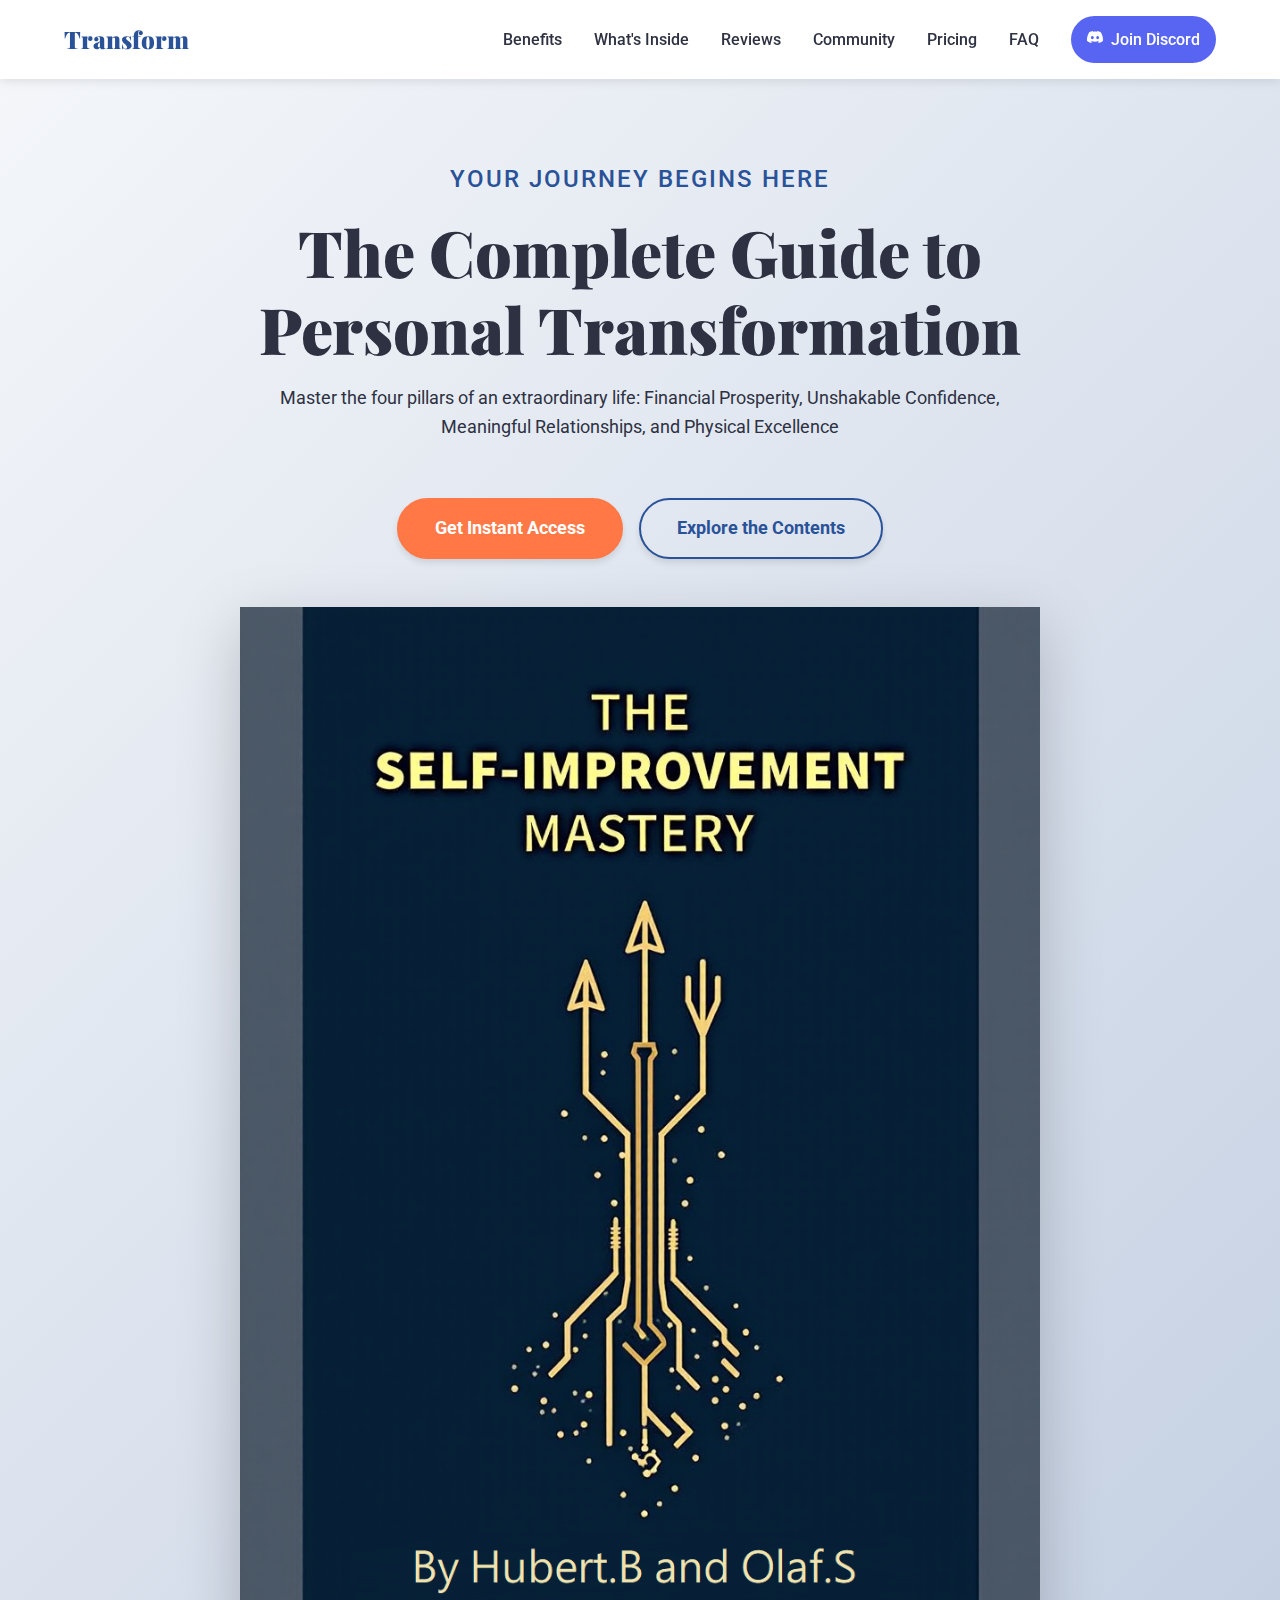
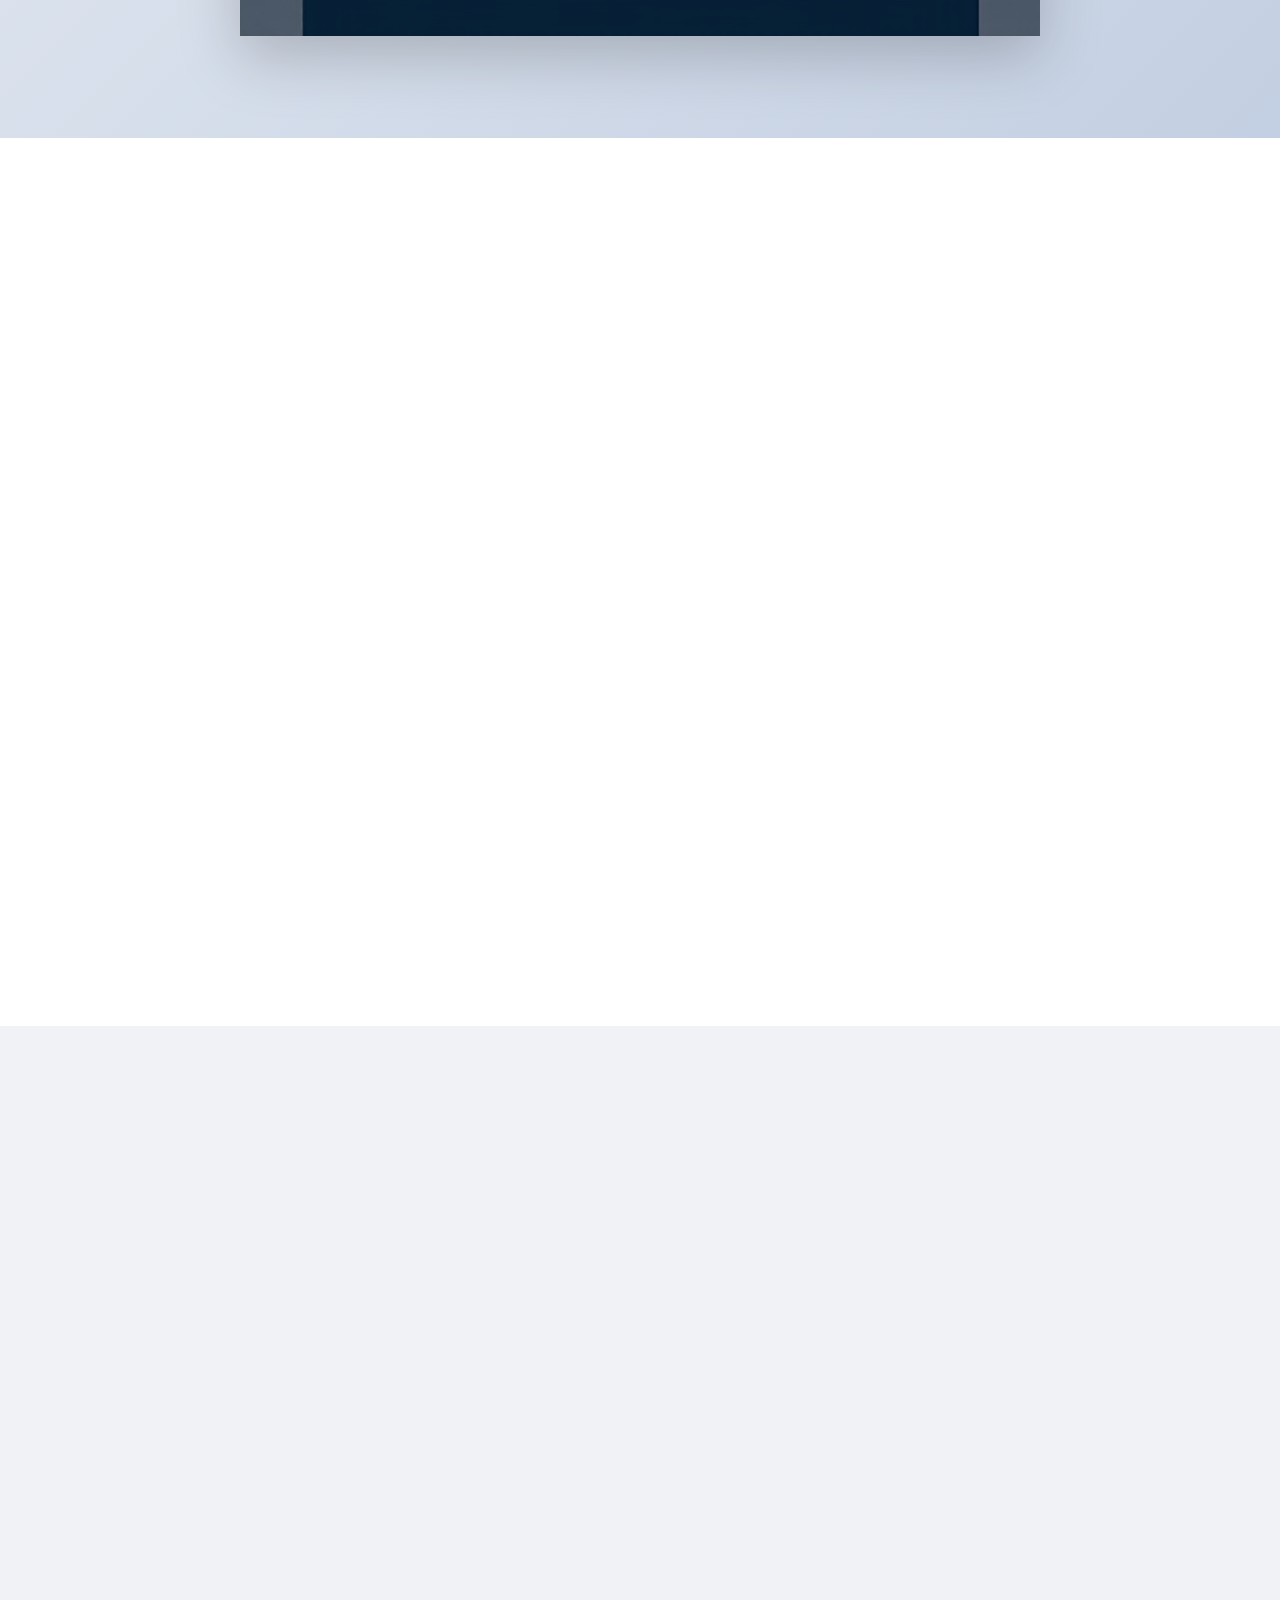
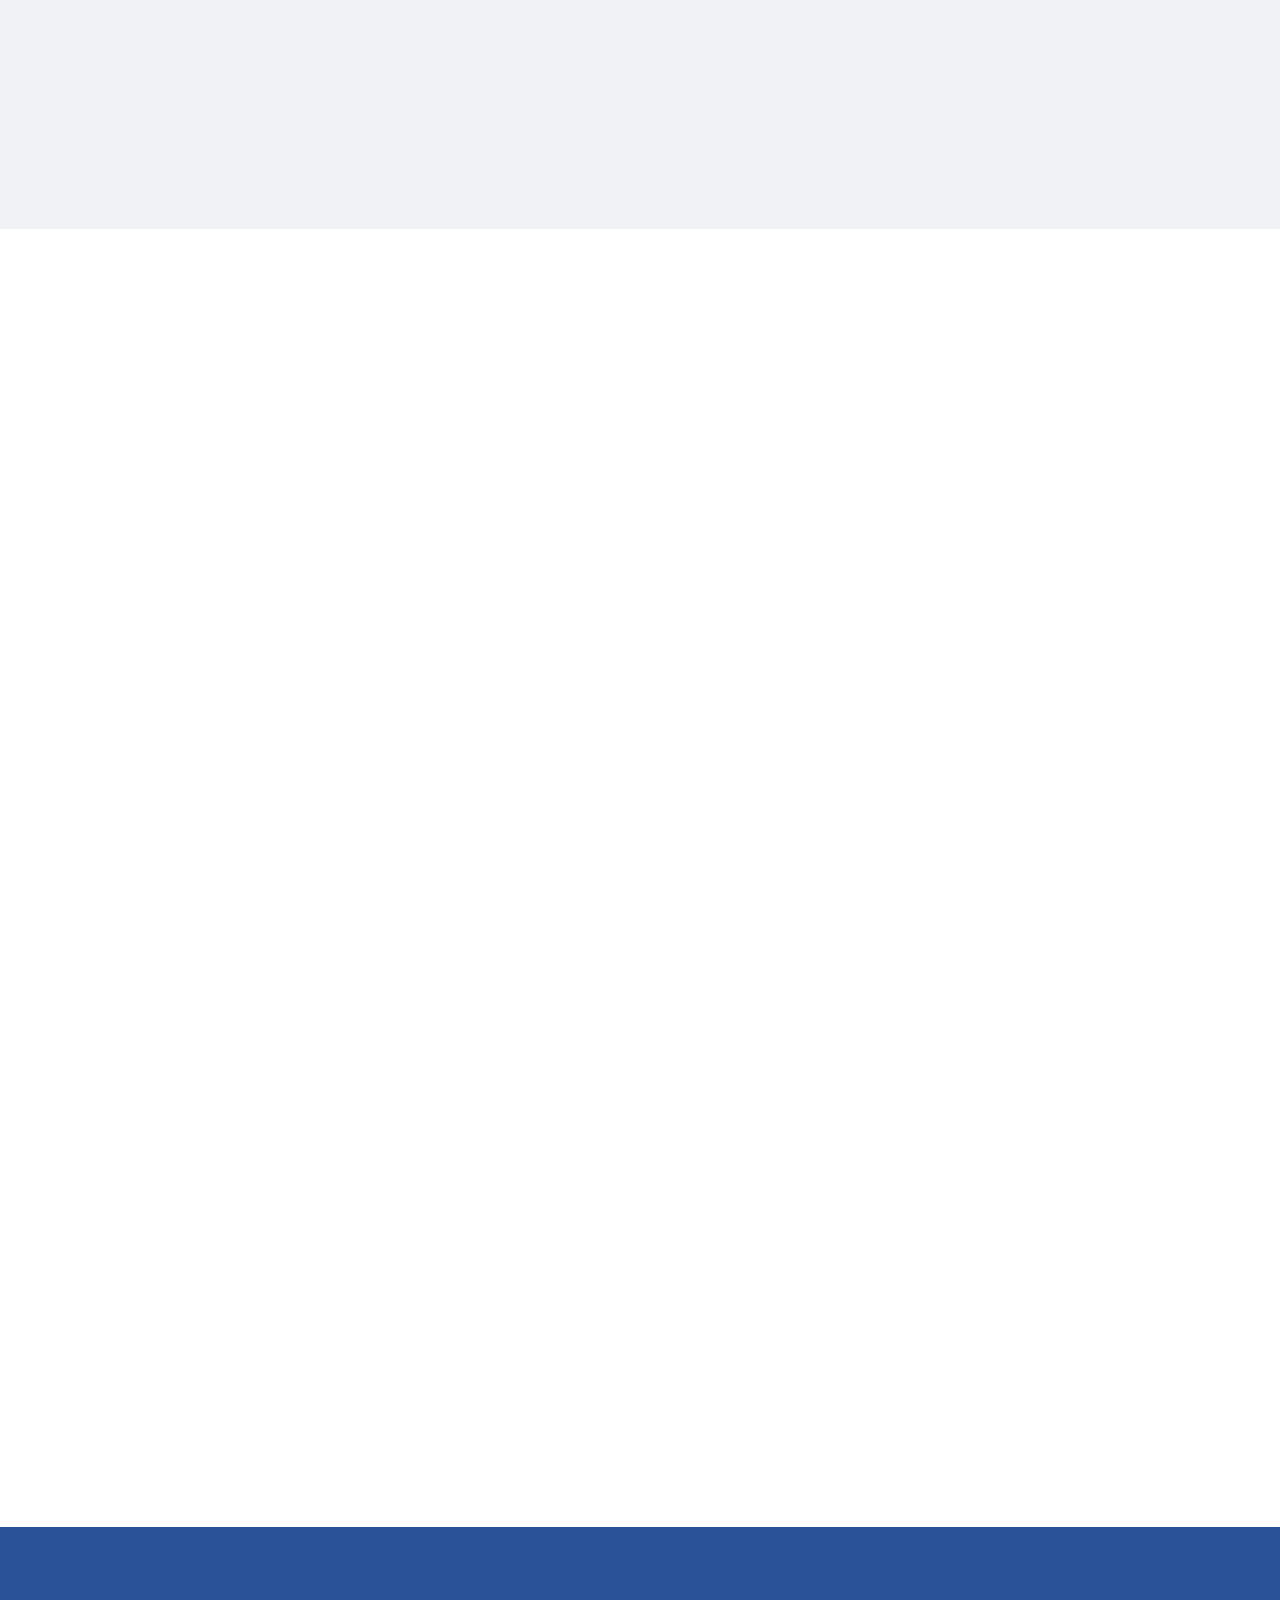
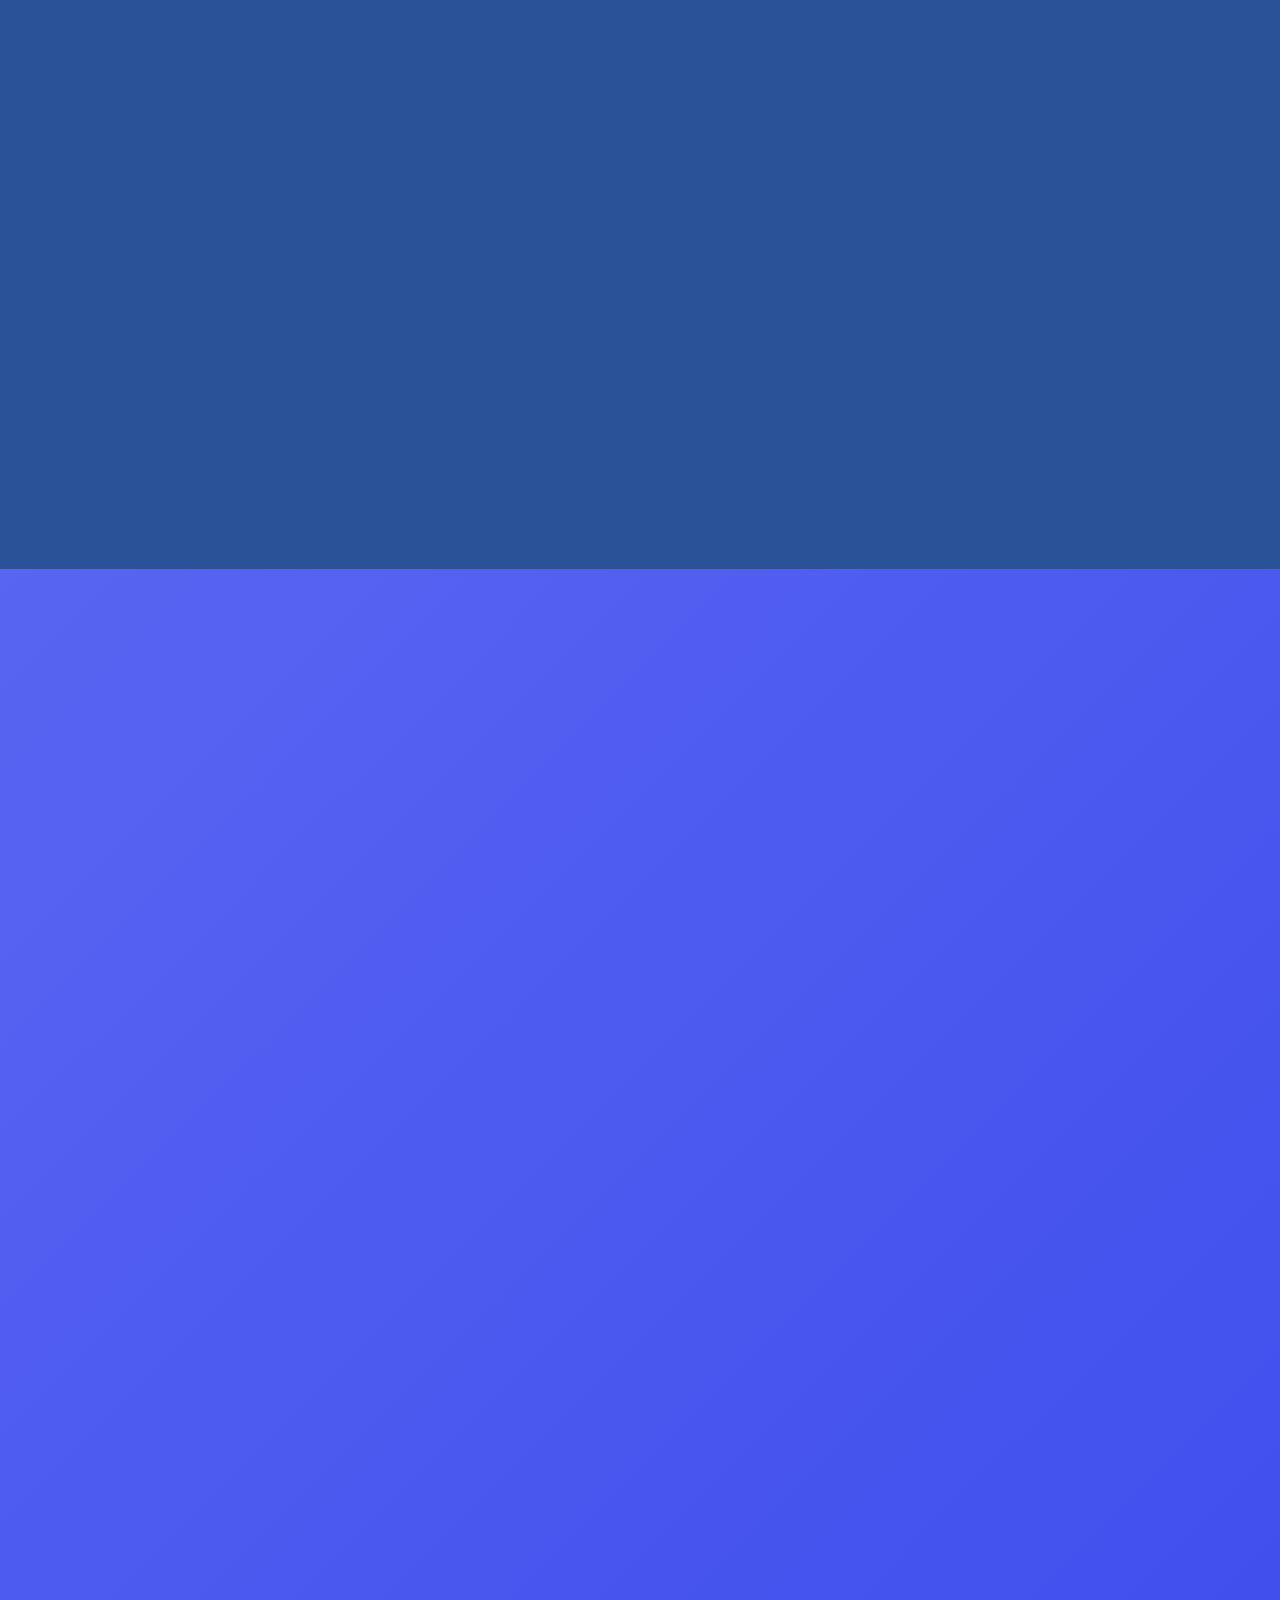
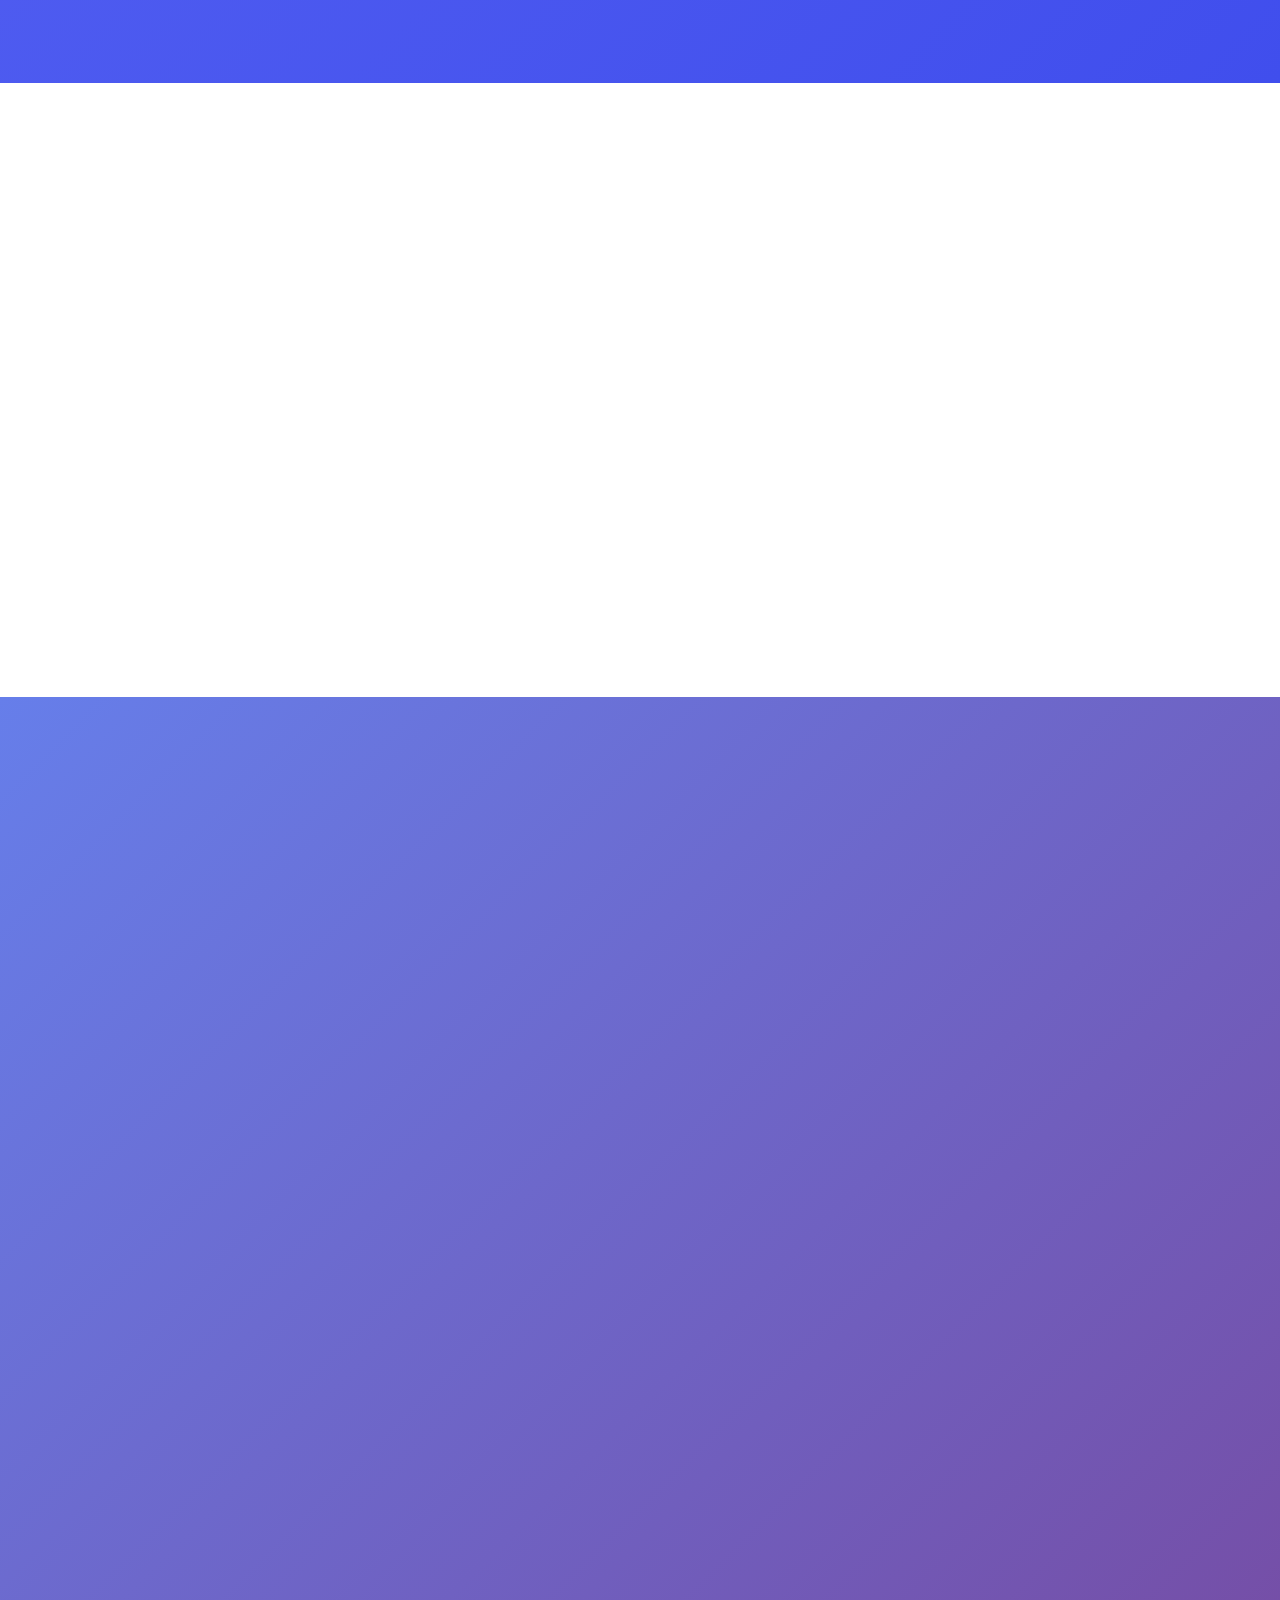
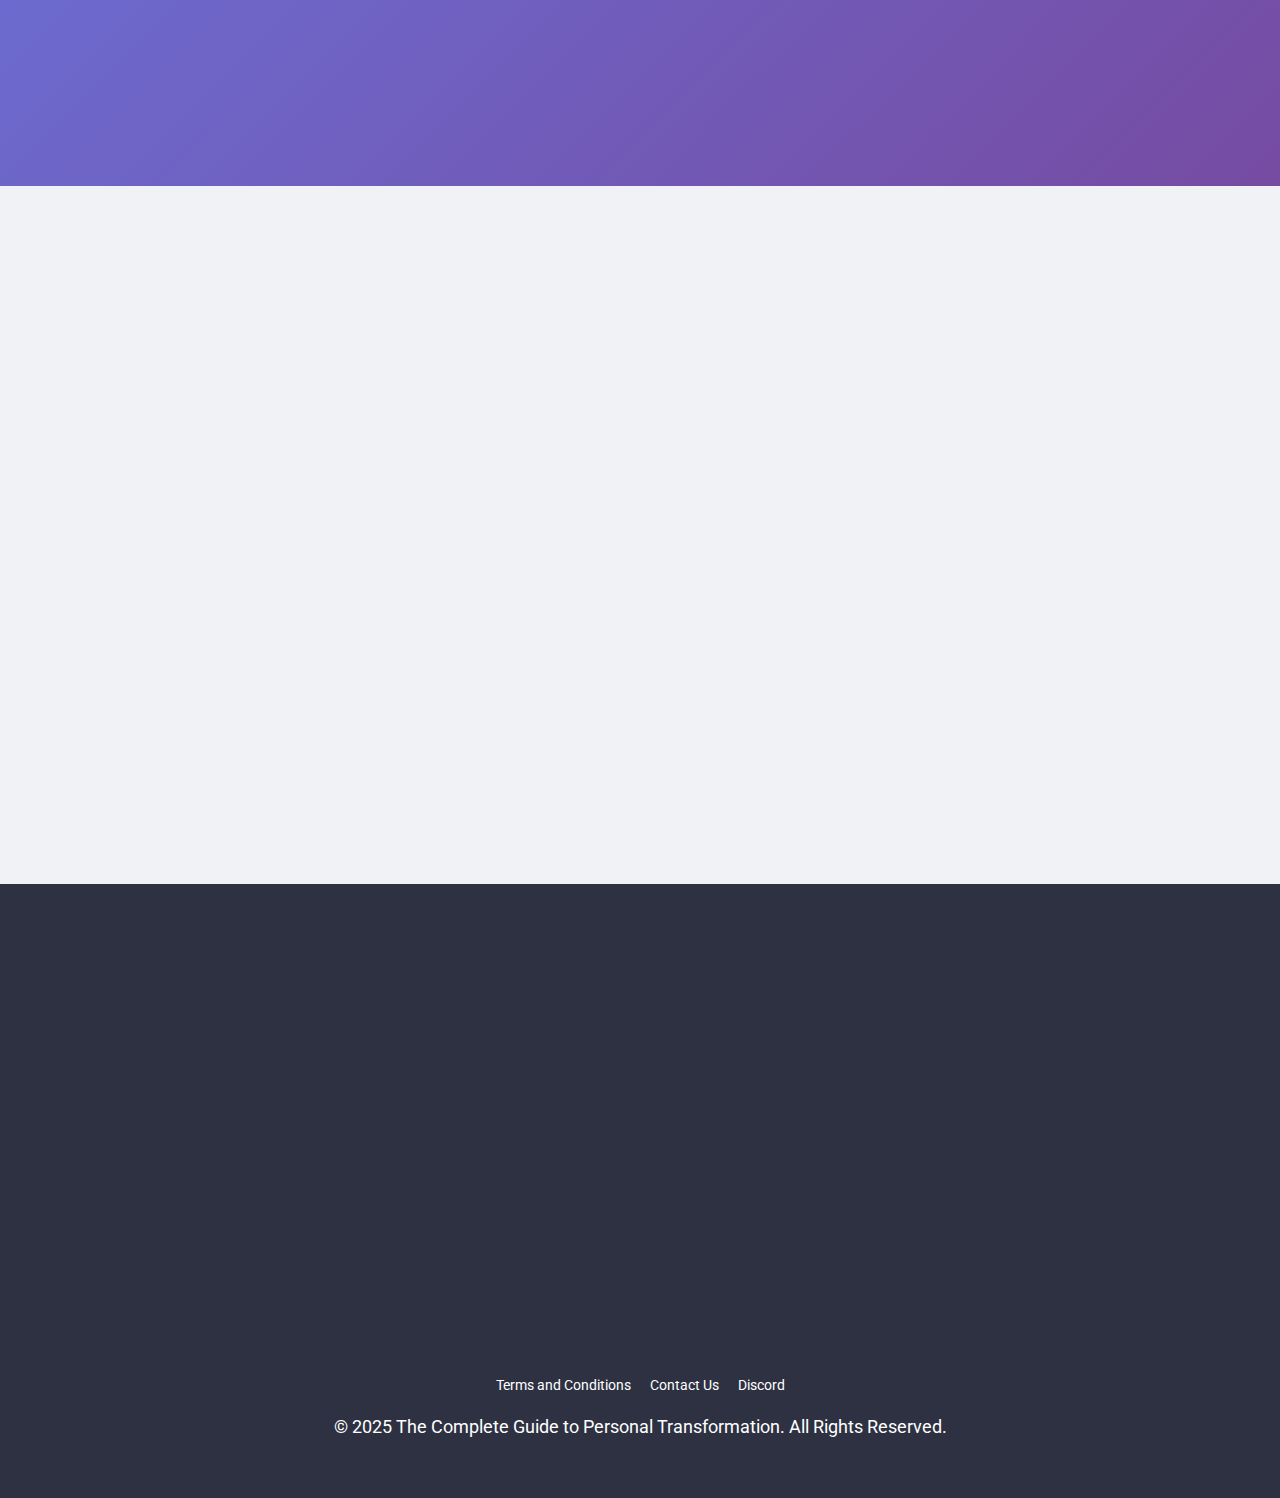
==== index.html @ 860c49ba "Update index.html" ====
<!DOCTYPE html>
<html lang="en">
<head>
    <meta charset="UTF-8">
    <meta name="viewport" content="width=device-width, initial-scale=1.0">
    <title>The Complete Guide to Personal Transformation | Transform Your Life</title>
    <link rel="preconnect" href="https://fonts.googleapis.com">
    <link rel="preconnect" href="https://fonts.gstatic.com" crossorigin>
    <link href="https://fonts.googleapis.com/css2?family=Playfair+Display:wght@400;700;900&family=Roboto:wght@300;400;500;700&display=swap" rel="stylesheet">
    <link rel="stylesheet" href="styles.css">
</head>
<body>
    <header id="header">
        <div class="container header-container">
            <a href="#" class="logo">Transform</a>
            <nav>
                <button class="mobile-menu-btn" id="mobileMenuBtn">☰</button>
                <div class="nav-links" id="navLinks">
                    <a href="#benefits">Benefits</a>
                    <a href="#content">What's Inside</a>
                    <a href="#testimonials">Reviews</a>
                    <a href="#community">Community</a>
                    <a href="#pricing">Pricing</a>
                    <a href="#faq">FAQ</a>
                    <a href="https://discord.gg/UMexEde5" target="_blank" class="discord-nav-btn">
                        <span class="discord-icon">
                            <svg width="16" height="16" viewBox="0 0 71 55" fill="none" xmlns="http://www.w3.org/2000/svg">
                                <path d="M60.1045 4.8978C55.5792 2.8214 50.7265 1.2916 45.6527 0.41542C45.5603 0.39851 45.468 0.440769 45.4204 0.525289C44.7963 1.6353 44.105 3.0834 43.6209 4.2216C38.1637 3.4046 32.7345 3.4046 27.3892 4.2216C26.905 3.0581 26.1886 1.6353 25.5617 0.525289C25.5141 0.443589 25.4218 0.40133 25.3294 0.41542C20.2584 1.2888 15.4057 2.8186 10.8776 4.8978C10.8384 4.9147 10.8048 4.9429 10.7825 4.9795C1.57795 18.7309 -0.943561 32.1443 0.293408 45.3914C0.299005 45.4562 0.335386 45.5182 0.385761 45.5576C6.45866 50.0174 12.3413 52.7249 18.1147 54.5195C18.2071 54.5477 18.305 54.5139 18.3638 54.4378C19.7295 52.5728 20.9469 50.6063 21.9907 48.5383C22.0523 48.4172 21.9935 48.2735 21.8676 48.2256C19.9366 47.4931 18.0979 46.6 16.3292 45.5858C16.1893 45.5041 16.1781 45.304 16.3068 45.2082C16.679 44.9293 17.0513 44.6391 17.4067 44.3461C17.471 44.2926 17.5606 44.2813 17.6362 44.3151C29.2558 49.6202 41.8354 49.6202 53.3179 44.3151C53.3935 44.2785 53.4831 44.2898 53.5502 44.3433C53.9057 44.6363 54.2779 44.9293 54.6529 45.2082C54.7816 45.304 54.7732 45.5041 54.6333 45.5858C52.8646 46.6197 51.0259 47.4931 49.0921 48.2228C48.9662 48.2707 48.9102 48.4172 48.9718 48.5383C50.038 50.6034 51.2554 52.5699 52.5959 54.435C52.6519 54.5139 52.7526 54.5477 52.845 54.5195C58.6464 52.7249 64.529 50.0174 70.6019 45.5576C70.6551 45.5182 70.6887 45.459 70.6943 45.3942C72.1747 30.0791 68.2147 16.7757 60.1968 4.9823C60.1772 4.9429 60.1437 4.9147 60.1045 4.8978ZM23.7259 37.3253C20.2276 37.3253 17.3451 34.1136 17.3451 30.1693C17.3451 26.225 20.1717 23.0133 23.7259 23.0133C27.308 23.0133 30.1626 26.2532 30.1066 30.1693C30.1066 34.1136 27.28 37.3253 23.7259 37.3253ZM47.3178 37.3253C43.8196 37.3253 40.9371 34.1136 40.9371 30.1693C40.9371 26.225 43.7636 23.0133 47.3178 23.0133C50.9 23.0133 53.7545 26.2532 53.6986 30.1693C53.6986 34.1136 50.9 37.3253 47.3178 37.3253Z" fill="currentColor"/>
                            </svg>
                        </span>
                        Join Discord
                    </a>
                </div>
            </nav>
        </div>
    </header>

    <section class="hero" id="hero">
        <div class="container hero-content">
            <p class="hero-subtitle fade-in">Your Journey Begins Here</p>
            <h1 class="fade-in">The Complete Guide to Personal Transformation</h1>
            <p class="fade-in">Master the four pillars of an extraordinary life: Financial Prosperity, Unshakable Confidence, Meaningful Relationships, and Physical Excellence</p>
            <div class="hero-cta fade-in">
                <a href="#pricing" class="btn btn-primary float">Get Instant Access</a>
                <a href="#content" class="btn btn-secondary">Explore the Contents</a>
            </div>
            <img src="image.png" alt="The Complete Guide to Personal Transformation eBook Cover" class="book-mockup fade-in">
        </div>
    </section>

    <section class="benefits" id="benefits">
        <div class="container">
            <h2 class="section-title fade-in">Transform Every Aspect of Your Life</h2>
            <p class="text-center fade-in">This comprehensive guide addresses the four core pillars of a fulfilled life, providing actionable strategies and proven techniques that work together to create lasting change.</p>
            
            <div class="benefits-grid">
                <div class="benefit-card fade-in">
                    <div class="benefit-icon">💰</div>
                    <h3 class="benefit-title">Financial Prosperity</h3>
                    <p>Develop a wealth mindset, create multiple income streams, and master intelligent investing strategies that build lasting financial freedom.</p>
                </div>
                
                <div class="benefit-card fade-in">
                    <div class="benefit-icon">🧠</div>
                    <h3 class="benefit-title">Unshakable Confidence</h3>
                    <p>Overcome limiting beliefs, transform your self-talk, and build authentic self-esteem that remains solid regardless of external circumstances.</p>
                </div>
                
                <div class="benefit-card fade-in">
                    <div class="benefit-icon">❤️</div>
                    <h3 class="benefit-title">Social Excellence</h3>
                    <p>Master genuine connection, develop magnetic presence, and build meaningful relationships that support your growth and happiness.</p>
                </div>
                
                <div class="benefit-card fade-in">
                    <div class="benefit-icon">💪</div>
                    <h3 class="benefit-title">Physical Vitality</h3>
                    <p>Create sustainable health habits, optimize your nutrition, and implement effective training principles for lasting energy and strength.</p>
                </div>
            </div>
        </div>
    </section>

    <section class="content-preview" id="content">
        <div class="container">
            <h2 class="section-title fade-in">What's Inside the Guide</h2>
            <p class="text-center fade-in">Over 200 pages of actionable content organized into four parts, each addressing a critical component of personal transformation with practical strategies and real-world examples.</p>
            
            <div class="chapters-container">
                <div class="chapter-accordion fade-in">
                    <div class="chapter-header">
                        <h3>Part I: Building Sustainable Wealth</h3>
                        <span class="chapter-indicator">▼</span>
                    </div>
                    <div class="chapter-content">
                        <p>Discover the foundations of financial success, including wealth mindset development, multiple income streams creation, intelligent investing principles, and the psychology of wealth.</p>
                        <ul>
                            <li>Chapter 1: Foundations of Financial Success</li>
                            <li>Chapter 2: Income Expansion Strategies</li>
                            <li>Chapter 3: Intelligent Investing Principles</li>
                            <li>Chapter 4: The Psychology of Wealth</li>
                        </ul>
                    </div>
                </div>
                
                <div class="chapter-accordion fade-in">
                    <div class="chapter-header">
                        <h3>Part II: Building Unshakable Self-Esteem</h3>
                        <span class="chapter-indicator">▼</span>
                    </div>
                    <div class="chapter-content">
                        <p>Learn how to develop genuine self-worth, transform negative self-talk, build confidence through action, and create healthy relationships that support your growth.</p>
                        <ul>
                            <li>Chapter 5: Understanding True Self-Worth</li>
                            <li>Chapter 6: The Self-Talk Revolution</li>
                            <li>Chapter 7: Confidence Through Action</li>
                            <li>Chapter 8: Relationships and Self-Esteem</li>
                        </ul>
                    </div>
                </div>
                
                <div class="chapter-accordion fade-in">
                    <div class="chapter-header">
                        <h3>Part III: Building Social Confidence and Attraction</h3>
                        <span class="chapter-indicator">▼</span>
                    </div>
                    <div class="chapter-content">
                        <p>Master authentic attraction, effective communication, dating dynamics, and relationship building skills that create meaningful connections in all areas of life.</p>
                        <ul>
                            <li>Chapter 9: Developing Authentic Attraction</li>
                            <li>Chapter 10: Communication and Connection</li>
                            <li>Chapter 11: Attraction and Dating Dynamics</li>
                            <li>Chapter 12: Building Healthy Relationships</li>
                        </ul>
                    </div>
                </div>
                
                <div class="chapter-accordion fade-in">
                    <div class="chapter-header">
                        <h3>Part IV: Building a Strong, Healthy Physique</h3>
                        <span class="chapter-indicator">▼</span>
                    </div>
                    <div class="chapter-content">
                        <p>Develop sustainable fitness habits, optimize your nutrition, implement effective training principles, and create lasting physical excellence regardless of your starting point.</p>
                        <ul>
                            <li>Chapter 13: Foundations of Physical Excellence</li>
                            <li>Chapter 14: Nutrition for Optimal Performance</li>
                            <li>Chapter 15: Effective Training Principles</li>
                            <li>Chapter 16: Creating Lasting Physical Habits</li>
                        </ul>
                    </div>
                </div>
            </div>
        </div>
    </section>
    <!-- E-book Preview Section -->
<section class="ebook-preview" id="preview">
    <div class="container">
        <h2 class="section-title fade-in">Preview a Sample Page</h2>
        <p class="text-center fade-in">Get a taste of what's inside the guide with this exclusive preview from Chapter 1: Foundations of Financial Success</p>
        
        <div class="preview-container fade-in">
            <div class="preview-page">
                <div class="page-header">
                    <h3>Chapter 1: Foundations of Financial Success</h3>
                    <span class="page-number">Page 2</span>
                </div>
                
                <div class="page-content">
                    <h4>Understanding True Wealth</h4>
                    
                    <p>Wealth is far more than numbers in an account. True wealth represents freedom—the freedom to make choices based on values rather than necessity, to spend your time according to your priorities, and to create impact aligned with your purpose.</p>
                    
                    <p>Most people operate from scarcity-based financial mindsets without realizing it. These limiting beliefs often stem from childhood experiences with money and create invisible barriers to prosperity. Common limiting beliefs include:</p>
                    
                    <ul>
                        <li>"Money is the root of all evil"</li>
                        <li>"Rich people are greedy/unethical"</li>
                        <li>"I'm not good with money"</li>
                    </ul>
                    
                    <p class="highlight-box">
                        <strong>Key Insight:</strong> These beliefs create self-fulfilling prophecies through our actions. The first step toward financial transformation is conscious awareness of your money beliefs.
                    </p>
                    
                    <p>Take a moment to reflect on these questions:</p>
                    
                    <ol>
                        <li>What did your parents teach you about money, both directly and indirectly?</li>
                        <li>What's your earliest memory involving money? How did it make you feel?</li>
                        <li>Complete this sentence: "Money is..."</li>
                    </ol>
                    
                    <div class="page-fade"></div>
                </div>
                
                <div class="preview-cta">
                    <p>Want to read more? Get instant access to the complete guide now!</p>
                    <a href="#pricing" class="btn btn-primary">Get Instant Access</a>
                </div>
            </div>
        </div>
    </div>
</section>
   <div id="payment-modal" class="payment-modal">
    <div class="payment-modal-content">
        <span class="close-modal" title="Close payment form">&times;</span>
        <h2>Complete Your Purchase</h2>
        
        <div class="order-summary">
            <h3>Order Details</h3>
            <div class="order-items">
                <div class="order-item">
                    <span class="order-item-name">The Complete Guide to Personal Transformation</span>
                    <span class="order-item-price">$10.00</span>
                </div>
            </div>
            <div class="order-total">
                <span class="order-total-label">Total:</span>
                <span class="order-total-price">$10.00</span>
            </div>
        </div>
        
        <div class="secure-payment">
            <div class="secure-icon">🔒</div>
            <div class="secure-text">
                <p>Secure Checkout</p>
                <p class="secure-subtext">Your purchase is protected with secure checkout technology</p>
            </div>
        </div>
        
        <a href="https://www.paypal.com/donate/?hosted_button_id=7GVHVLH5K4MZG" class="paypal-button">Pay with PayPal</a>
        
        <div class="payment-guarantee">
            <p>By completing this purchase, you understand that:</p>
            <ul style="text-align: left; padding-left: 20px; margin-top: 10px;">
                <li>You'll receive immediate access to the digital guide</li>
                <li>All sales are final as this is a digital product</li>
                <li>You agree to our <a href="Terms_and_Conditions.html">Terms and Conditions</a></li>
            </ul>
        </div>
    </div>
</div>
    <section class="testimonials" id="testimonials">
        <div class="container">
            <h2 class="section-title fade-in">What Readers Are Saying</h2>
            
            <div class="testimonials-slider fade-in">
                <div class="testimonial-slide active">
                    <p class="testimonial-quote">"This guide has completely transformed my approach to personal development. Instead of working on isolated areas, I now understand how each aspect of my life reinforces the others. Within six months, I've seen more progress than in the previous five years."</p>
                    <p class="testimonial-author">Wiktor.B</p>
                    <p class="testimonial-role">Marketing Director</p>
                </div>
                
                <div class="testimonial-slide">
                    <p class="testimonial-quote">"The financial strategies alone are worth ten times the price. I've implemented the multiple income stream approach and have already created two new revenue sources that are gaining momentum every month."</p>
                    <p class="testimonial-author">Oliwier.P</p>
                    <p class="testimonial-role">Entrepreneur</p>
                </div>
                
                <div class="testimonial-slide">
                    <p class="testimonial-quote">"As someone who has struggled with self-confidence my entire life, the sections on building genuine self-worth have been life-changing. For the first time, I feel comfortable in my own skin and confident in my abilities."</p>
                    <p class="testimonial-author">Jerzy.K</p>
                    <p class="testimonial-role">Software Engineer</p>
                </div>
                
                <div class="testimonial-slider-nav">
                    <div class="slider-dot active" data-slide="0"></div>
                    <div class="slider-dot" data-slide="1"></div>
                    <div class="slider-dot" data-slide="2"></div>
                </div>
            </div>
        </div>
    </section>

    <!-- Community Section with Discord -->
    <section class="community" id="community">
    <div class="container">
        <h2 class="section-title fade-in">Join Our Transformation Community</h2>
        
        <div class="community-container">
            <p class="fade-in">Connect with like-minded individuals on their transformation journey. Get support, share victories, and overcome challenges together in our exclusive Discord community.</p>
            
            <div class="discord-card fade-in">
                <svg class="discord-logo" width="124" height="96" viewBox="0 0 71 55" fill="none" xmlns="http://www.w3.org/2000/svg">
                    <path d="M60.1045 4.8978C55.5792 2.8214 50.7265 1.2916 45.6527 0.41542C45.5603 0.39851 45.468 0.440769 45.4204 0.525289C44.7963 1.6353 44.105 3.0834 43.6209 4.2216C38.1637 3.4046 32.7345 3.4046 27.3892 4.2216C26.905 3.0581 26.1886 1.6353 25.5617 0.525289C25.5141 0.443589 25.4218 0.40133 25.3294 0.41542C20.2584 1.2888 15.4057 2.8186 10.8776 4.8978C10.8384 4.9147 10.8048 4.9429 10.7825 4.9795C1.57795 18.7309 -0.943561 32.1443 0.293408 45.3914C0.299005 45.4562 0.335386 45.5182 0.385761 45.5576C6.45866 50.0174 12.3413 52.7249 18.1147 54.5195C18.2071 54.5477 18.305 54.5139 18.3638 54.4378C19.7295 52.5728 20.9469 50.6063 21.9907 48.5383C22.0523 48.4172 21.9935 48.2735 21.8676 48.2256C19.9366 47.4931 18.0979 46.6 16.3292 45.5858C16.1893 45.5041 16.1781 45.304 16.3068 45.2082C16.679 44.9293 17.0513 44.6391 17.4067 44.3461C17.471 44.2926 17.5606 44.2813 17.6362 44.3151C29.2558 49.6202 41.8354 49.6202 53.3179 44.3151C53.3935 44.2785 53.4831 44.2898 53.5502 44.3433C53.9057 44.6363 54.2779 44.9293 54.6529 45.2082C54.7816 45.304 54.7732 45.5041 54.6333 45.5858C52.8646 46.6197 51.0259 47.4931 49.0921 48.2228C48.9662 48.2707 48.9102 48.4172 48.9718 48.5383C50.038 50.6034 51.2554 52.5699 52.5959 54.435C52.6519 54.5139 52.7526 54.5477 52.845 54.5195C58.6464 52.7249 64.529 50.0174 70.6019 45.5576C70.6551 45.5182 70.6887 45.459 70.6943 45.3942C72.1747 30.0791 68.2147 16.7757 60.1968 4.9823C60.1772 4.9429 60.1437 4.9147 60.1045 4.8978ZM23.7259 37.3253C20.2276 37.3253 17.3451 34.1136 17.3451 30.1693C17.3451 26.225 20.1717 23.0133 23.7259 23.0133C27.308 23.0133 30.1626 26.2532 30.1066 30.1693C30.1066 34.1136 27.28 37.3253 23.7259 37.3253ZM47.3178 37.3253C43.8196 37.3253 40.9371 34.1136 40.9371 30.1693C40.9371 26.225 43.7636 23.0133 47.3178 23.0133C50.9 23.0133 53.7545 26.2532 53.6986 30.1693C53.6986 34.1136 50.9 37.3253 47.3178 37.3253Z" fill="white"/>
                </svg>
                
                <h3>The Transformation Hub</h3>
                <p>Our private Discord server exclusively for guide owners.</p>
                
                <div class="discord-features">
        
                    
                    <div class="discord-feature">
                        <div class="discord-feature-icon">👥</div>
                        <div>
                            <h4>Peer Support</h4>
                            <p>Connect with others on the same journey for motivation and encouragement.</p>
                        </div>
                    </div>
                    
                 
                    
                    <div class="discord-feature">
                        <div class="discord-feature-icon">🔐</div>
                        <div>
                            <h4>Exclusive Content</h4>
                            <p>Get access to bonus resources, live Q&As, and community events.</p>
                        </div>
                    </div>
                </div>
                
                <div class="discord-cta">
                    <a href="https://discord.gg/UMexEde5" target="_blank" class="btn-discord">
                        <svg width="24" height="24" viewBox="0 0 71 55" fill="none" xmlns="http://www.w3.org/2000/svg" style="margin-right: 10px;">
                            <path d="M60.1045 4.8978C55.5792 2.8214 50.7265 1.2916 45.6527 0.41542C45.5603 0.39851 45.468 0.440769 45.4204 0.525289C44.7963 1.6353 44.105 3.0834 43.6209 4.2216C38.1637 3.4046 32.7345 3.4046 27.3892 4.2216C26.905 3.0581 26.1886 1.6353 25.5617 0.525289C25.5141 0.443589 25.4218 0.40133 25.3294 0.41542C20.2584 1.2888 15.4057 2.8186 10.8776 4.8978C10.8384 4.9147 10.8048 4.9429 10.7825 4.9795C1.57795 18.7309 -0.943561 32.1443 0.293408 45.3914C0.299005 45.4562 0.335386 45.5182 0.385761 45.5576C6.45866 50.0174 12.3413 52.7249 18.1147 54.5195C18.2071 54.5477 18.305 54.5139 18.3638 54.4378C19.7295 52.5728 20.9469 50.6063 21.9907 48.5383C22.0523 48.4172 21.9935 48.2735 21.8676 48.2256C19.9366 47.4931 18.0979 46.6 16.3292 45.5858C16.1893 45.5041 16.1781 45.304 16.3068 45.2082C16.679 44.9293 17.0513 44.6391 17.4067 44.3461C17.471 44.2926 17.5606 44.2813 17.6362 44.3151C29.2558 49.6202 41.8354 49.6202 53.3179 44.3151C53.3935 44.2785 53.4831 44.2898 53.5502 44.3433C53.9057 44.6363 54.2779 44.9293 54.6529 45.2082C54.7816 45.304 54.7732 45.5041 54.6333 45.5858C52.8646 46.6197 51.0259 47.4931 49.0921 48.2228C48.9662 48.2707 48.9102 48.4172 48.9718 48.5383C50.038 50.6034 51.2554 52.5699 52.5959 54.435C52.6519 54.5139 52.7526 54.5477 52.845 54.5195C58.6464 52.7249 64.529 50.0174 70.6019 45.5576C70.6551 45.5182 70.6887 45.459 70.6943 45.3942C72.1747 30.0791 68.2147 16.7757 60.1968 4.9823C60.1772 4.9429 60.1437 4.9147 60.1045 4.8978ZM23.7259 37.3253C20.2276 37.3253 17.3451 34.1136 17.3451 30.1693C17.3451 26.225 20.1717 23.0133 23.7259 23.0133C27.308 23.0133 30.1626 26.2532 30.1066 30.1693C30.1066 34.1136 27.28 37.3253 23.7259 37.3253ZM47.3178 37.3253C43.8196 37.3253 40.9371 34.1136 40.9371 30.1693C40.9371 26.225 43.7636 23.0133 47.3178 23.0133C50.9 23.0133 53.7545 26.2532 53.6986 30.1693C53.6986 34.1136 50.9 37.3253 47.3178 37.3253Z" fill="#5865F2"/>
                        </svg>
                        Join Our Discord Server
                    </a>
                </div>
            </div>
            
            <p class="fade-in">Already purchased the guide? Check your email for your exclusive Discord invitation link, or contact our support team for assistance.</p>
        </div>
    </div>
</section>

    <section class="author" id="author">
        <div class="container">
            <h2 class="section-title fade-in">About the Authors</h2>
            
            <div class="author-container">
                <div class="author-image fade-in">
                    <img src="" alt="Author Portrait">
                </div>
                
                <div class="author-bio fade-in">
                    <h3>Hubert.B & Olaf.S</h3>
                    <p>As experienced personal development coaches who have dedicated their careers to helping people reach their full potential, we have created an ebook focusing on a combination of practical success psychology, habit building and goal achievement strategies that have proven successful in their work with hundreds of clients around the world. This ebook focuses on changing your mindset, building success habits, and practical methods for achieving financial goals. It will inspire you with stories of people who have succeeded and provide tools to improve your quality of life.
                        
                    </p>
                </div>
            </div>
        </div>
    </section>

    <section class="pricing" id="pricing">
    <div class="container">
        <h2 class="section-title fade-in">Invest in Your Transformation Today</h2>
        
        <div class="pricing-container fade-in">
            <p>For less than the cost of a single coaching session, you'll receive a comprehensive system for transforming every area of your life.</p>
            
            <div class="price-tag">
                $10 <span class="regular-price">$25</span>
            </div>
            
            <div class="countdown-container">
                <div class="countdown-box">
                    <div class="countdown-number" id="countdown-days">00</div>
                    <div class="countdown-label">Days</div>
                </div>
                <div class="countdown-box">
                    <div class="countdown-number" id="countdown-hours">00</div>
                    <div class="countdown-label">Hours</div>
                </div>
                <div class="countdown-box">
                    <div class="countdown-number" id="countdown-minutes">00</div>
                    <div class="countdown-label">Minutes</div>
                </div>
                <div class="countdown-box">
                    <div class="countdown-number" id="countdown-seconds">00</div>
                    <div class="countdown-label">Seconds</div>
                </div>
            </div>
            
            <p>Until the special launch price expires</p>
            
            <a href="#" class="btn btn-primary float">Get Instant Access Now</a>
            
            <div class="guarantee">
                <p>What you'll receive with your purchase:</p>
                <ul style="text-align: left; list-style-type: none; margin: 1rem 0;">
                    <li style="margin-bottom: 0.5rem; display: flex; align-items: center;">
                        <span style="margin-right: 0.5rem;">✅</span> The Complete Transformation Guide (PDF)
                    </li>
                    <li style="margin-bottom: 0.5rem; display: flex; align-items: center;">
                        <span style="margin-right: 0.5rem;">✅</span> Exclusive Discord Community Access
                    </li>
                </ul>
            </div>
        </div>
    </div>
</section>

    <section class="faq" id="faq">
    <div class="container">
        <h2 class="section-title fade-in">Frequently Asked Questions</h2>
        
        <div class="faq-container">
            <div class="faq-item fade-in">
                <div class="faq-question">
                    <h3>Is this guide suitable for beginners?</h3>
                    <span class="faq-indicator">▼</span>
                </div>
                <div class="faq-answer">
                    <p>Absolutely! The guide is designed to be accessible for anyone at any stage of their personal development journey. Each concept is explained clearly with step-by-step implementation strategies, making it perfect for beginners while still providing valuable insights for those with more experience.</p>
                </div>
            </div>
            
            <div class="faq-item fade-in">
                <div class="faq-question">
                    <h3>What format does the guide come in?</h3>
                    <span class="faq-indicator">▼</span>
                </div>
                <div class="faq-answer">
                    <p>The guide is delivered as a digital PDF file that you can read on any device including computers, tablets, and smartphones. You'll receive instant access after your purchase, so you can begin your transformation journey immediately. The PDF is both searchable and printable if you prefer a physical copy.</p>
                </div>
            </div>
            
            <div class="faq-item fade-in">
                <div class="faq-question">
                    <h3>How is this different from other self-development books?</h3>
                    <span class="faq-indicator">▼</span>
                </div>
                <div class="faq-answer">
                    <p>Unlike most personal development resources that focus on only one area (like finances OR relationships OR health), this guide takes an integrated approach that addresses all four core pillars of a fulfilled life. It provides not just inspiration but specific, actionable strategies with real-world examples. Each section includes practical exercises and clear action steps you can implement immediately.</p>
                </div>
            </div>
            
            <div class="faq-item fade-in">
                <div class="faq-question">
                    <h3>How long will it take to see results?</h3>
                    <span class="faq-indicator">▼</span>
                </div>
                <div class="faq-answer">
                    <p>Many readers report experiencing initial benefits within the first few weeks of implementing the strategies. However, true transformation is a journey rather than an overnight process. The guide is designed to create sustainable, lasting change through consistent small improvements that compound over time. Most readers see significant transformations across multiple life areas within 3-6 months of consistent application.</p>
                </div>
            </div>
            
          
        </div>
    </div>
</section>

    <section class="cta">
        <div class="container cta-container">
            <h2 class="fade-in">Ready to Transform Your Life?</h2>
            <p class="fade-in">Today is the perfect day to begin your journey toward a more prosperous, confident, connected, and vital life. Join thousands of others in our community who are already experiencing the benefits of this comprehensive guide.</p>
            <div class="cta-buttons fade-in">
                <a href="#" class="btn btn-primary float">Get Instant Access Now</a>
                <a href="https://discord.gg/UMexEde5" target="_blank" class="btn btn-secondary">Preview Our Discord</a>
            </div>
        </div>
    </section>

    <footer>
        <div class="container">
            <div class="footer-links">
                <a href="Terms_and_Conditions.html">Terms and Conditions</a>
                <a href="mailto:transformnowus@gmail.com">Contact Us</a>
                <a href="https://discord.gg/UMexEde5" target="_blank">Discord</a>
            </div>
            <p>&copy; 2025 The Complete Guide to Personal Transformation. All Rights Reserved.</p>
        </div>
    </footer>
    <script src="scripts.js"></script>
 
</body>
</html>
---- styles.css ----
:root {
            --primary: #2a5298;
            --primary-dark: #1a3f7e;
            --secondary: #ff7846;
            --secondary-dark: #e05e2f;
            --accent: #ffd166;
            --dark: #2d3142;
            --light: #f0f2f5;
            --white: #ffffff;
            --discord: #5865F2;
            --discord-dark: #4752c4;
            --section-padding: clamp(3rem, 8vw, 8rem);
        }
        
        * {
            margin: 0;
            padding: 0;
            box-sizing: border-box;
        }
        
        body {
            font-family: 'Roboto', sans-serif;
            line-height: 1.6;
            color: var(--dark);
            background-color: var(--light);
            overflow-x: hidden;
        }
        
        h1, h2, h3, h4, h5 {
            font-family: 'Playfair Display', serif;
            line-height: 1.2;
            margin-bottom: 1rem;
            color: var(--dark);
        }
        
        h1 {
            font-size: clamp(2.5rem, 5vw, 4rem);
            font-weight: 900;
        }
        
        h2 {
            font-size: clamp(2rem, 4vw, 3rem);
            font-weight: 700;
        }
        
        h3 {
            font-size: clamp(1.5rem, 3vw, 2.5rem);
        }
        
        p {
            margin-bottom: 1.5rem;
            font-size: clamp(1rem, 1.5vw, 1.125rem);
        }
        
        .container {
            width: 90%;
            max-width: 1200px;
            margin: 0 auto;
        }
        
        .btn {
            display: inline-block;
            padding: 0.8em 2em;
            text-decoration: none;
            font-weight: 700;
            border-radius: 50px;
            text-align: center;
            transition: all 0.3s ease;
            font-size: clamp(1rem, 1.5vw, 1.125rem);
            cursor: pointer;
            box-shadow: 0 4px 6px rgba(0,0,0,0.1);
        }
        
        .btn-primary {
            background-color: var(--secondary);
            color: var(--white);
            border: 2px solid var(--secondary);
        }
        
        .btn-primary:hover {
            background-color: var(--secondary-dark);
            border-color: var(--secondary-dark);
            transform: translateY(-3px);
            box-shadow: 0 6px 12px rgba(0,0,0,0.15);
        }
        
        .btn-secondary {
            background-color: transparent;
            color: var(--primary);
            border: 2px solid var(--primary);
        }
        
        .btn-secondary:hover {
            background-color: var(--primary);
            color: var(--white);
            transform: translateY(-3px);
            box-shadow: 0 6px 12px rgba(0,0,0,0.15);
        }
        
        .text-center {
            text-align: center;
        }
        
        /* Header */
        header {
            background-color: var(--white);
            padding: 1rem 0;
            position: fixed;
            width: 100%;
            top: 0;
            z-index: 1000;
            box-shadow: 0 2px 10px rgba(0,0,0,0.1);
            transition: all 0.3s ease;
        }
        
        header.scrolled {
            padding: 0.5rem 0;
        }
        
        .header-container {
            display: flex;
            justify-content: space-between;
            align-items: center;
        }
        
        .logo {
            font-family: 'Playfair Display', serif;
            font-weight: 900;
            font-size: 1.5rem;
            color: var(--primary);
            text-decoration: none;
        }
        
        .nav-links {
            display: flex;
            gap: 2rem;
            align-items: center;
        }
        
        .nav-links a {
            text-decoration: none;
            color: var(--dark);
            font-weight: 500;
            transition: color 0.3s ease;
        }
        
        .nav-links a:hover {
            color: var(--primary);
        }
        
        .discord-nav-btn {
            display: flex;
            align-items: center;
            background-color: var(--discord);
            color: white !important;
            padding: 0.5rem 1rem;
            border-radius: 50px;
            font-weight: 500;
            transition: all 0.3s ease;
        }
        
        .discord-nav-btn:hover {
            background-color: var(--discord-dark);
            transform: translateY(-2px);
        }
        
        .discord-icon {
            margin-right: 0.5rem;
            font-size: 1.2rem;
        }
        
        .mobile-menu-btn {
            display: none;
            background: transparent;
            border: none;
            cursor: pointer;
            font-size: 1.5rem;
            color: var(--dark);
        }
        
        /* Hero Section */
        .hero {
            padding-top: 10rem;
            padding-bottom: var(--section-padding);
            background: linear-gradient(135deg, #f5f7fa 0%, #c3cfe2 100%);
            position: relative;
            overflow: hidden;
        }
        
        .hero::before {
            content: '';
            position: absolute;
            width: 100%;
            height: 100%;
            top: 0;
            left: 0;
            background-image: url('/api/placeholder/1200/800');
            background-size: cover;
            background-position: center;
            opacity: 0.2;
            z-index: 0;
        }
        
        .hero-content {
            position: relative;
            z-index: 1;
            display: flex;
            flex-direction: column;
            align-items: center;
            text-align: center;
            max-width: 800px;
            margin: 0 auto;
        }
        
        .hero-subtitle {
            font-size: clamp(1.2rem, 2vw, 1.5rem);
            color: var(--primary);
            font-weight: 500;
            margin-bottom: 1rem;
            text-transform: uppercase;
            letter-spacing: 2px;
        }
        
        .hero-cta {
            margin-top: 2rem;
            display: flex;
            gap: 1rem;
            flex-wrap: wrap;
            justify-content: center;
        }
        
        .book-mockup {
            margin-top: 3rem;
            max-width: 100%;
            height: auto;
            filter: drop-shadow(0 20px 30px rgba(0,0,0,0.2));
            transform: perspective(1000px) rotateY(10deg);
            transition: transform 0.5s ease;
        }
        
        .book-mockup:hover {
            transform: perspective(1000px) rotateY(0deg);
        }
        
        /* Benefits Section */
        .benefits {
            padding: var(--section-padding) 0;
            background-color: var(--white);
        }
        
        .section-title {
            position: relative;
            margin-bottom: 3rem;
            padding-bottom: 1rem;
            text-align: center;
        }
        
        .section-title::after {
            content: '';
            position: absolute;
            bottom: 0;
            left: 50%;
            transform: translateX(-50%);
            width: 80px;
            height: 3px;
            background-color: var(--secondary);
        }
        
        .benefits-grid {
            display: grid;
            grid-template-columns: repeat(auto-fit, minmax(250px, 1fr));
            gap: 2rem;
            margin-top: 3rem;
        }
        
        .benefit-card {
            background-color: var(--light);
            padding: 2rem;
            border-radius: 10px;
            box-shadow: 0 5px 15px rgba(0,0,0,0.05);
            transition: transform 0.3s ease, box-shadow 0.3s ease;
            text-align: center;
        }
        
        .benefit-card:hover {
            transform: translateY(-10px);
            box-shadow: 0 15px 30px rgba(0,0,0,0.1);
        }
        
        .benefit-icon {
            font-size: 3rem;
            color: var(--primary);
            margin-bottom: 1rem;
        }
        
        .benefit-title {
            font-size: 1.5rem;
            margin-bottom: 1rem;
            color: var(--dark);
        }
        
        /* Content Preview Section */
        .content-preview {
            padding: var(--section-padding) 0;
            background-color: var(--light);
        }
        
        .chapters-container {
            margin-top: 3rem;
        }
        
        .chapter-accordion {
            margin-bottom: 1rem;
            border-radius: 8px;
            overflow: hidden;
            box-shadow: 0 4px 6px rgba(0,0,0,0.05);
        }
        
        .chapter-header {
            padding: 1.2rem;
            background-color: var(--white);
            cursor: pointer;
            display: flex;
            justify-content: space-between;
            align-items: center;
            transition: background-color 0.3s ease;
        }
        
        .chapter-header:hover {
            background-color: rgba(42, 82, 152, 0.05);
        }
        
        .chapter-header h3 {
            margin: 0;
            font-size: 1.2rem;
        }
        
        .chapter-indicator {
            color: var(--primary);
            font-size: 1.5rem;
            transition: transform 0.3s ease;
        }
        
        .chapter-accordion.active .chapter-indicator {
            transform: rotate(180deg);
        }
        
        .chapter-content {
            background-color: var(--white);
            padding: 0;
            max-height: 0;
            overflow: hidden;
            transition: max-height 0.5s ease, padding 0.3s ease;
        }
        
        .chapter-accordion.active .chapter-content {
            padding: 1.2rem;
            max-height: 500px;
        }
        
        /* Testimonials Section */
        .testimonials {
            padding: var(--section-padding) 0;
            background-color: var(--primary);
            color: var(--white);
        }
        
        .testimonials .section-title {
            color: var(--white);
        }
        
        .testimonials .section-title::after {
            background-color: var(--accent);
        }
        
        .testimonials-slider {
            margin-top: 3rem;
            position: relative;
            padding: 0 2rem;
        }
        
        .testimonial-slide {
            background-color: rgba(255, 255, 255, 0.1);
            padding: 2rem;
            border-radius: 10px;
            text-align: center;
            margin: 0 1rem;
            opacity: 0;
            position: absolute;
            top: 0;
            left: 0;
            width: 100%;
            transition: opacity 0.5s ease;
        }
        
        .testimonial-slide.active {
            opacity: 1;
            position: relative;
        }
        
        .testimonial-quote {
            font-style: italic;
            font-size: 1.2rem;
            margin-bottom: 1.5rem;
        }
        
        .testimonial-author {
            font-weight: 700;
        }
        
        .testimonial-role {
            font-size: 0.9rem;
            opacity: 0.8;
        }
        
        .slider-nav {
            display: flex;
            justify-content: center;
            margin-top: 2rem;
            gap: 0.5rem;
        }
        
        .slider-dot {
            width: 12px;
            height: 12px;
            border-radius: 50%;
            background-color: rgba(255, 255, 255, 0.3);
            cursor: pointer;
            transition: background-color 0.3s ease;
        }
        
        .slider-dot.active {
            background-color: var(--accent);
        }
        
        /* Community Section */
        .community {
            padding: var(--section-padding) 0;
            background: linear-gradient(135deg, #5865F2 0%, #404EED 100%);
            color: var(--white);
            text-align: center;
        }
        
        .community .section-title {
            color: var(--white);
        }
        
        .community .section-title::after {
            background-color: var(--accent);
        }
        
        .community-container {
            max-width: 800px;
            margin: 0 auto;
        }
        
        .discord-card {
            background-color: rgba(255, 255, 255, 0.1);
            border-radius: 16px;
            padding: 2rem;
            margin: 2rem 0;
            display: flex;
            flex-direction: column;
            align-items: center;
            backdrop-filter: blur(5px);
            box-shadow: 0 8px 32px rgba(0, 0, 0, 0.1);
            border: 1px solid rgba(255, 255, 255, 0.2);
        }
        
        .discord-logo {
            width: 80px;
            height: 80px;
            margin-bottom: 1.5rem;
        }
        
        .discord-features {
            display: grid;
            grid-template-columns: repeat(auto-fit, minmax(200px, 1fr));
            gap: 1.5rem;
            margin: 2rem 0;
            text-align: left;
        }
        
        .discord-feature {
            display: flex;
            align-items: flex-start;
        }
        
        .discord-feature-icon {
            margin-right: 1rem;
            font-size: 1.5rem;
            color: var(--accent);
        }
        
        .discord-cta {
            margin-top: 2rem;
        }
        
        .btn-discord {
            background-color: white;
            color: var(--discord);
            font-weight: 700;
            display: inline-flex;
            align-items: center;
            padding: 1rem 2rem;
            border-radius: 50px;
            text-decoration: none;
            transition: all 0.3s ease;
            box-shadow: 0 4px 15px rgba(0, 0, 0, 0.2);
        }
        
        .btn-discord:hover {
            transform: translateY(-5px);
            box-shadow: 0 8px 25px rgba(0, 0, 0, 0.3);
        }
        
        /* Author Section */
        .author {
            padding: var(--section-padding) 0;
            background-color: var(--white);
        }
        
        .author-container {
            display: flex;
            flex-wrap: wrap;
            align-items: center;
            gap: 3rem;
        }
        
        .author-image {
            flex: 1;
            min-width: 280px;
            text-align: center;
        }
        
        .author-image img {
            width: 280px;
            height: 280px;
            border-radius: 50%;
            object-fit: cover;
            border: 5px solid var(--primary);
        }
        
        .author-bio {
            flex: 2;
            min-width: 280px;
        }
        
        /* Pricing Section */
        .pricing {
            padding: var(--section-padding) 0;
            background: linear-gradient(135deg, #667eea 0%, #764ba2 100%);
            color: var(--white);
            text-align: center;
        }
        
        .pricing .section-title {
            color: var(--white);
        }
        
        .pricing-container {
            max-width: 600px;
            margin: 0 auto;
        }
        
        .price-tag {
            font-size: clamp(3rem, 8vw, 5rem);
            font-weight: 700;
            margin: 2rem 0;
            position: relative;
            display: inline-block;
        }
        
        .regular-price {
            position: absolute;
            top: -20px;
            right: -100px;
            font-size: 1.5rem;
            text-decoration: line-through;
            opacity: 0.7;
        }
        
        .guarantee {
            margin: 2rem 0;
            padding: 1rem;
            background-color: rgba(255, 255, 255, 0.1);
            border-radius: 10px;
            display: inline-block;
        }
        
        /* FAQ Section */
        .faq {
            padding: var(--section-padding) 0;
            background-color: var(--light);
        }
        
        .faq-container {
            max-width: 800px;
            margin: 0 auto;
        }
        
        .faq-item {
            margin-bottom: 1rem;
            border-radius: 8px;
            overflow: hidden;
            box-shadow: 0 4px 6px rgba(0,0,0,0.05);
        }
        
        .faq-question {
            padding: 1.2rem;
            background-color: var(--white);
            cursor: pointer;
            display: flex;
            justify-content: space-between;
            align-items: center;
            transition: background-color 0.3s ease;
        }
        
        .faq-question:hover {
            background-color: rgba(42, 82, 152, 0.05);
        }
        
        .faq-question h3 {
            margin: 0;
            font-size: 1.2rem;
        }
        
        .faq-indicator {
            color: var(--primary);
            font-size: 1.5rem;
            transition: transform 0.3s ease;
        }
        
        .faq-item.active .faq-indicator {
            transform: rotate(180deg);
        }
        
        .faq-answer {
            background-color: var(--white);
            padding: 0;
            max-height: 0;
            overflow: hidden;
            transition: max-height 0.5s ease, padding 0.3s ease;
        }
        
        .faq-item.active .faq-answer {
            padding: 1.2rem;
            max-height: 300px;
        }
        
        /* Call to Action */
        .cta {
            padding: var(--section-padding) 0;
            background-color: var(--dark);
            color: var(--white);
            text-align: center;
        }
        
        .cta h2 {
            color: var(--white);
        }
        
        .cta-container {
            max-width: 700px;
            margin: 0 auto;
        }
        
        .cta-buttons {
            margin-top: 2rem;
            display: flex;
            justify-content: center;
            gap: 1rem;
            flex-wrap: wrap;
        }
        
        /* Footer */
        footer {
            padding: 2rem 0;
            background-color: var(--dark);
            color: var(--white);
            text-align: center;
            font-size: 0.9rem;
        }
        
        .footer-links {
            margin-bottom: 1rem;
        }
        
        .footer-links a {
            color: var(--white);
            margin: 0 0.5rem;
            text-decoration: none;
            transition: color 0.3s ease;
        }
        
        .footer-links a:hover {
            color: var(--accent);
        }
        
        /* Animations */
        .fade-in {
            opacity: 0;
            transform: translateY(20px);
            transition: opacity 0.5s ease, transform 0.5s ease;
        }
        
        .fade-in.visible {
            opacity: 1;
            transform: translateY(0);
        }
        
        /* Floating animation for CTA button */
        @keyframes float {
            0% {
                transform: translateY(0);
            }
            50% {
                transform: translateY(-10px);
            }
            100% {
                transform: translateY(0);
            }
        }
        
        .btn-primary.float {
            animation: float 3s ease infinite;
        }
        
        /* Pulse animation for price tag */
        @keyframes pulse {
            0% {
                transform: scale(1);
            }
            50% {
                transform: scale(1.05);
            }
            100% {
                transform: scale(1);
            }
        }
        
        .price-tag {
            animation: pulse 2s ease infinite;
        }
        
        /* Countdown timer styling */
        .countdown-container {
            margin: 2rem 0;
            display: flex;
            justify-content: center;
            gap: 1rem;
        }
        
        .countdown-box {
            background-color: rgba(255, 255, 255, 0.2);
            padding: 1rem;
            border-radius: 8px;
            min-width: 80px;
            text-align: center;
        }
        
        .countdown-number {
            font-size: 2rem;
            font-weight: 700;
            line-height: 1;
        }
        
        .countdown-label {
            font-size: 0.9rem;
            opacity: 0.8;
        }
        
        /* Responsive Styles */
        @media (max-width: 768px) {
            .hero-cta {
                flex-direction: column;
                align-items: center;
            }
            
            .btn {
                width: 100%;
                max-width: 300px;
            }
            
            .nav-links {
                display: none;
                position: fixed;
                top: 70px;
                left: 0;
                width: 100%;
                background-color: var(--white);
                flex-direction: column;
                padding: 1rem 0;
                text-align: center;
                box-shadow: 0 10px 10px rgba(0,0,0,0.1);
                z-index: 999;
            }
            
            .nav-links.active {
                display: flex;
            }
            
            .mobile-menu-btn {
                display: block;
            }
            
            .author-container {
                justify-content: center;
                text-align: center;
            }
            
            .countdown-container {
                flex-wrap: wrap;
            }
            
            .discord-features {
                grid-template-columns: 1fr;
            }
            
            .discord-card {
                padding: 1.5rem;
            }
        }
        .payment-modal {
        display: none; /* Hidden by default */
        position: fixed;
        z-index: 9999;
        left: 0;
        top: 0;
        width: 100%;
        height: 100%;
        overflow: auto;
        background-color: rgba(0, 0, 0, 0.5);
        animation: fadeIn 0.3s ease;
    }
    
    @keyframes fadeIn {
        from { opacity: 0; }
        to { opacity: 1; }
    }
    
    .payment-modal-content {
        background-color: var(--white);
        margin: 5% auto;
        max-width: 650px;
        width: 90%;
        border-radius: 12px;
        box-shadow: 0 10px 40px rgba(0, 0, 0, 0.2);
        position: relative;
        padding: 2rem;
        animation: slideIn 0.3s ease;
    }
    
    @keyframes slideIn {
        from { transform: translateY(-50px); opacity: 0; }
        to { transform: translateY(0); opacity: 1; }
    }
    
    .close-modal {
        position: absolute;
        top: 1rem;
        right: 1.5rem;
        color: #aaa;
        font-size: 2rem;
        font-weight: bold;
        cursor: pointer;
        transition: color 0.3s ease;
        width: 30px;
        height: 30px;
        line-height: 30px;
        text-align: center;
        border-radius: 50%;
        background-color: rgba(0,0,0,0.05);
    }
    
    .close-modal:hover {
        color: var(--dark);
        background-color: rgba(0,0,0,0.1);
    }
    
    .payment-modal-content h2 {
        margin-top: 0;
        text-align: center;
        margin-bottom: 1.5rem;
        color: var(--primary);
    }
    
    /* Payment Styles */
    .payment-container {
        width: 100%;
    }
    
    .payment-form {
        display: flex;
        flex-direction: column;
        gap: 1.5rem;
    }
    
    .form-group {
        display: flex;
        flex-direction: column;
        gap: 0.5rem;
    }
    
    .form-row {
        display: flex;
        gap: 1rem;
    }
    
    .form-group.half {
        width: 50%;
    }
    
    label {
        font-weight: 500;
        color: var(--dark);
    }
    
    .required {
        color: #e74c3c;
    }
    
    input[type="text"],
    input[type="email"] {
        padding: 0.75rem 1rem;
        border: 1px solid #ddd;
        border-radius: 8px;
        font-size: 1rem;
        transition: border-color 0.3s ease;
    }
    
    input[type="text"]:focus,
    input[type="email"]:focus {
        border-color: var(--primary);
        outline: none;
        box-shadow: 0 0 0 2px rgba(42, 82, 152, 0.2);
    }
    
    .form-help {
        font-size: 0.875rem;
        color: #666;
        margin-top: 0.25rem;
    }
    
    .payment-methods {
        display: flex;
        flex-direction: column;
        gap: 1rem;
    }
    
    .payment-tabs {
        display: flex;
        border-bottom: 1px solid #ddd;
        margin-bottom: 1rem;
        overflow-x: auto;
    }
    
    .payment-tab {
        padding: 0.75rem 1.25rem;
        background: none;
        border: none;
        border-bottom: 2px solid transparent;
        cursor: pointer;
        font-weight: 500;
        color: #666;
        transition: all 0.3s ease;
        white-space: nowrap;
    }
    
    .payment-tab.active {
        color: var(--primary);
        border-bottom-color: var(--primary);
    }
    
    .payment-tab:hover {
        color: var(--primary-dark);
    }
    
    .payment-tab-content {
        display: none;
        padding: 1rem 0;
    }
    
    .payment-tab-content.active {
        display: block;
    }
    
    .card-input-container {
        position: relative;
    }
    
    .card-icons {
        position: absolute;
        right: 1rem;
        top: 50%;
        transform: translateY(-50%);
        display: flex;
        gap: 0.5rem;
    }
    
    .payment-info {
        margin-bottom: 1rem;
        padding: 0.75rem;
        background-color: #f9f9f9;
        border-radius: 8px;
        text-align: center;
    }
    
    .paypal-button-container,
    .crypto-options {
        display: flex;
        justify-content: center;
        gap: 1rem;
        margin-top: 1rem;
        flex-wrap: wrap;
    }
    
    .paypal-button {
        display: flex;
        align-items: center;
        justify-content: center;
        padding: 0.75rem 1.5rem;
        background-color: #0070ba;
        color: white;
        border: none;
        border-radius: 50px;
        font-weight: 500;
        cursor: pointer;
        transition: background-color 0.3s ease;
    }
    
    .paypal-button:hover {
        background-color: #003087;
    }
    
    .paypal-icon {
        margin-right: 0.5rem;
    }
    
    .crypto-button {
        display: flex;
        align-items: center;
        padding: 0.5rem 1rem;
        background-color: #f0f2f5;
        border: 1px solid #ddd;
        border-radius: 8px;
        cursor: pointer;
        transition: all 0.3s ease;
    }
    
    .crypto-button:hover {
        background-color: #e0e4e9;
    }
    
    .crypto-icon {
        margin-right: 0.5rem;
        font-size: 1.2rem;
    }
    
    .bank-details {
        background-color: #f9f9f9;
        border-radius: 8px;
        padding: 1rem;
        margin-bottom: 1rem;
    }
    
    .bank-detail-row {
        display: flex;
        justify-content: space-between;
        padding: 0.5rem 0;
        border-bottom: 1px solid #eee;
    }
    
    .bank-detail-row:last-child {
        border-bottom: none;
    }
    
    .bank-detail-label {
        font-weight: 500;
    }
    
    .bank-note {
        font-size: 0.875rem;
        font-style: italic;
        color: #666;
    }
    
    .order-summary {
        background-color: #f9f9f9;
        border-radius: 8px;
        padding: 1rem;
    }
    
    .order-items {
        margin: 1rem 0;
    }
    
    .order-item {
        display: flex;
        justify-content: space-between;
        padding: 0.5rem 0;
    }
    
    .order-total {
        display: flex;
        justify-content: space-between;
        padding-top: 1rem;
        border-top: 1px solid #ddd;
        font-weight: 700;
        font-size: 1.1rem;
    }
    
    .secure-payment {
        display: flex;
        align-items: center;
        gap: 1rem;
        padding: 1rem;
        background-color: #f0f7ff;
        border-radius: 8px;
    }
    
    .secure-icon {
        font-size: 1.5rem;
    }
    
    .secure-text p {
        margin: 0;
        font-weight: 500;
    }
    
    .secure-subtext {
        font-size: 0.875rem;
        font-weight: normal !important;
        color: #666;
    }
    
    .complete-payment {
        margin-top: 1rem;
        padding: 1rem 2rem;
        font-size: 1.1rem;
    }
    
    .payment-guarantee {
        text-align: center;
        font-size: 0.875rem;
        color: #666;
    }
    
    .payment-guarantee a {
        color: var(--primary);
        text-decoration: none;
    }
/* E-book Preview Section Styles */
.ebook-preview {
    padding: var(--section-padding) 0;
    background-color: var(--white);
    position: relative;
}

.ebook-preview::before {
    content: '';
    position: absolute;
    top: 0;
    left: 0;
    width: 100%;
    height: 100%;
    background: url('/api/placeholder/1200/800') center/cover no-repeat;
    opacity: 0.05;
    z-index: 0;
}

.preview-container {
    position: relative;
    z-index: 1;
    max-width: 800px;
    margin: 3rem auto 0;
}

.preview-page {
    background-color: white;
    border-radius: 8px;
    box-shadow: 0 10px 30px rgba(0,0,0,0.15);
    overflow: hidden;
    transform: perspective(1000px) rotateY(2deg);
    transition: transform 0.5s ease;
    position: relative;
}

.preview-page:hover {
    transform: perspective(1000px) rotateY(0deg);
}

.preview-page::before {
    content: '';
    position: absolute;
    left: 0;
    top: 0;
    height: 100%;
    width: 20px;
    background: linear-gradient(to right, 
        rgba(0,0,0,0.1) 0%, 
        rgba(0,0,0,0.05) 5%, 
        rgba(0,0,0,0) 20%);
    border-radius: 8px 0 0 8px;
    z-index: 2;
}

.page-header {
    padding: 1.5rem 2rem;
    background-color: var(--primary);
    color: white;
    display: flex;
    justify-content: space-between;
    align-items: center;
}

.page-header h3 {
    margin: 0;
    color: white;
    font-size: 1.2rem;
}

.page-number {
    font-style: italic;
    opacity: 0.8;
}

.page-content {
    padding: 2rem;
    position: relative;
}

.page-content h4 {
    margin-top: 0;
    color: var(--primary);
    font-size: 1.5rem;
    margin-bottom: 1.5rem;
}

.page-content p {
    margin-bottom: 1rem;
    line-height: 1.7;
}

.highlight-box {
    background-color: rgba(255, 209, 102, 0.2);
    border-left: 4px solid var(--accent);
    padding: 1rem;
    margin: 1.5rem 0;
}

.mindset-comparison {
    display: flex;
    gap: 2rem;
    margin: 1.5rem 0;
}

.mindset-column {
    flex: 1;
}

.mindset-column h5 {
    font-size: 1.1rem;
    margin-bottom: 1rem;
    padding-bottom: 0.5rem;
    border-bottom: 2px solid rgba(0,0,0,0.1);
}

.mindset-column:first-child h5 {
    color: #e05e2f;
}

.mindset-column:last-child h5 {
    color: #2a8c76;
}

.mindset-column ul {
    padding-left: 1.5rem;
}

.mindset-column li {
    margin-bottom: 0.5rem;
}

.page-fade {
    position: absolute;
    bottom: 0;
    left: 0;
    width: 100%;
    height: 100px;
    background: linear-gradient(to bottom, 
        rgba(255,255,255,0) 0%, 
        rgba(255,255,255,1) 80%);
    pointer-events: none;
}

.preview-cta {
    text-align: center;
    padding: 1.5rem;
    background-color: var(--light);
    border-top: 1px solid rgba(0,0,0,0.08);
}

.preview-cta p {
    margin-bottom: 1rem;
    font-weight: 500;
}

/* Responsive adjustments */
@media (max-width: 768px) {
    .mindset-comparison {
        flex-direction: column;
        gap: 1rem;
    }
    
    .page-content {
        padding: 1.5rem;
    }
    
    .page-header {
        padding: 1rem 1.5rem;
    }
    
    .preview-page {
        transform: none;
    }
}
    @media (max-width: 768px) {
        .payment-modal-content {
            padding: 1.5rem;
            margin: 10% auto;
            width: 95%;
        }
        
        .form-row {
            flex-direction: column;
            gap: 1rem;
        }
        
        .form-group.half {
            width: 100%;
        }
    }
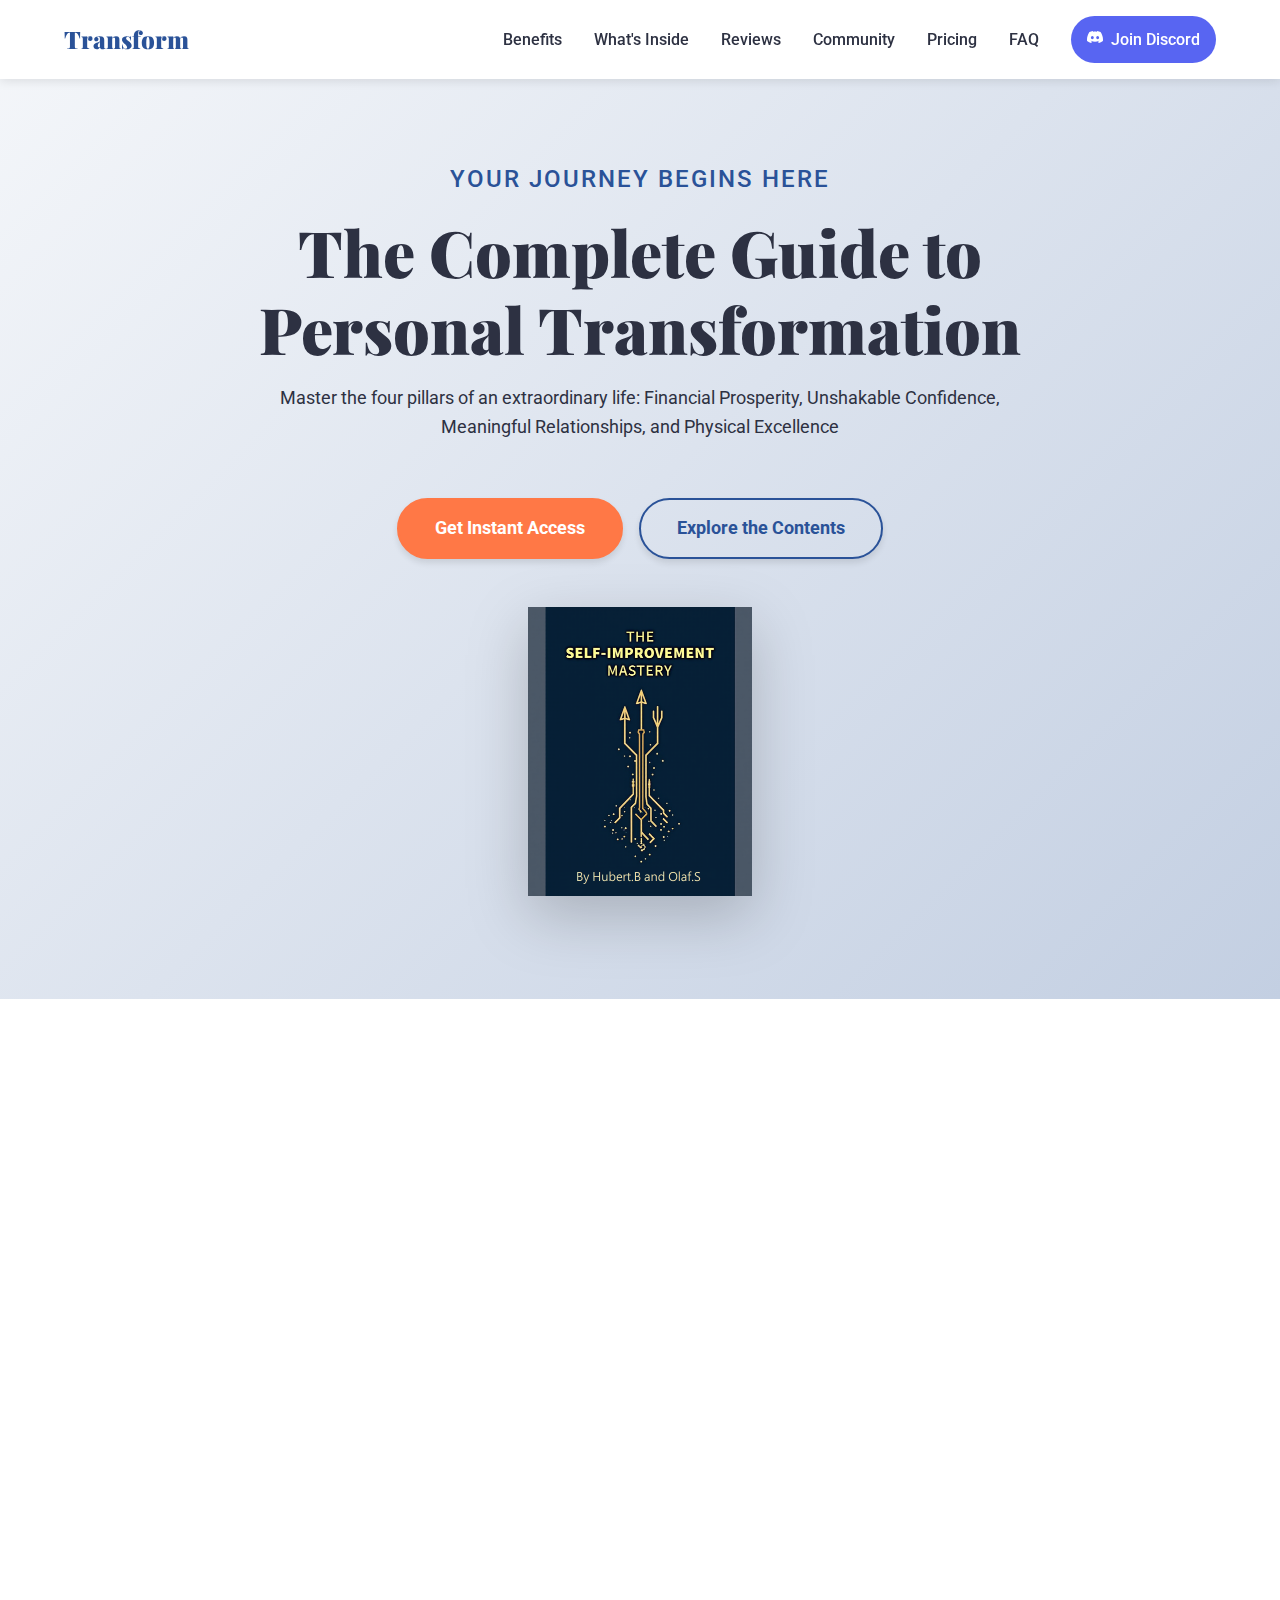
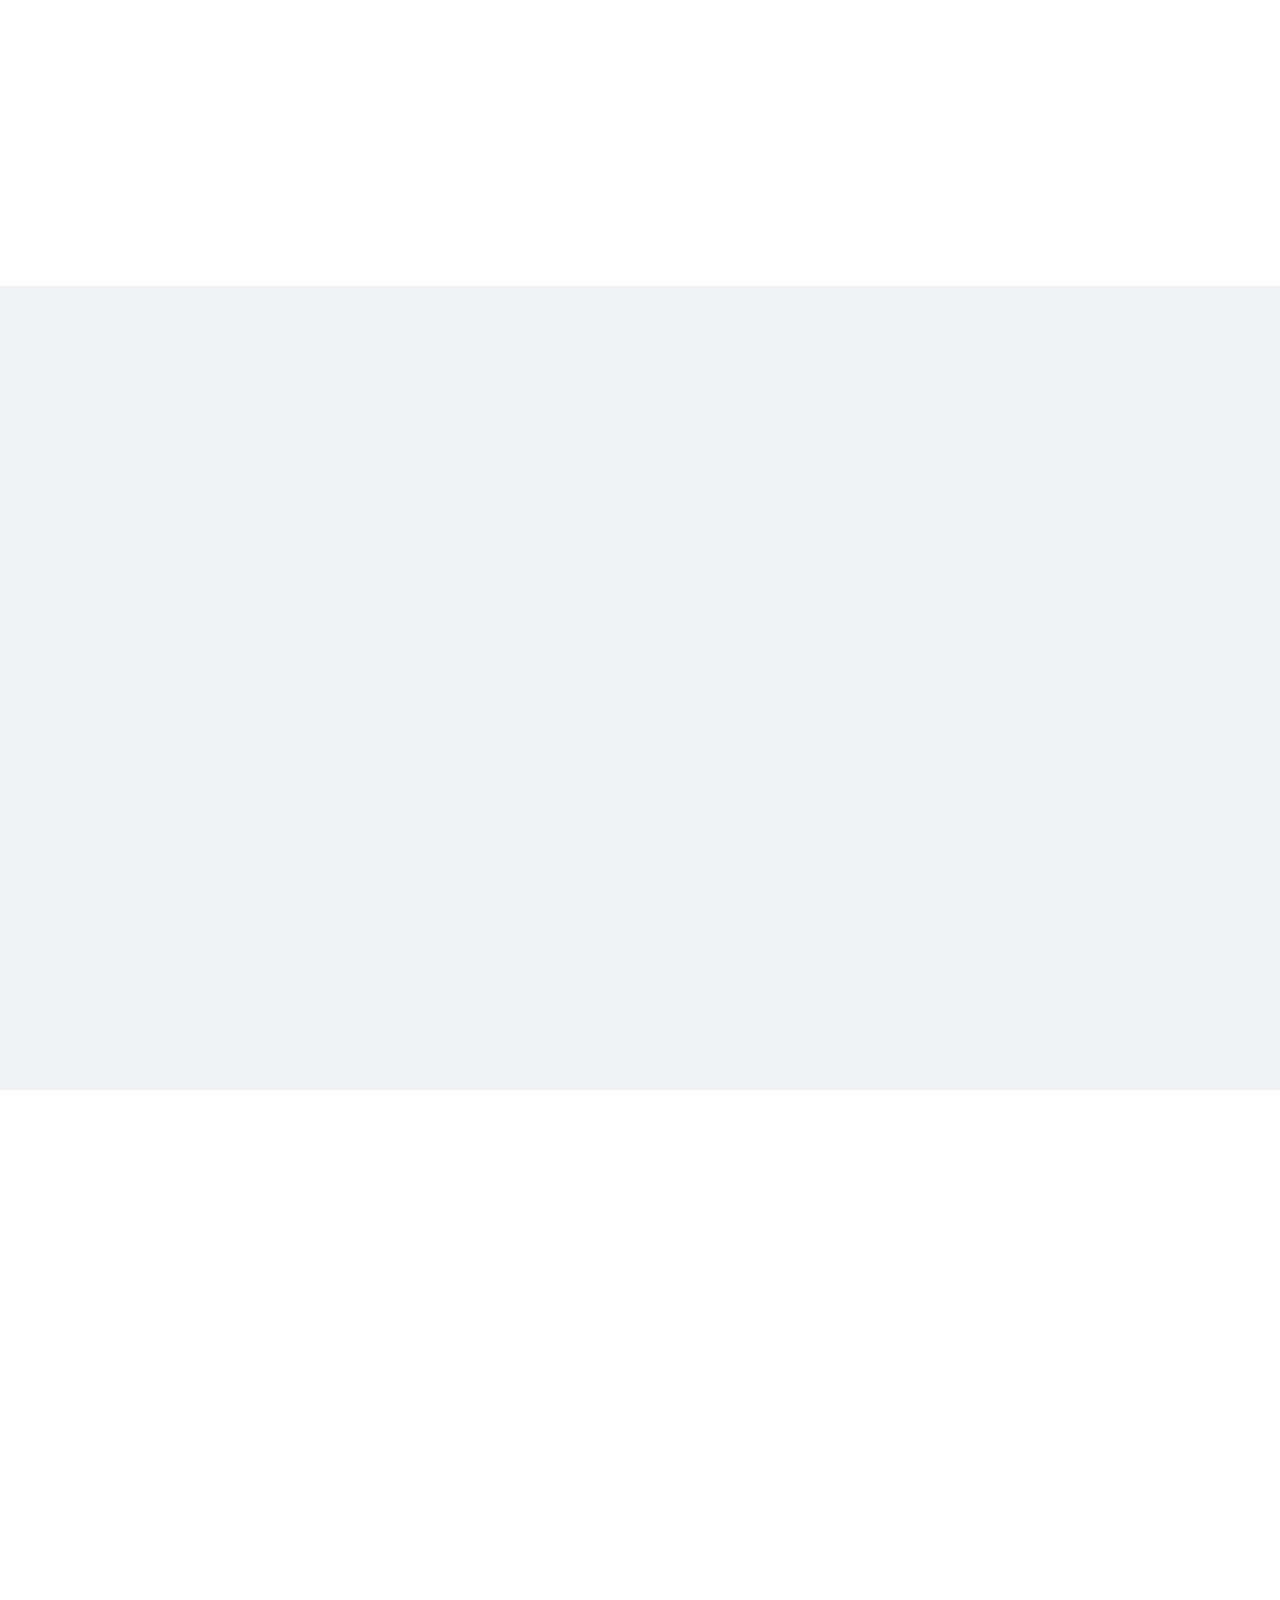
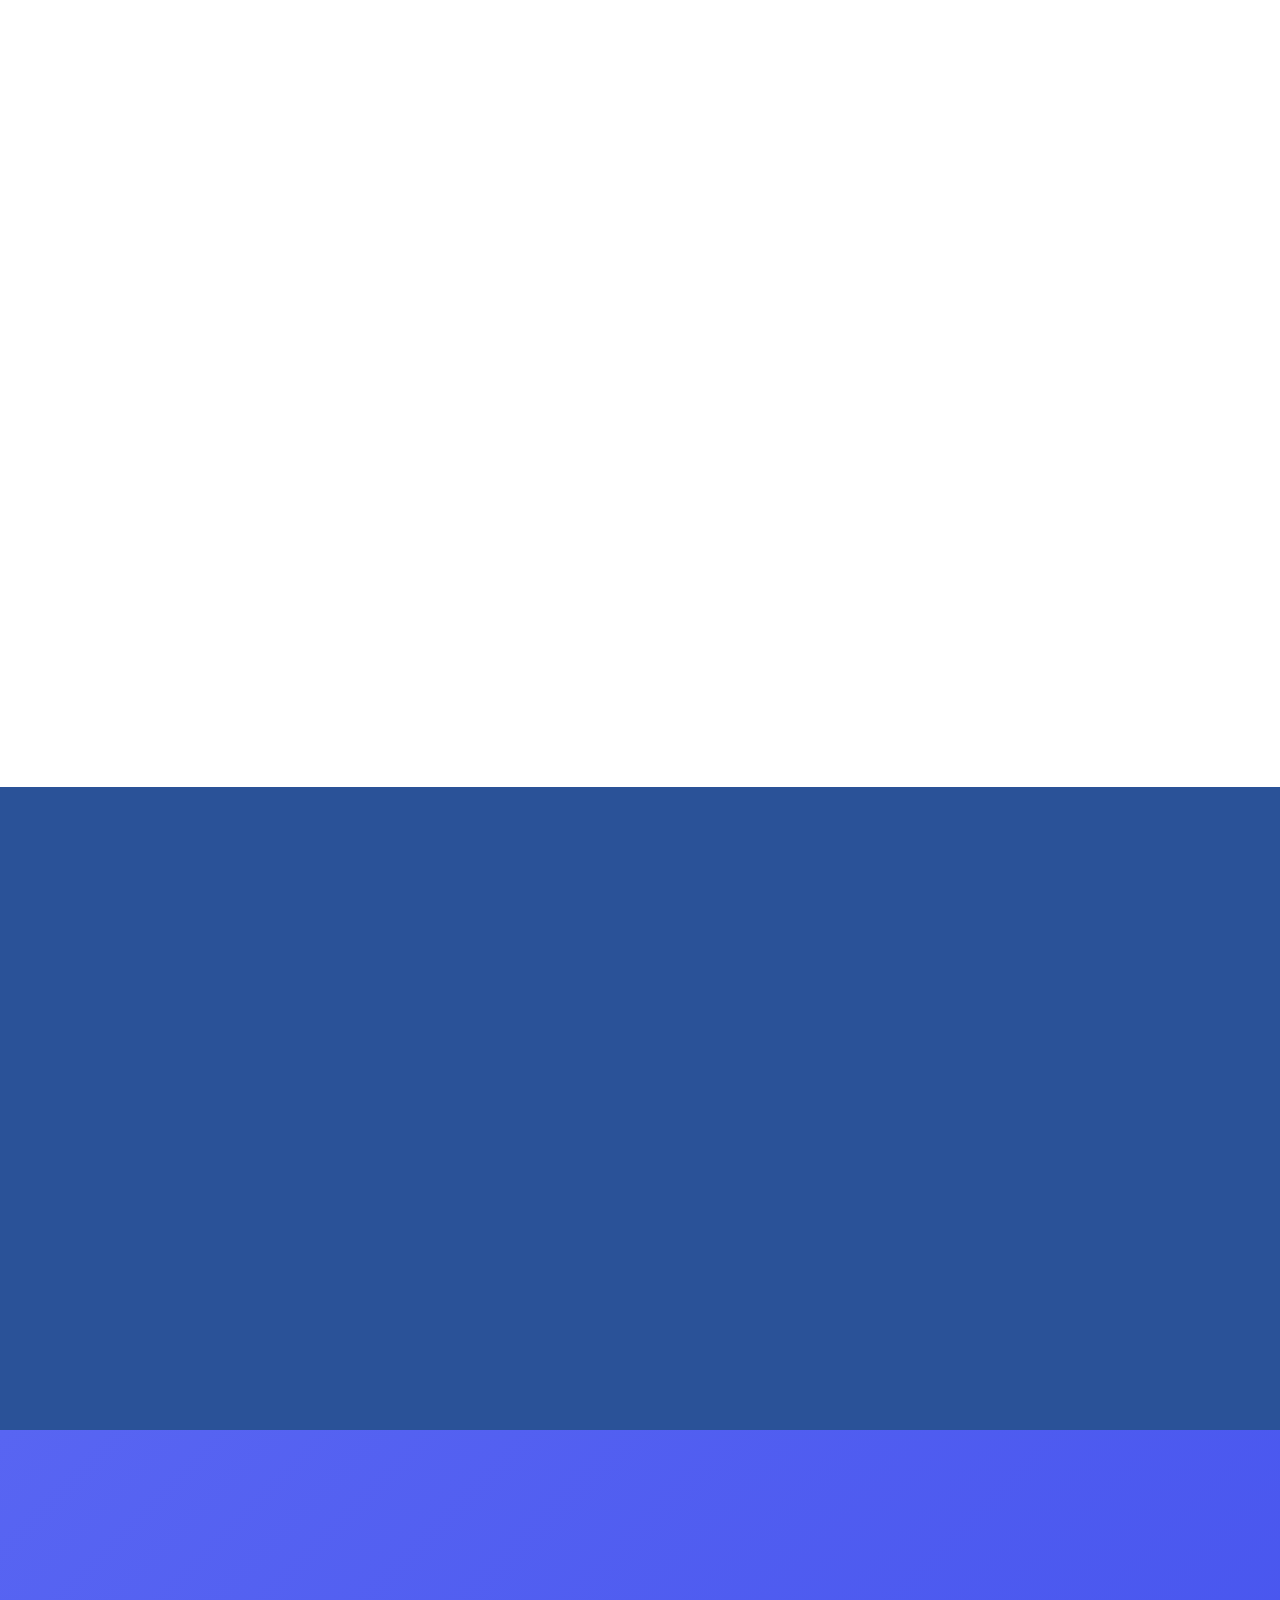
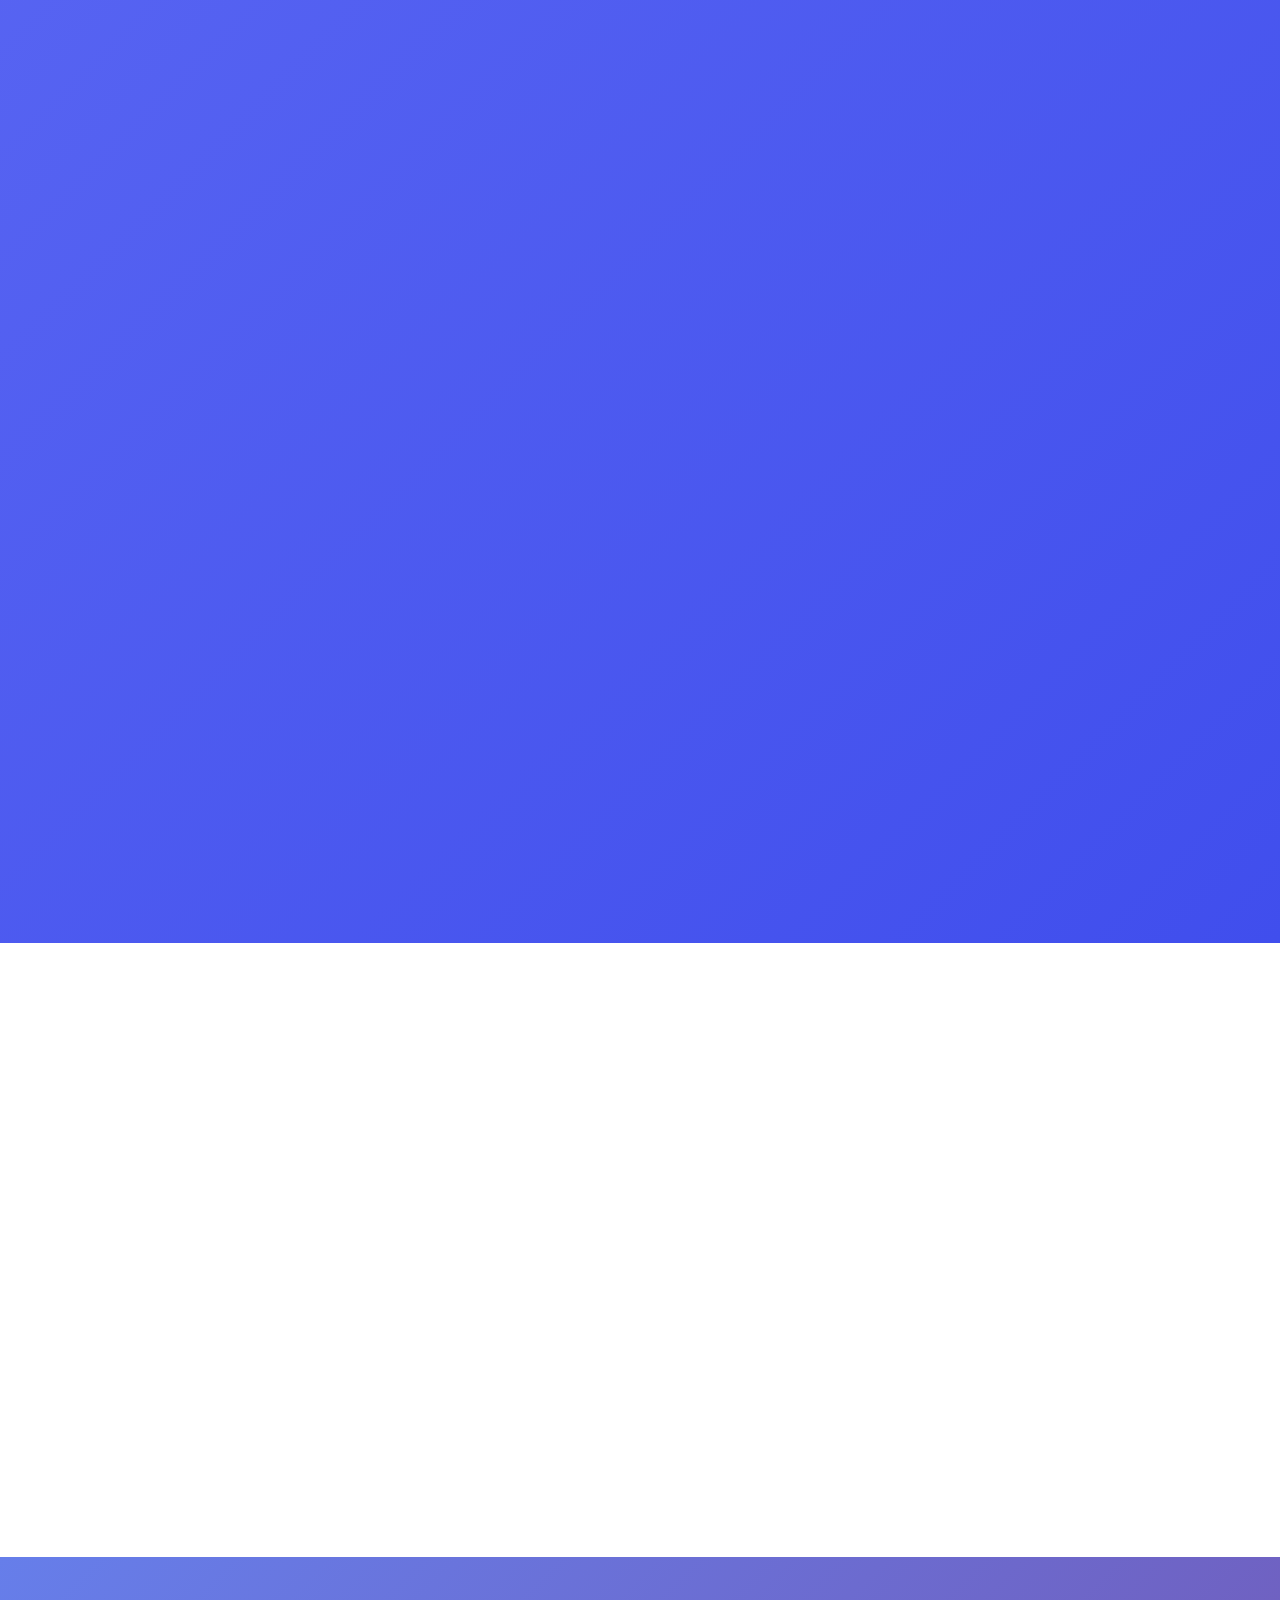
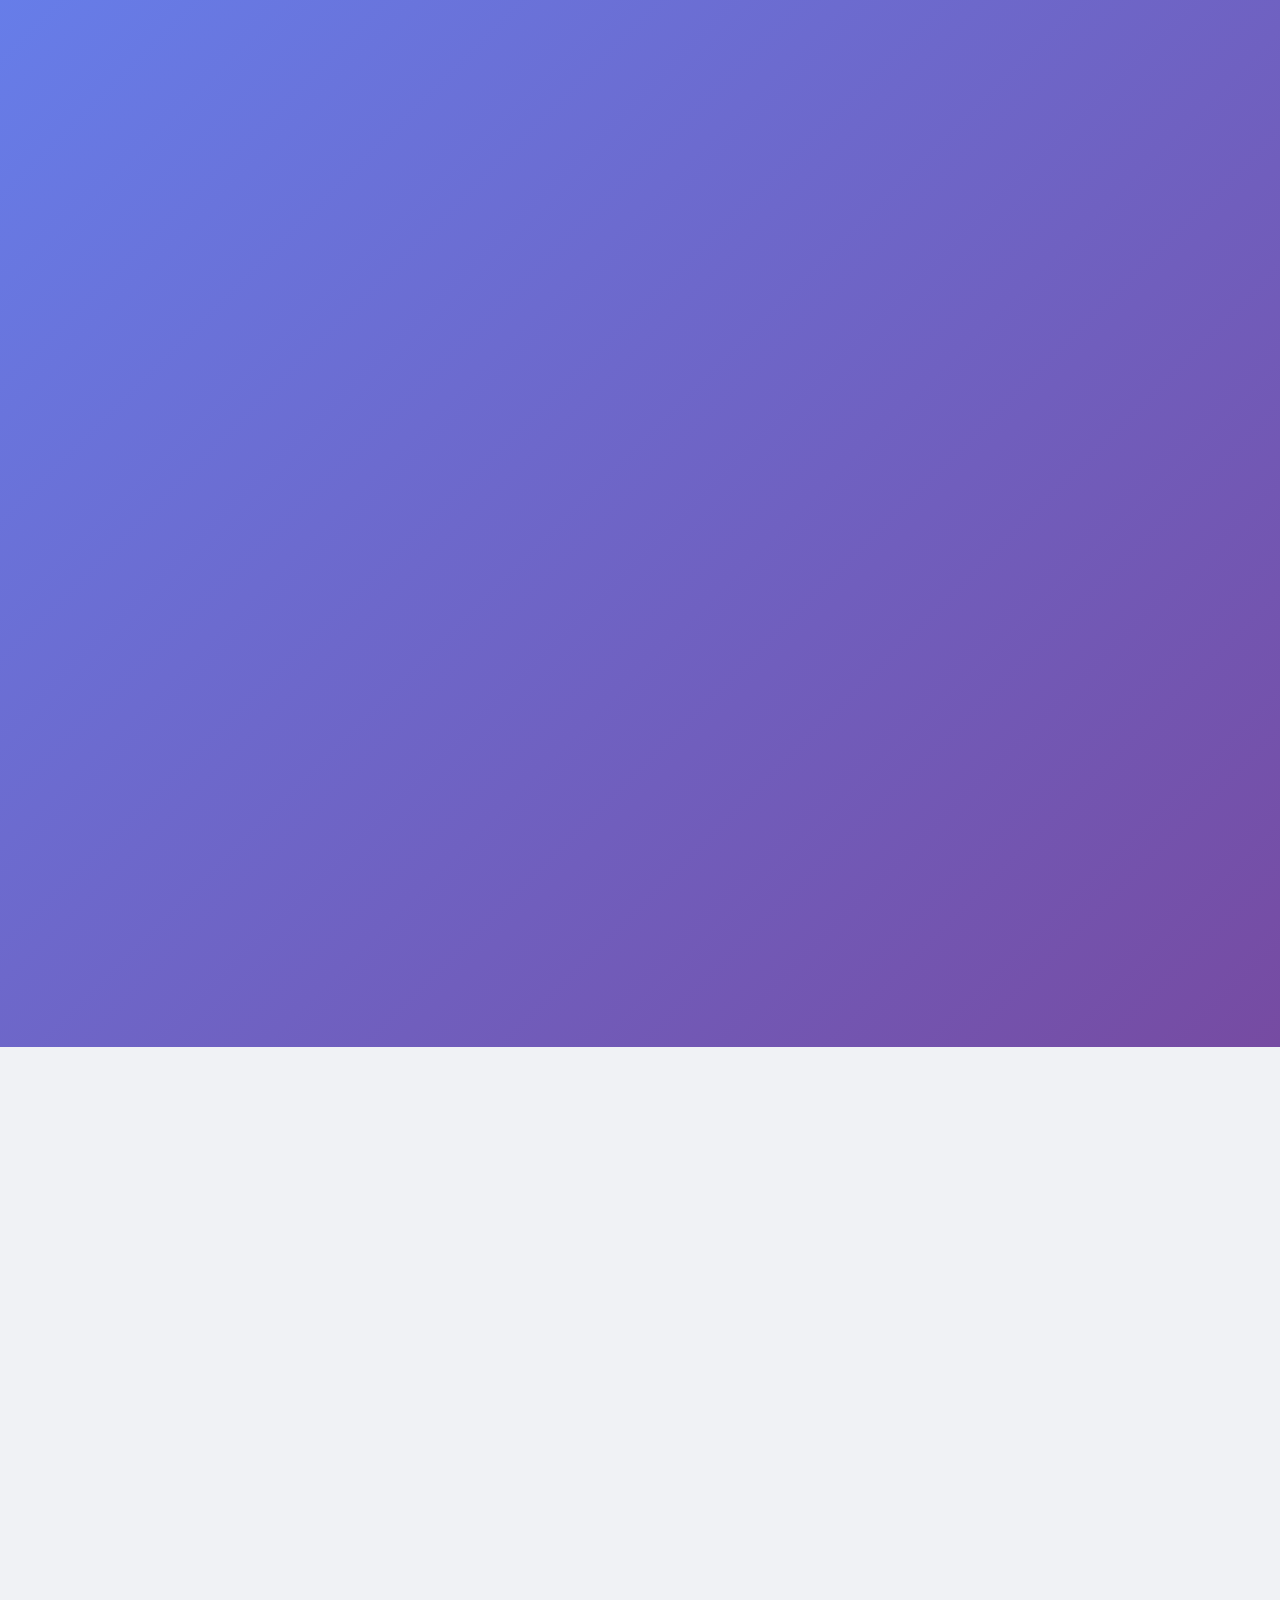
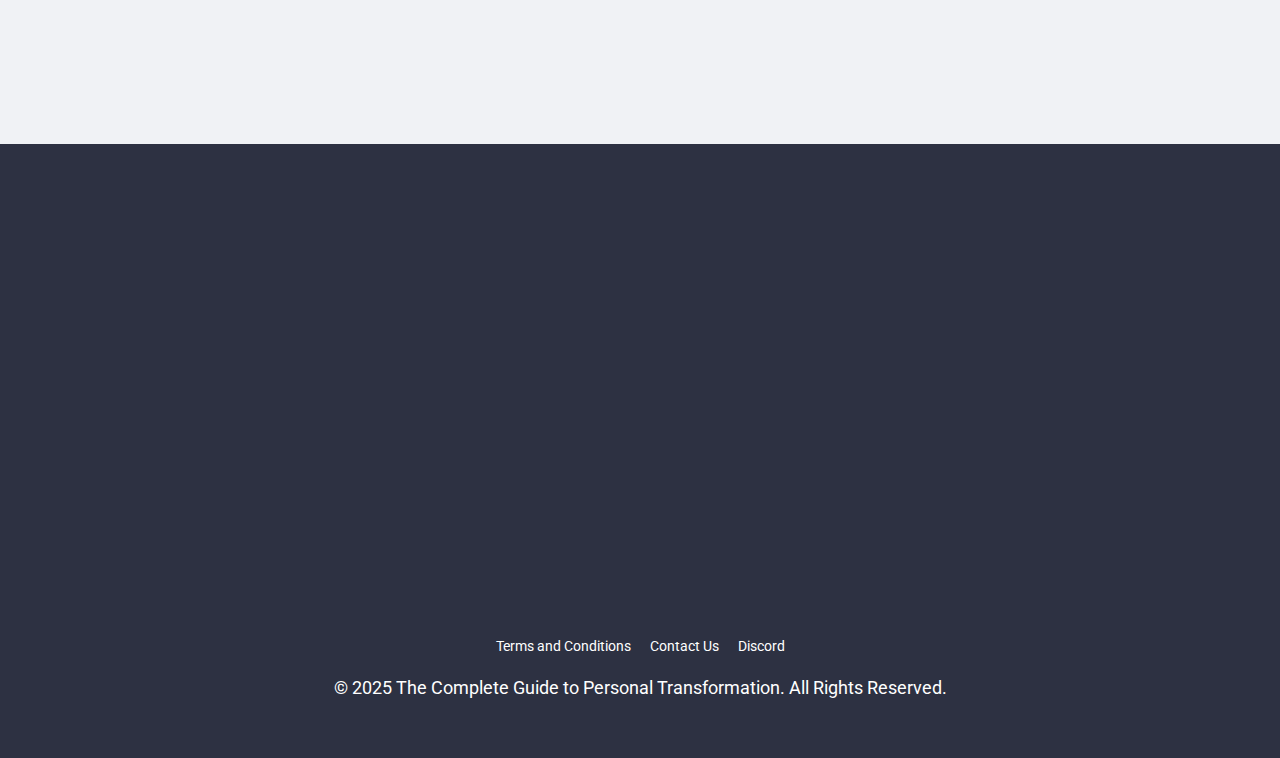
==== commit b7e96299: "Update index.html" ====
--- a/index.html
+++ b/index.html
@@ -44,7 +44,7 @@
                 <a href="#pricing" class="btn btn-primary float">Get Instant Access</a>
                 <a href="#content" class="btn btn-secondary">Explore the Contents</a>
             </div>
-            <img src="image.png" alt="The Complete Guide to Personal Transformation eBook Cover" class="book-mockup fade-in">
+            <img src="image.png" alt="The Complete Guide to Personal Transformation eBook Cover" class="book-mockup fade-in" style="width: 224px; height: 289px;">
         </div>
     </section>
 
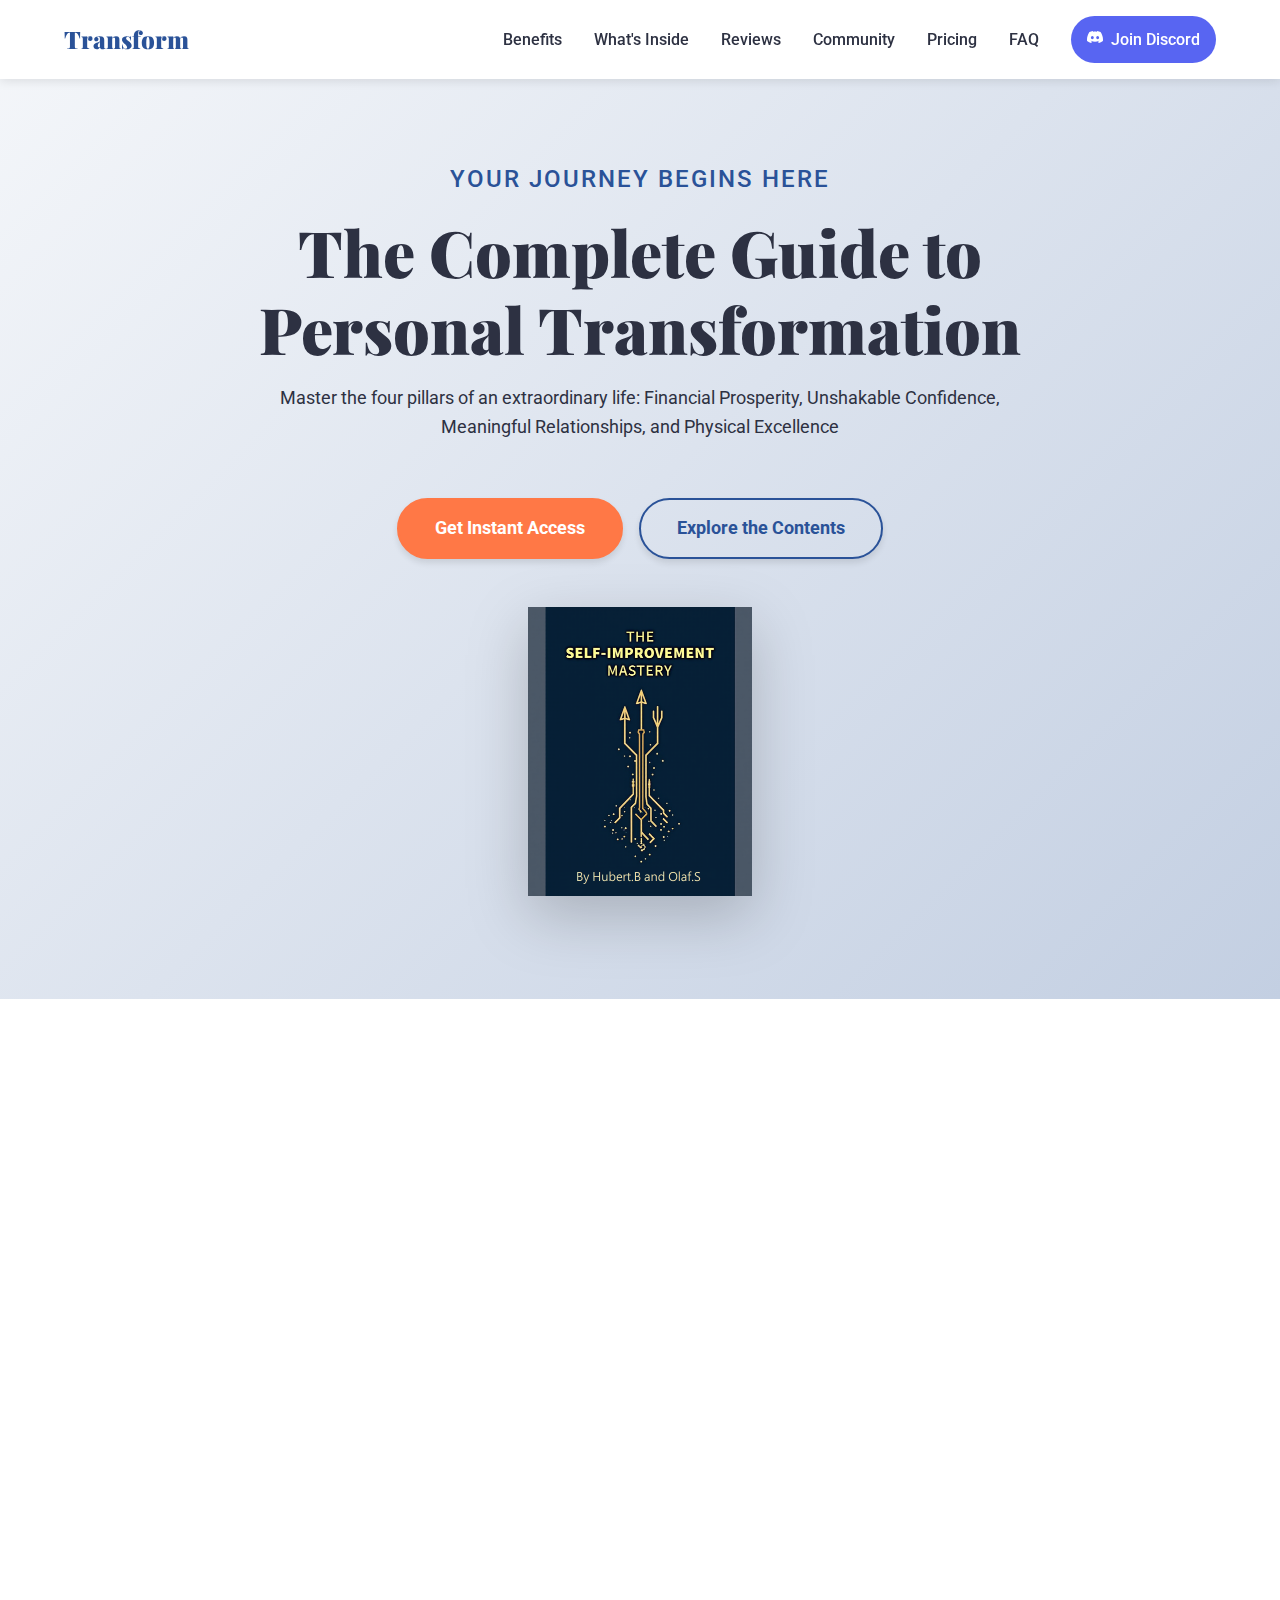
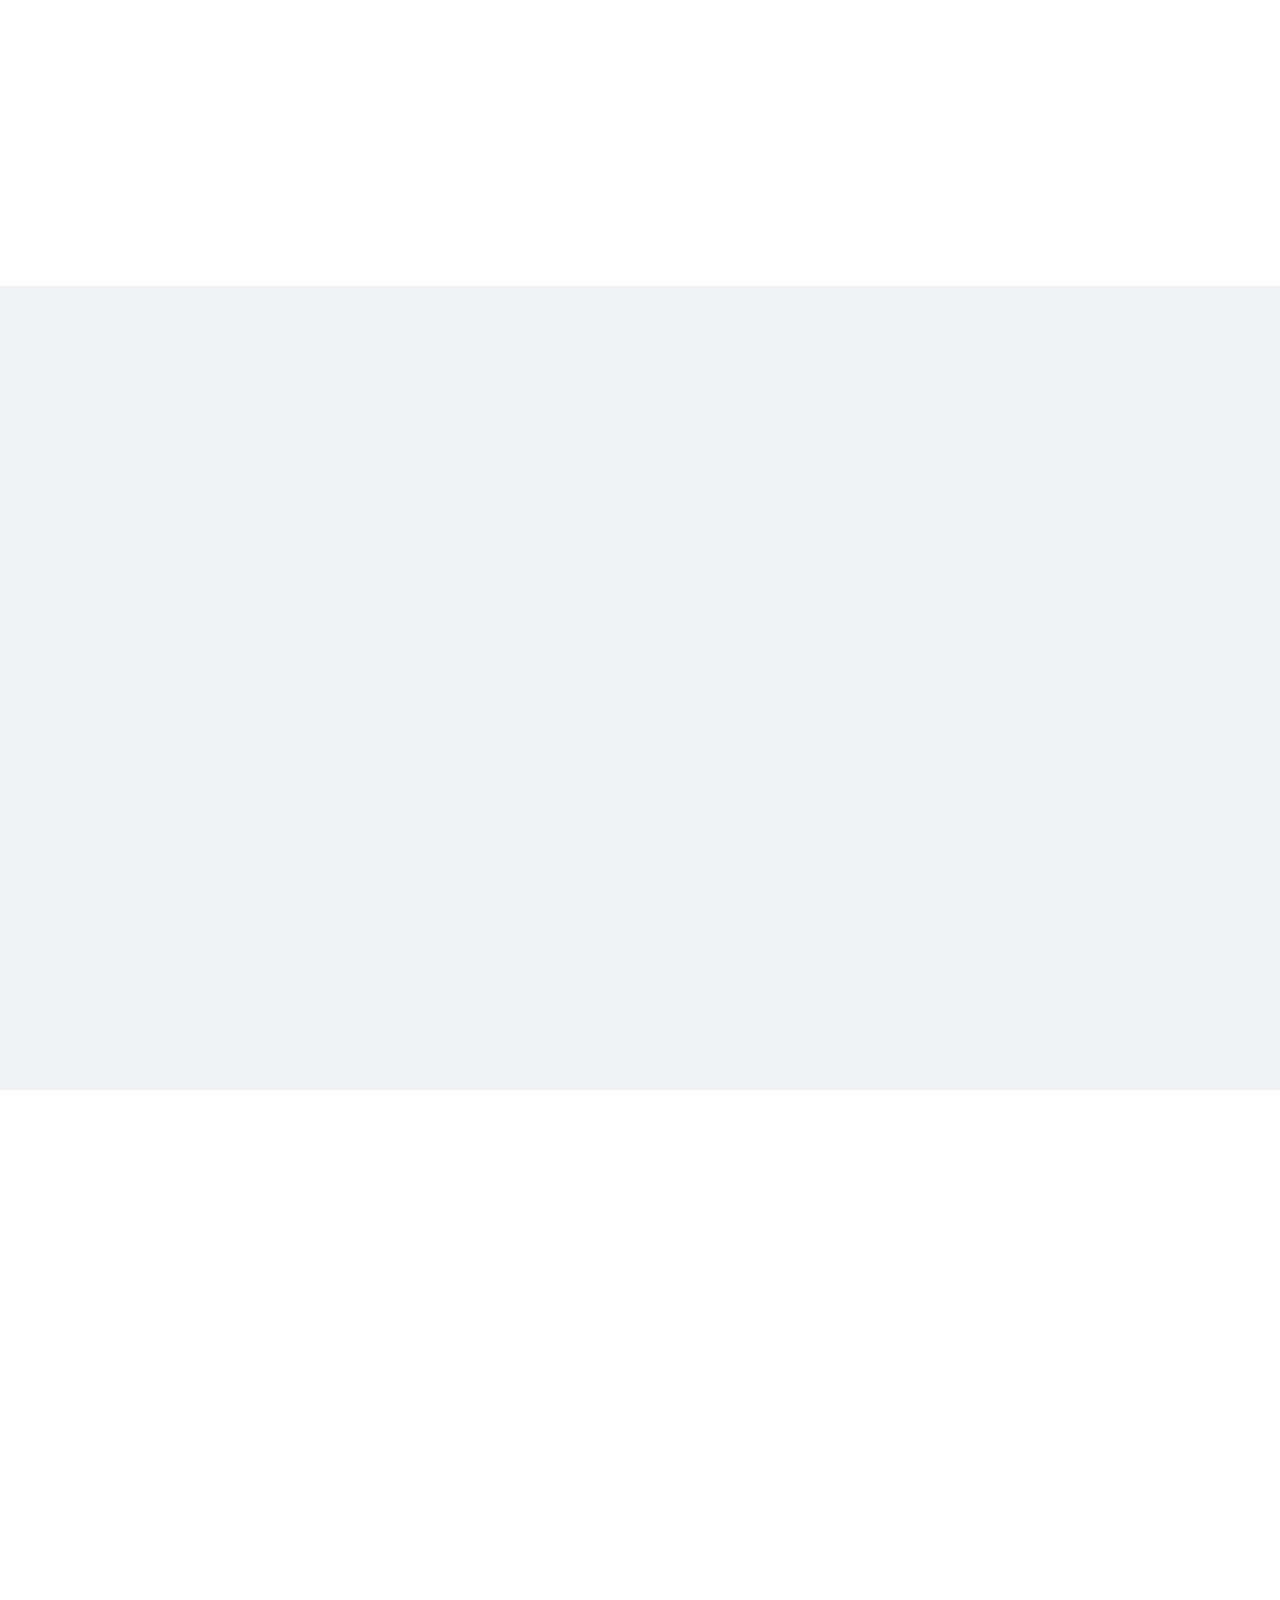
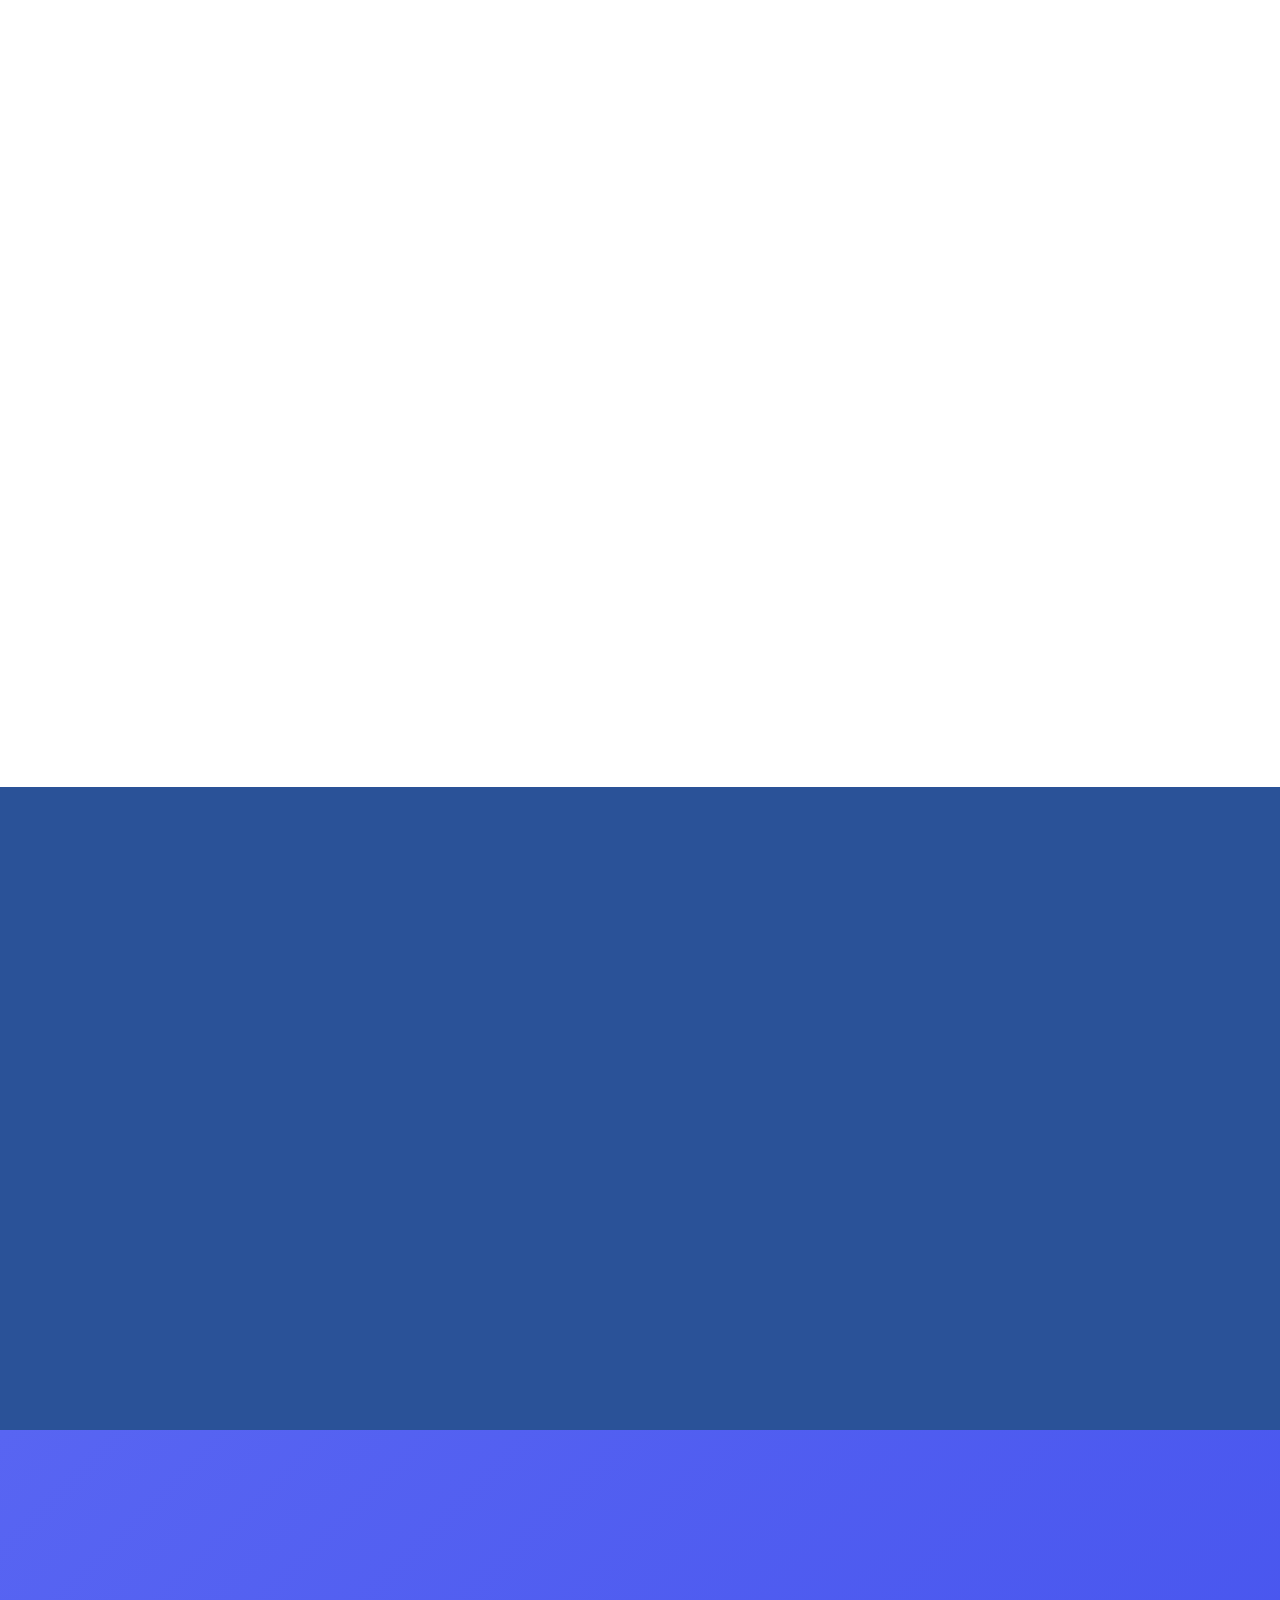
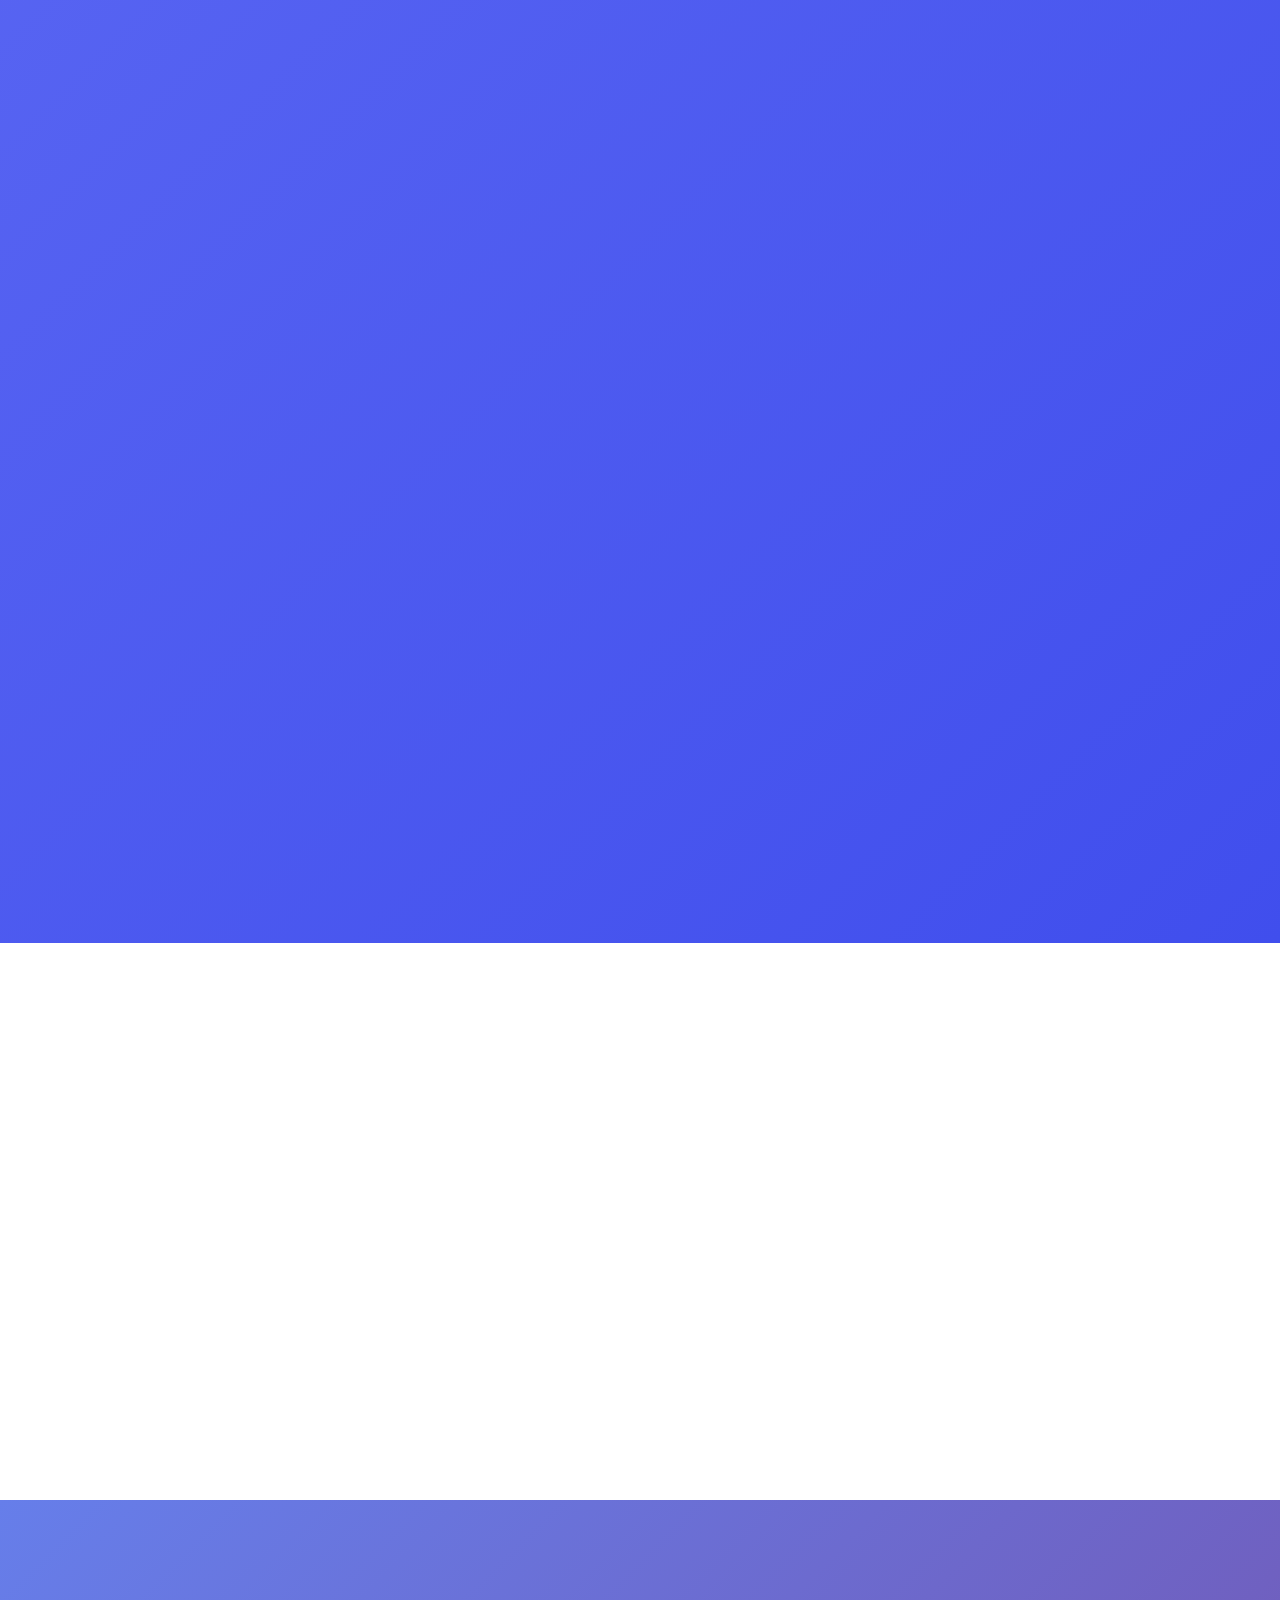
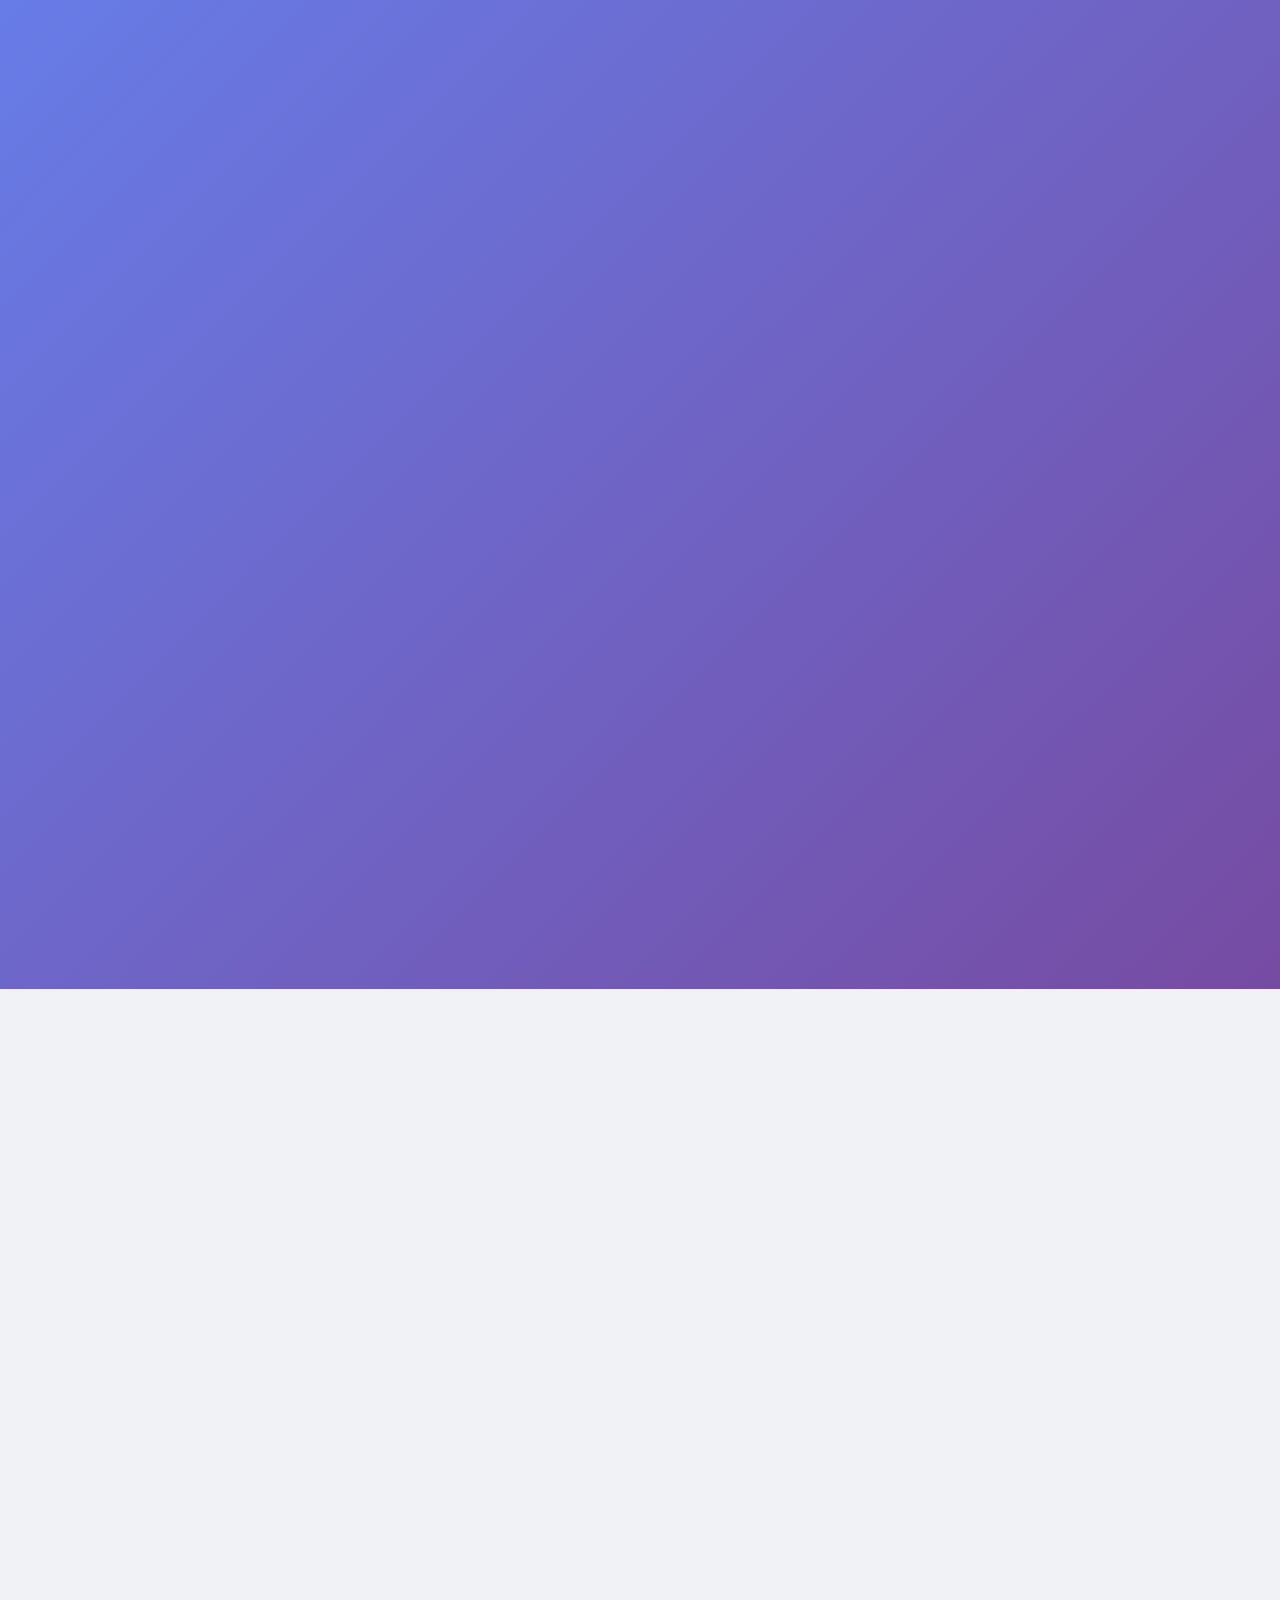
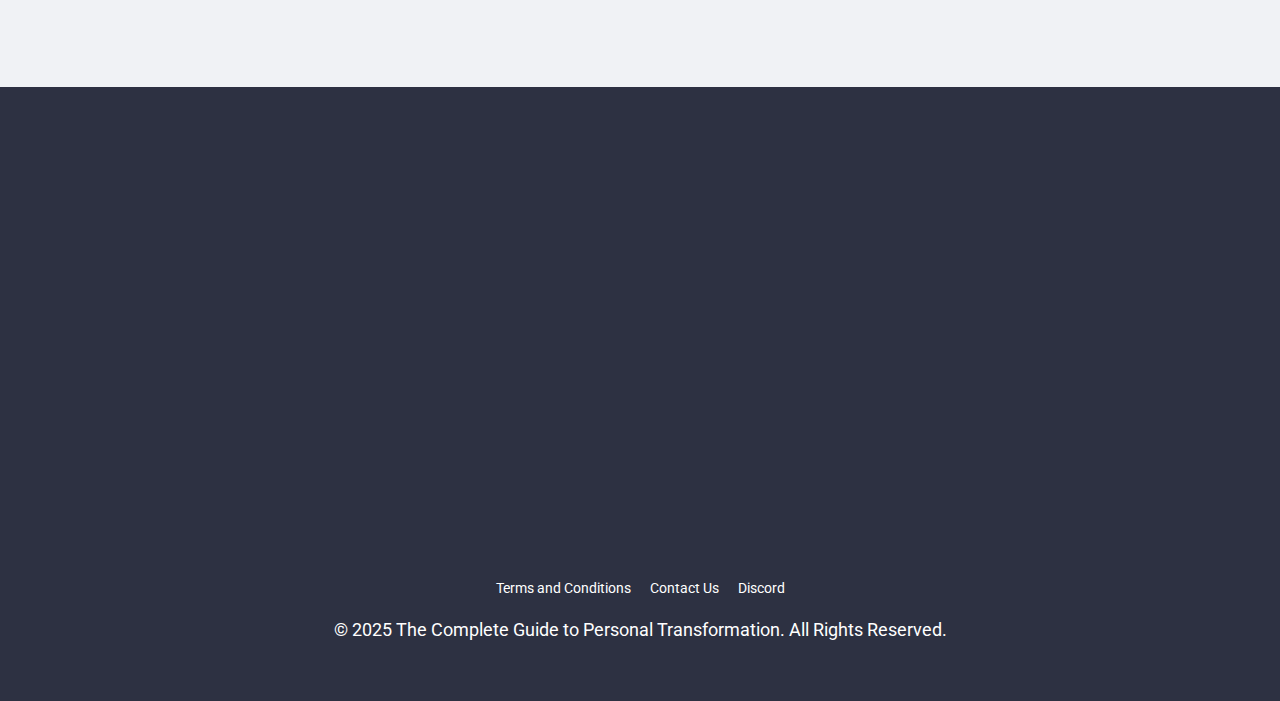
==== commit 72d6b0e5: "Update index.html" ====
--- a/index.html
+++ b/index.html
@@ -331,9 +331,7 @@
             <h2 class="section-title fade-in">About the Authors</h2>
             
             <div class="author-container">
-                <div class="author-image fade-in">
-                    <img src="" alt="Author Portrait">
-                </div>
+              
                 
                 <div class="author-bio fade-in">
                     <h3>Hubert.B & Olaf.S</h3>
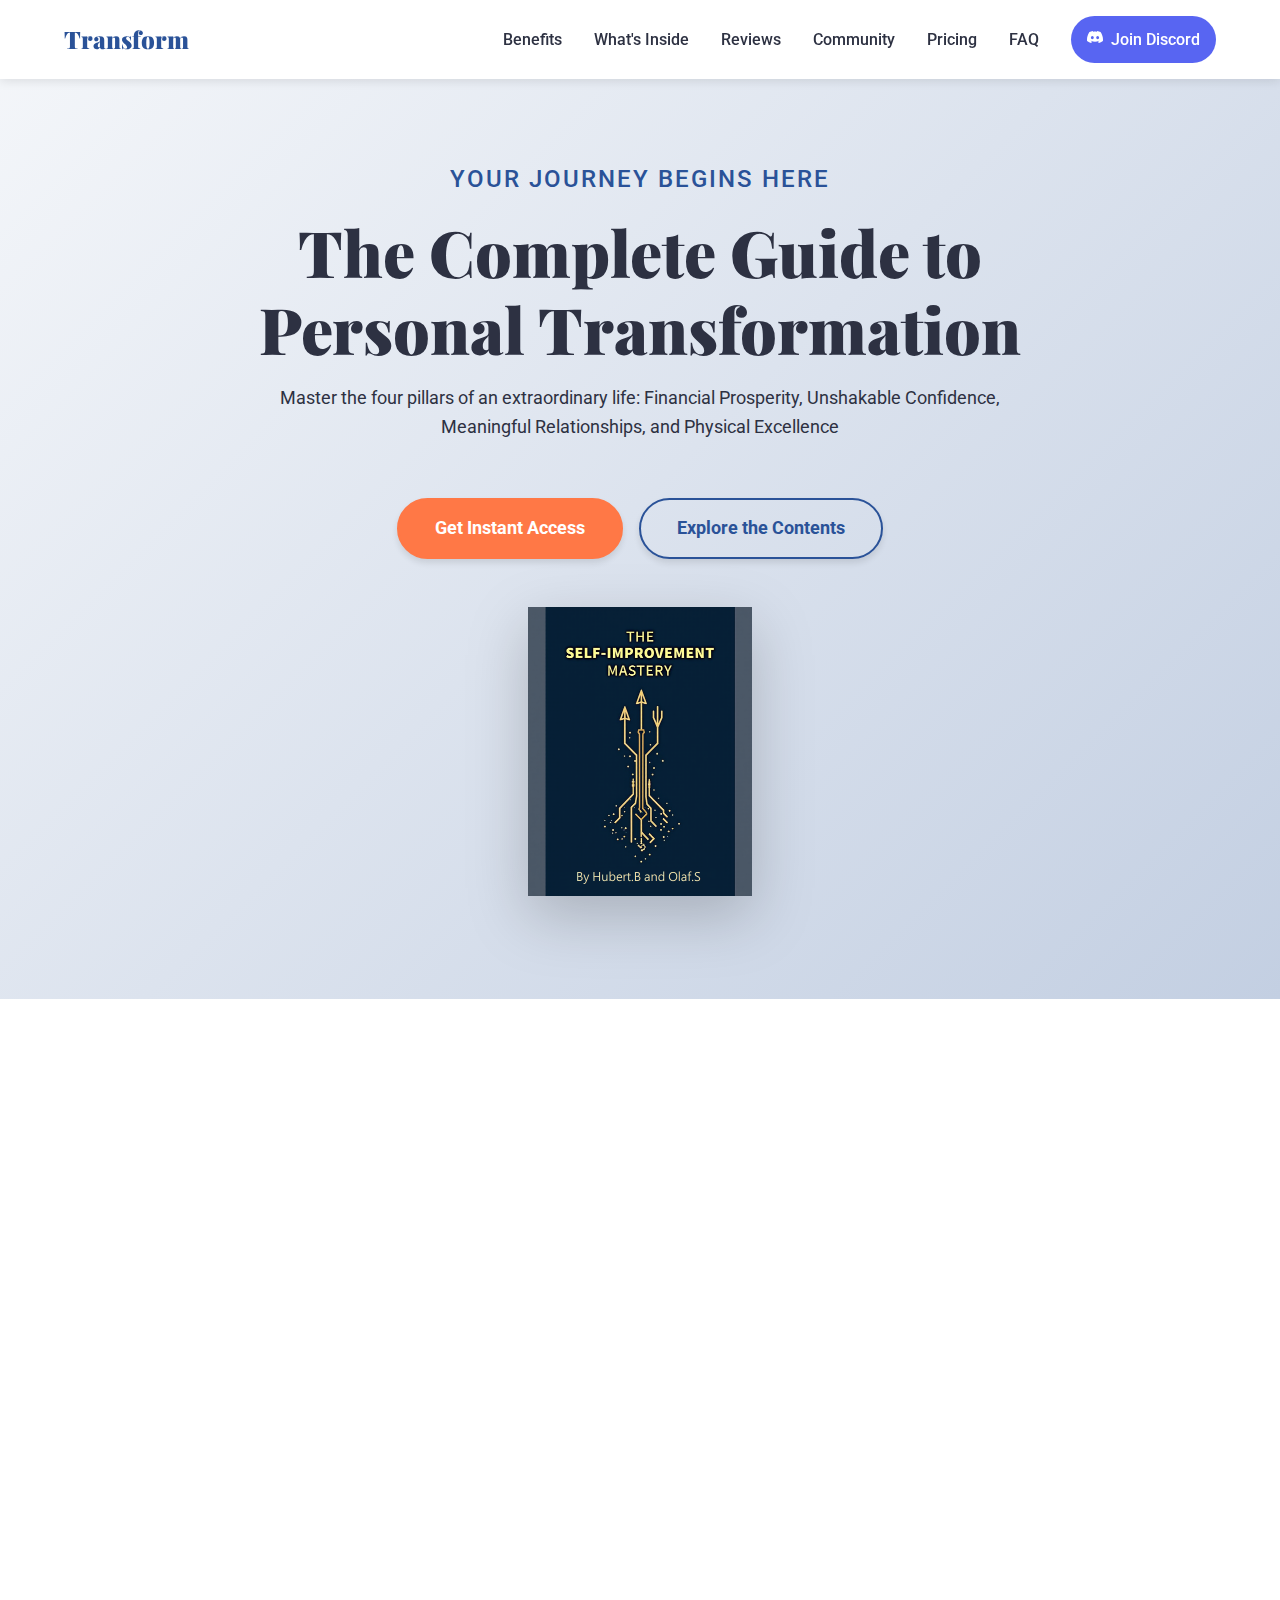
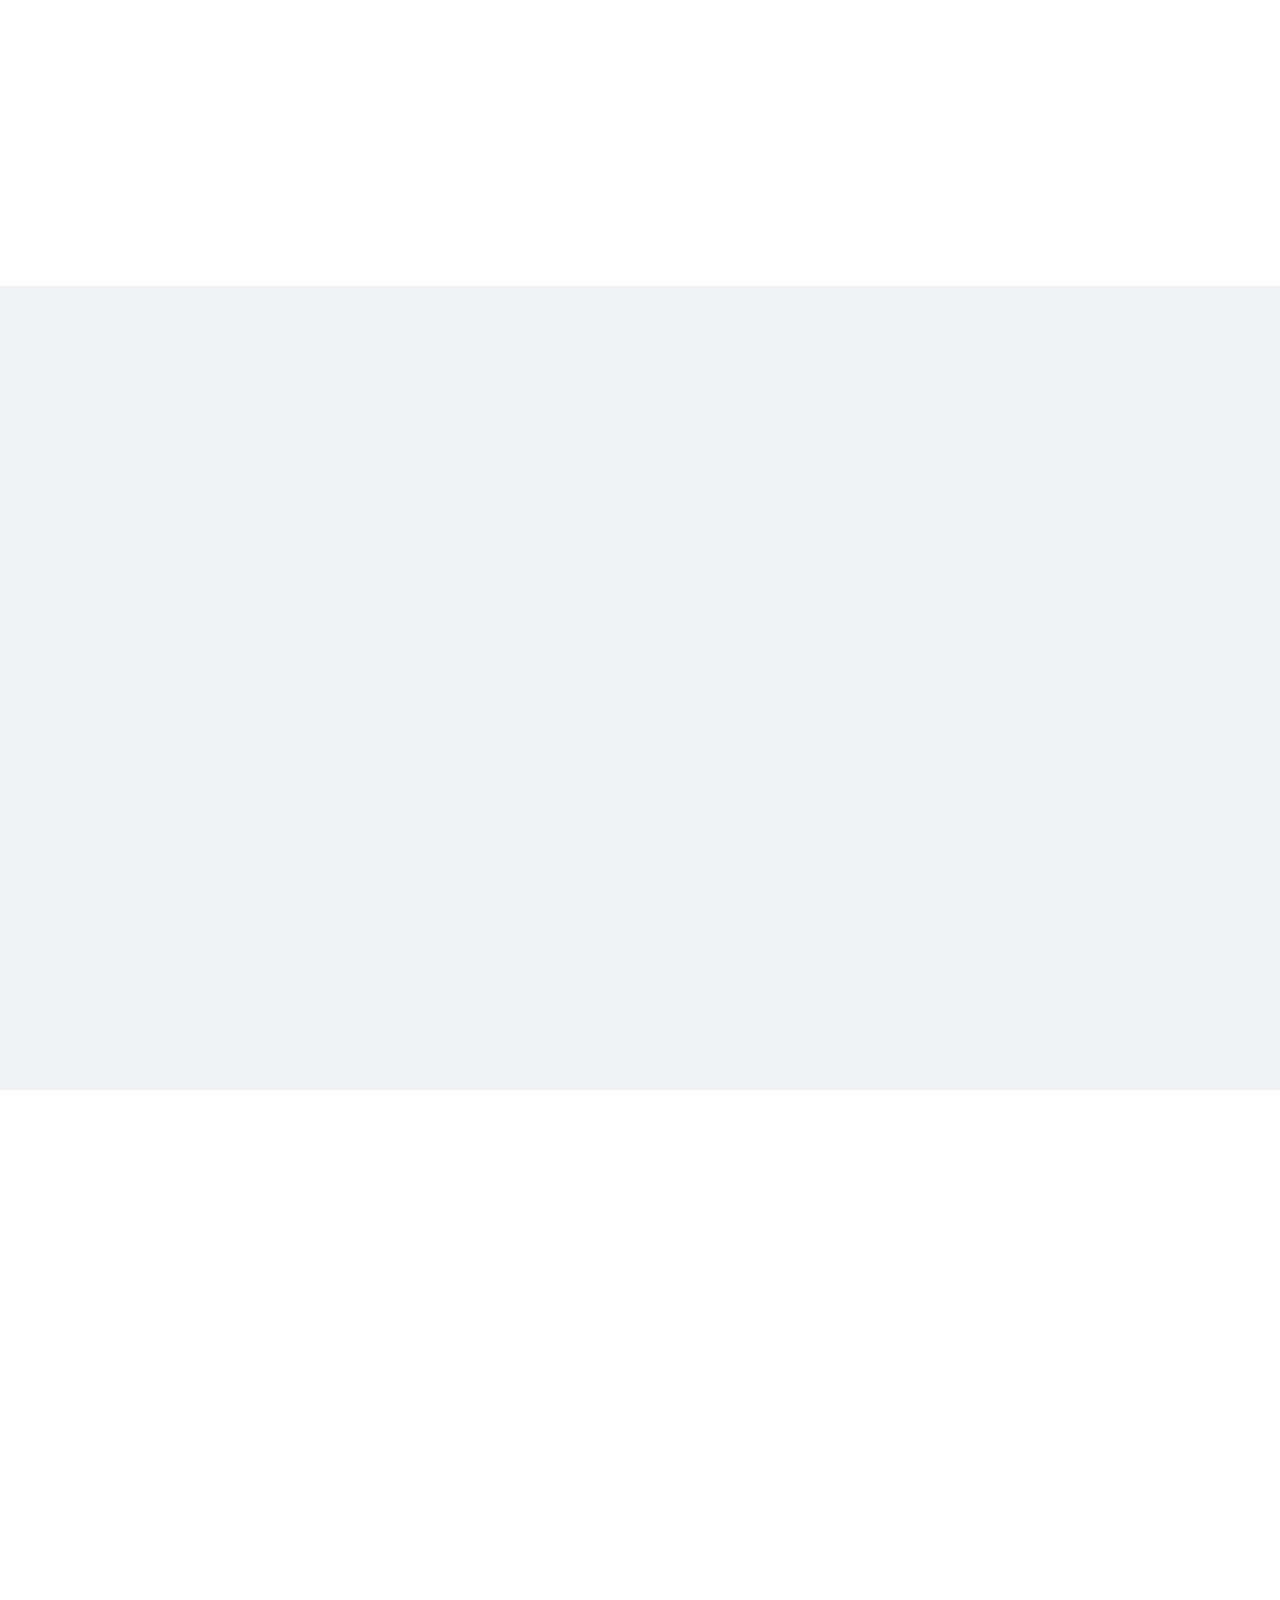
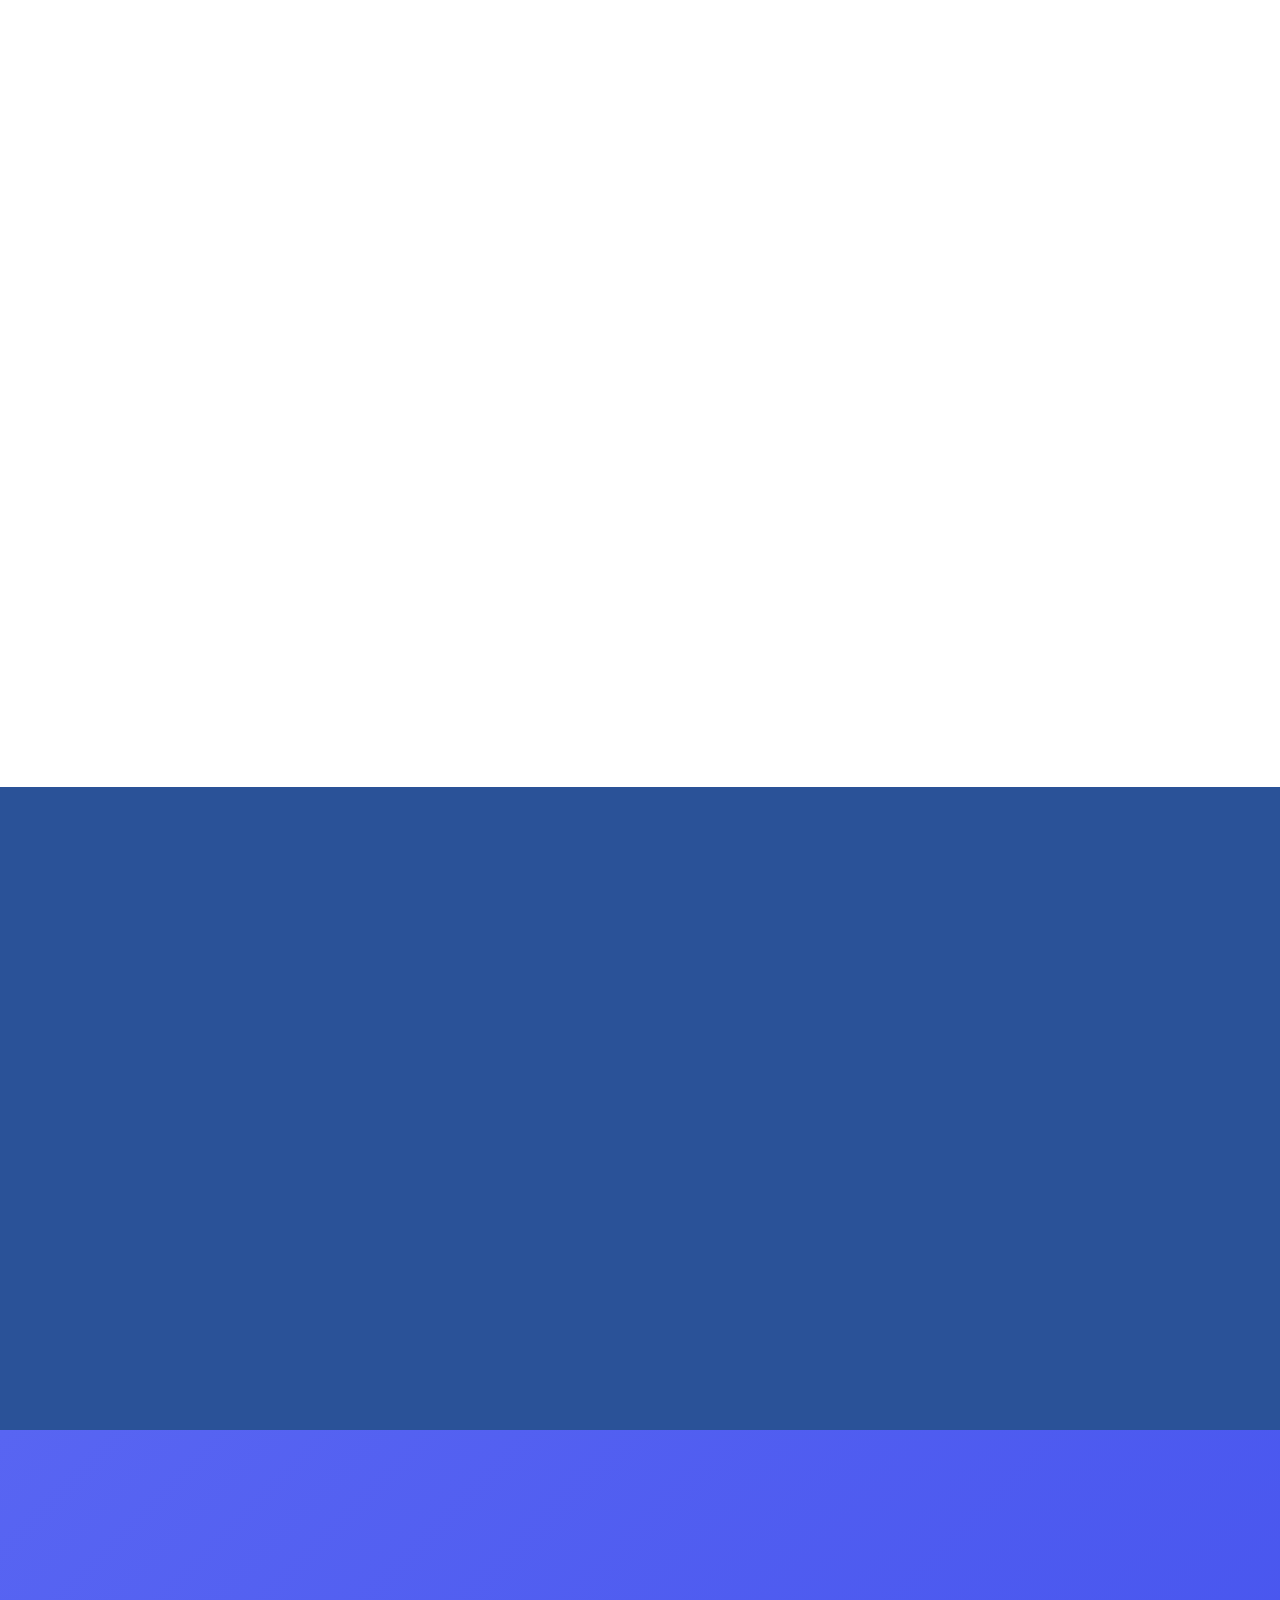
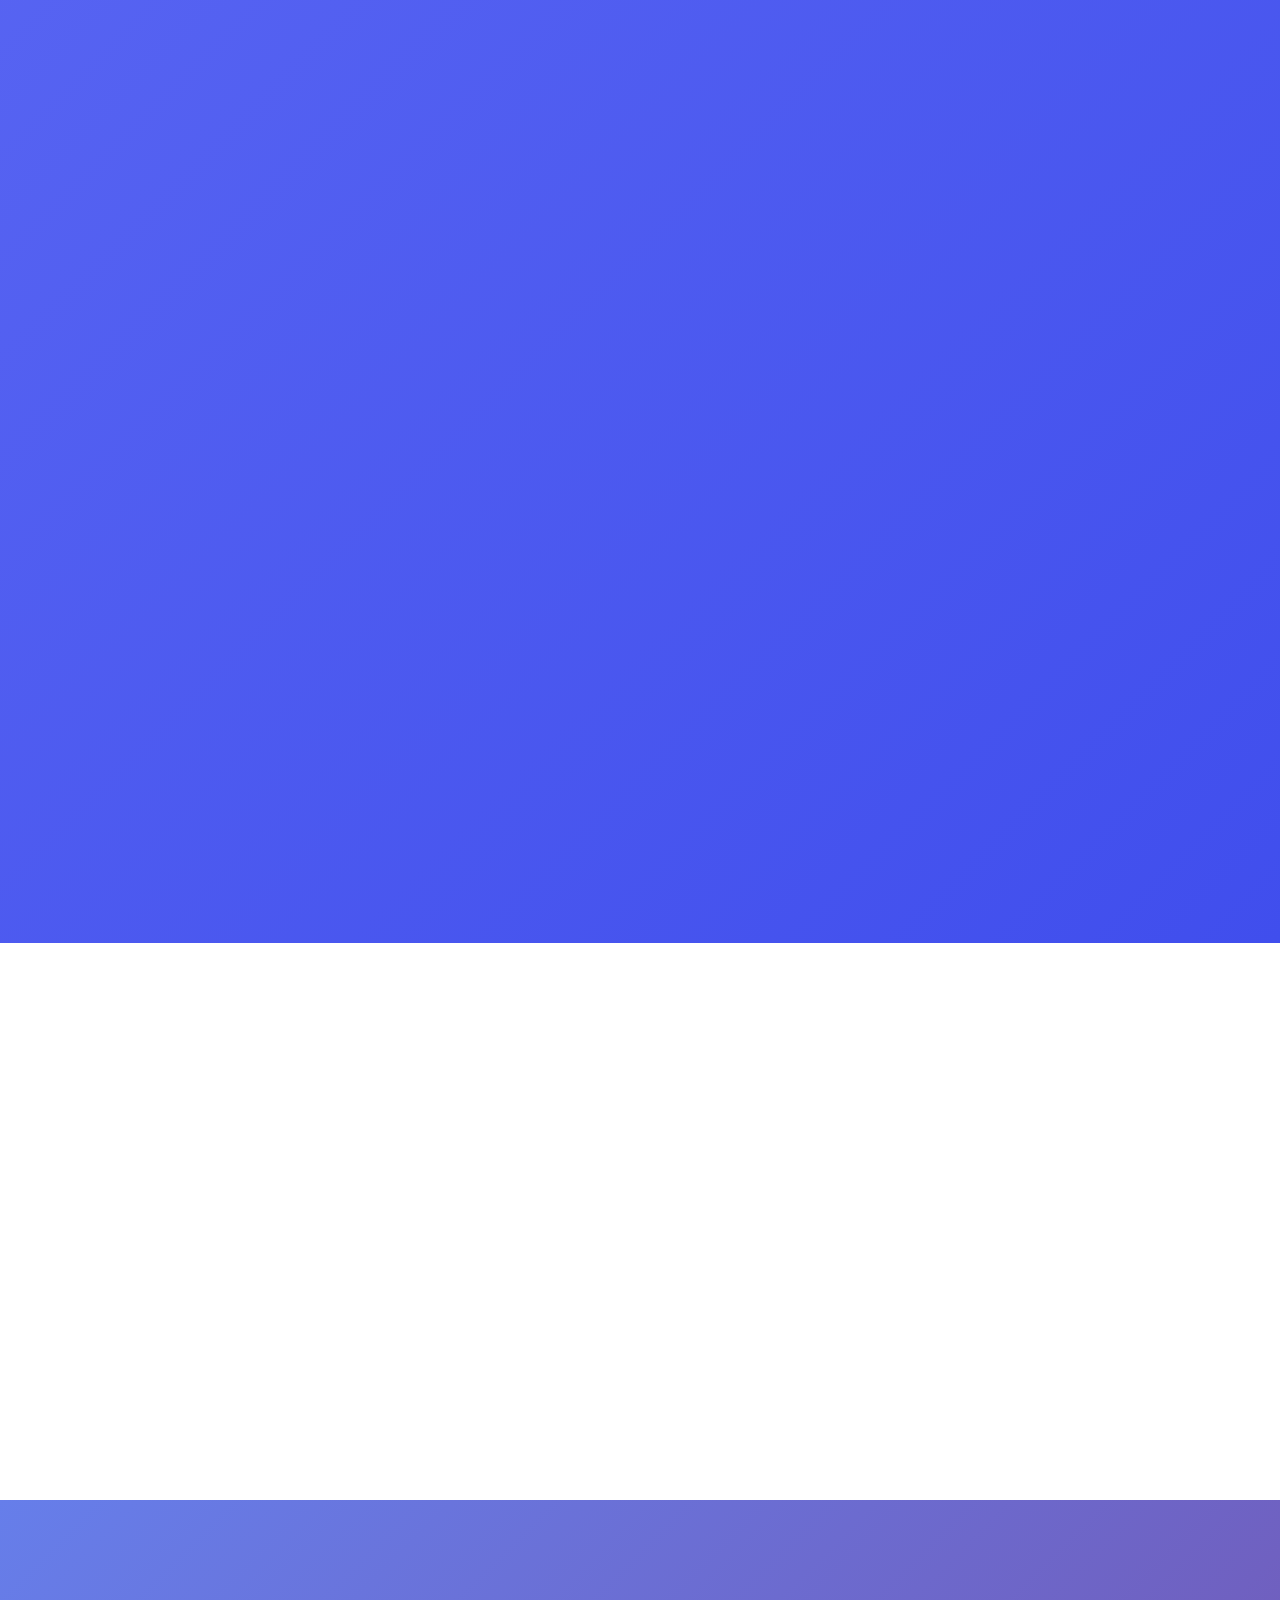
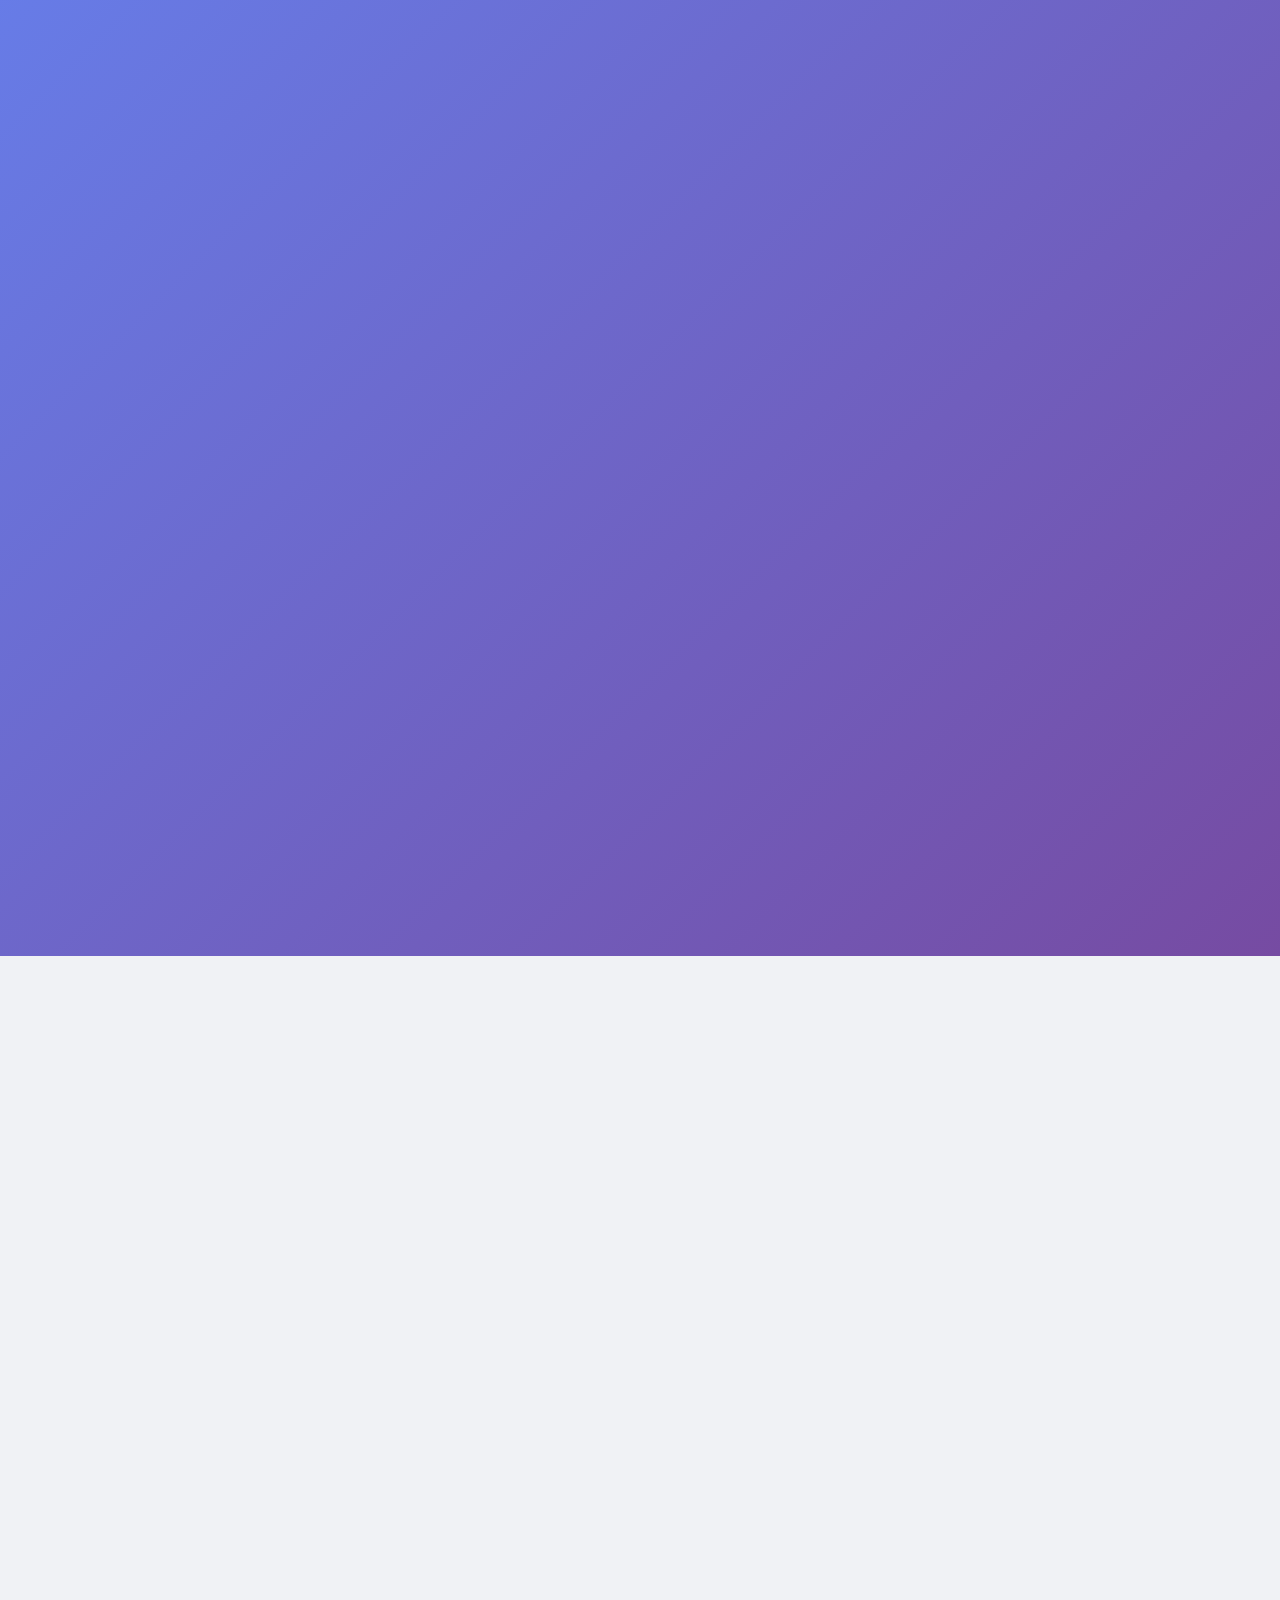
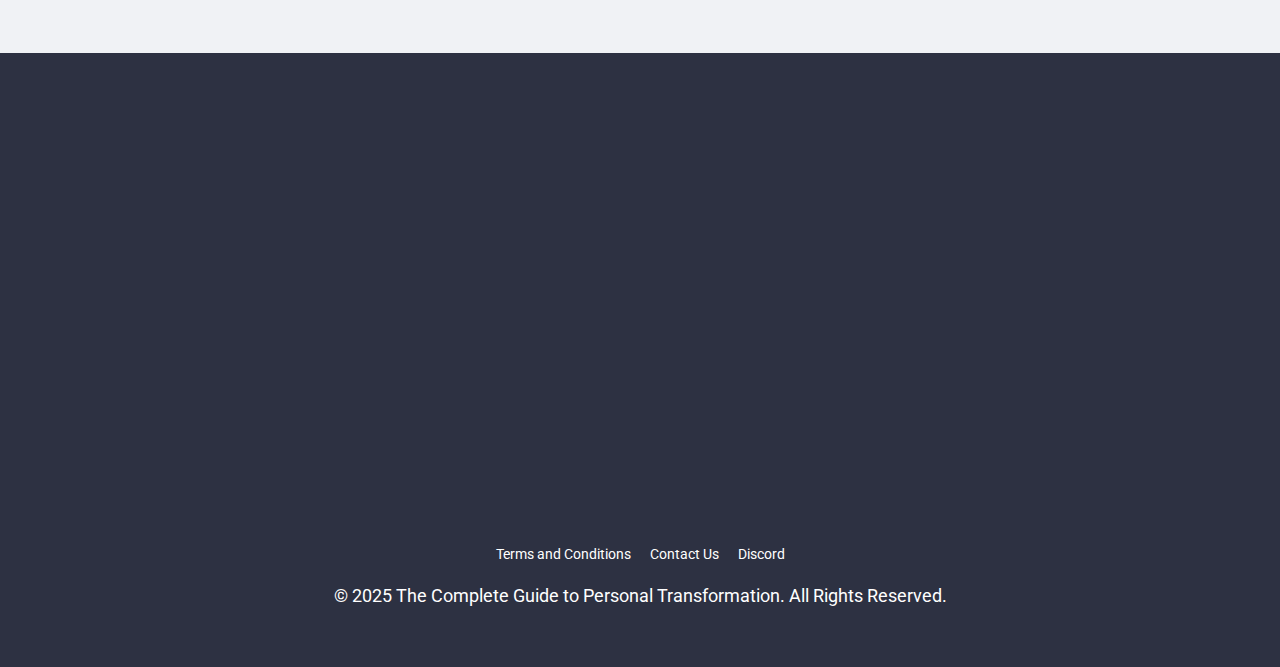
==== commit e3a5bbbd: "Update index.html" ====
--- a/index.html
+++ b/index.html
@@ -383,9 +383,6 @@
                     <li style="margin-bottom: 0.5rem; display: flex; align-items: center;">
                         <span style="margin-right: 0.5rem;">✅</span> The Complete Transformation Guide (PDF)
                     </li>
-                    <li style="margin-bottom: 0.5rem; display: flex; align-items: center;">
-                        <span style="margin-right: 0.5rem;">✅</span> Exclusive Discord Community Access
-                    </li>
                 </ul>
             </div>
         </div>
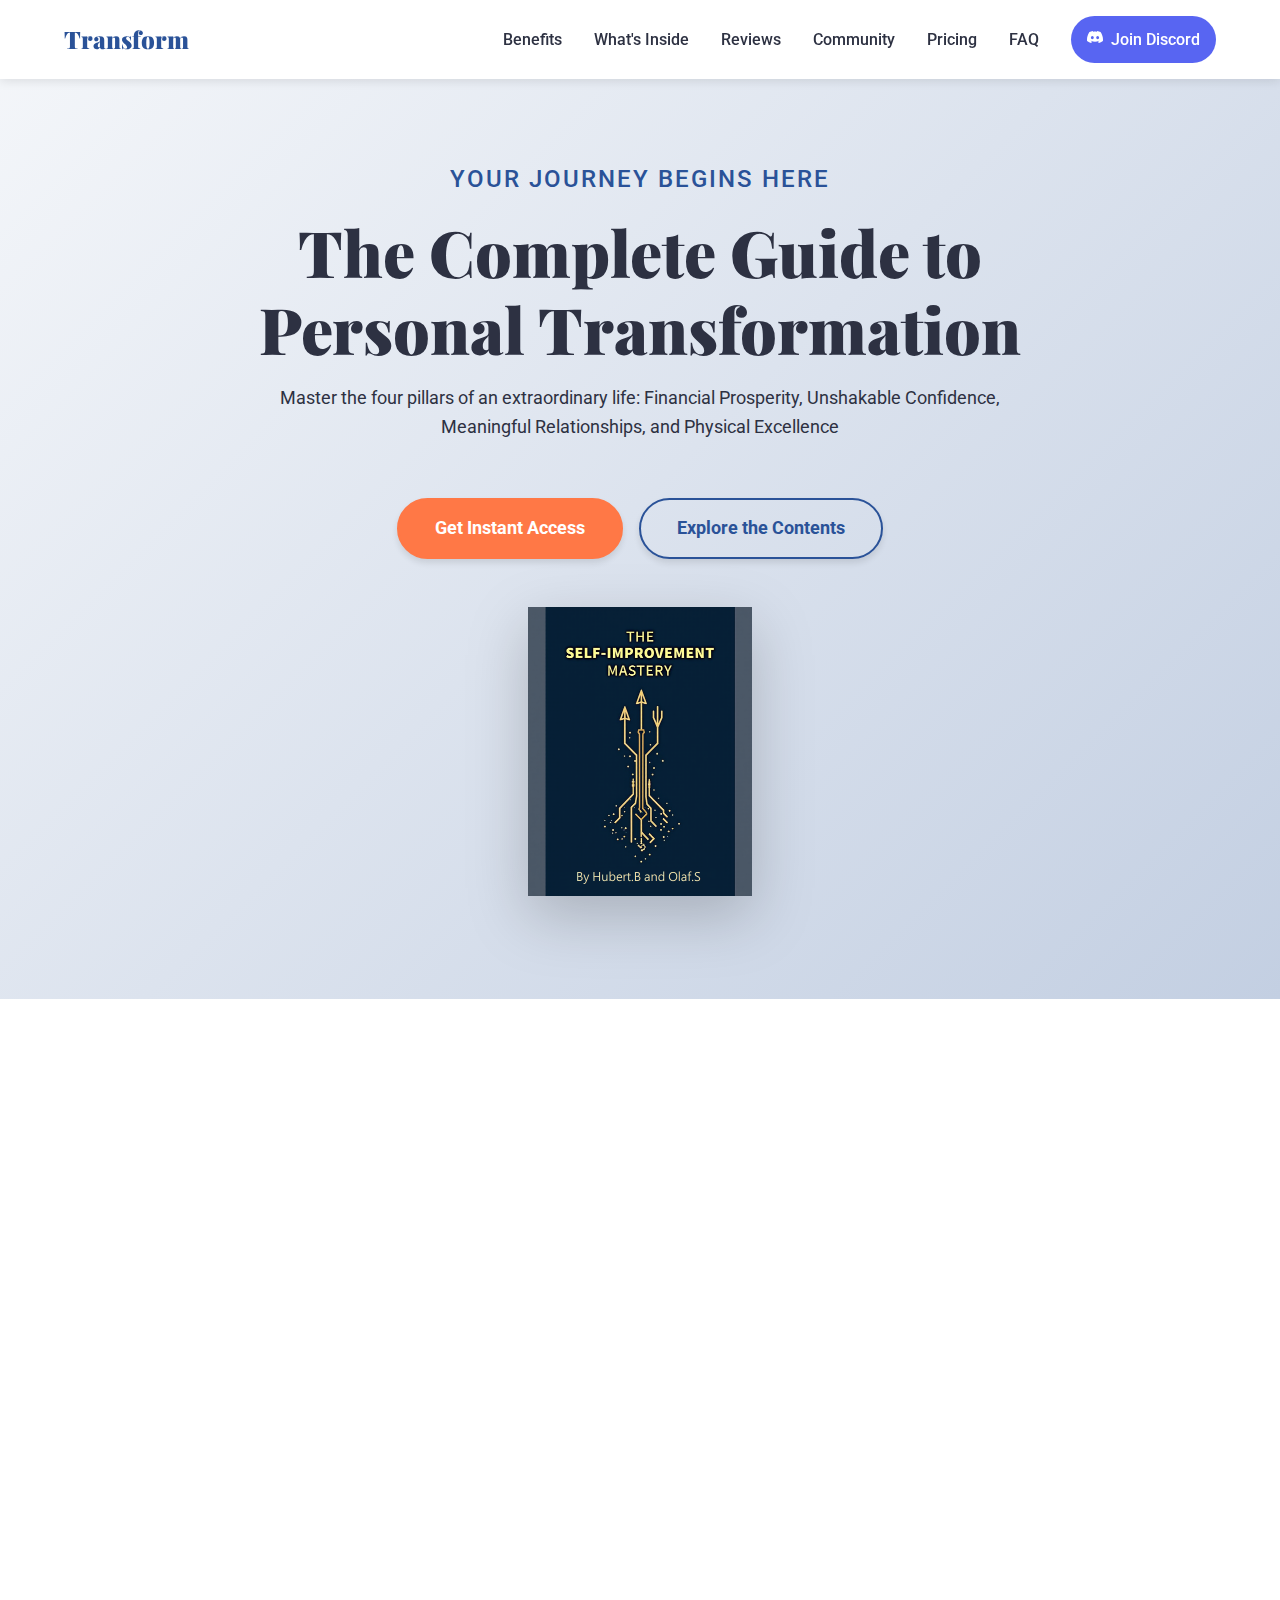
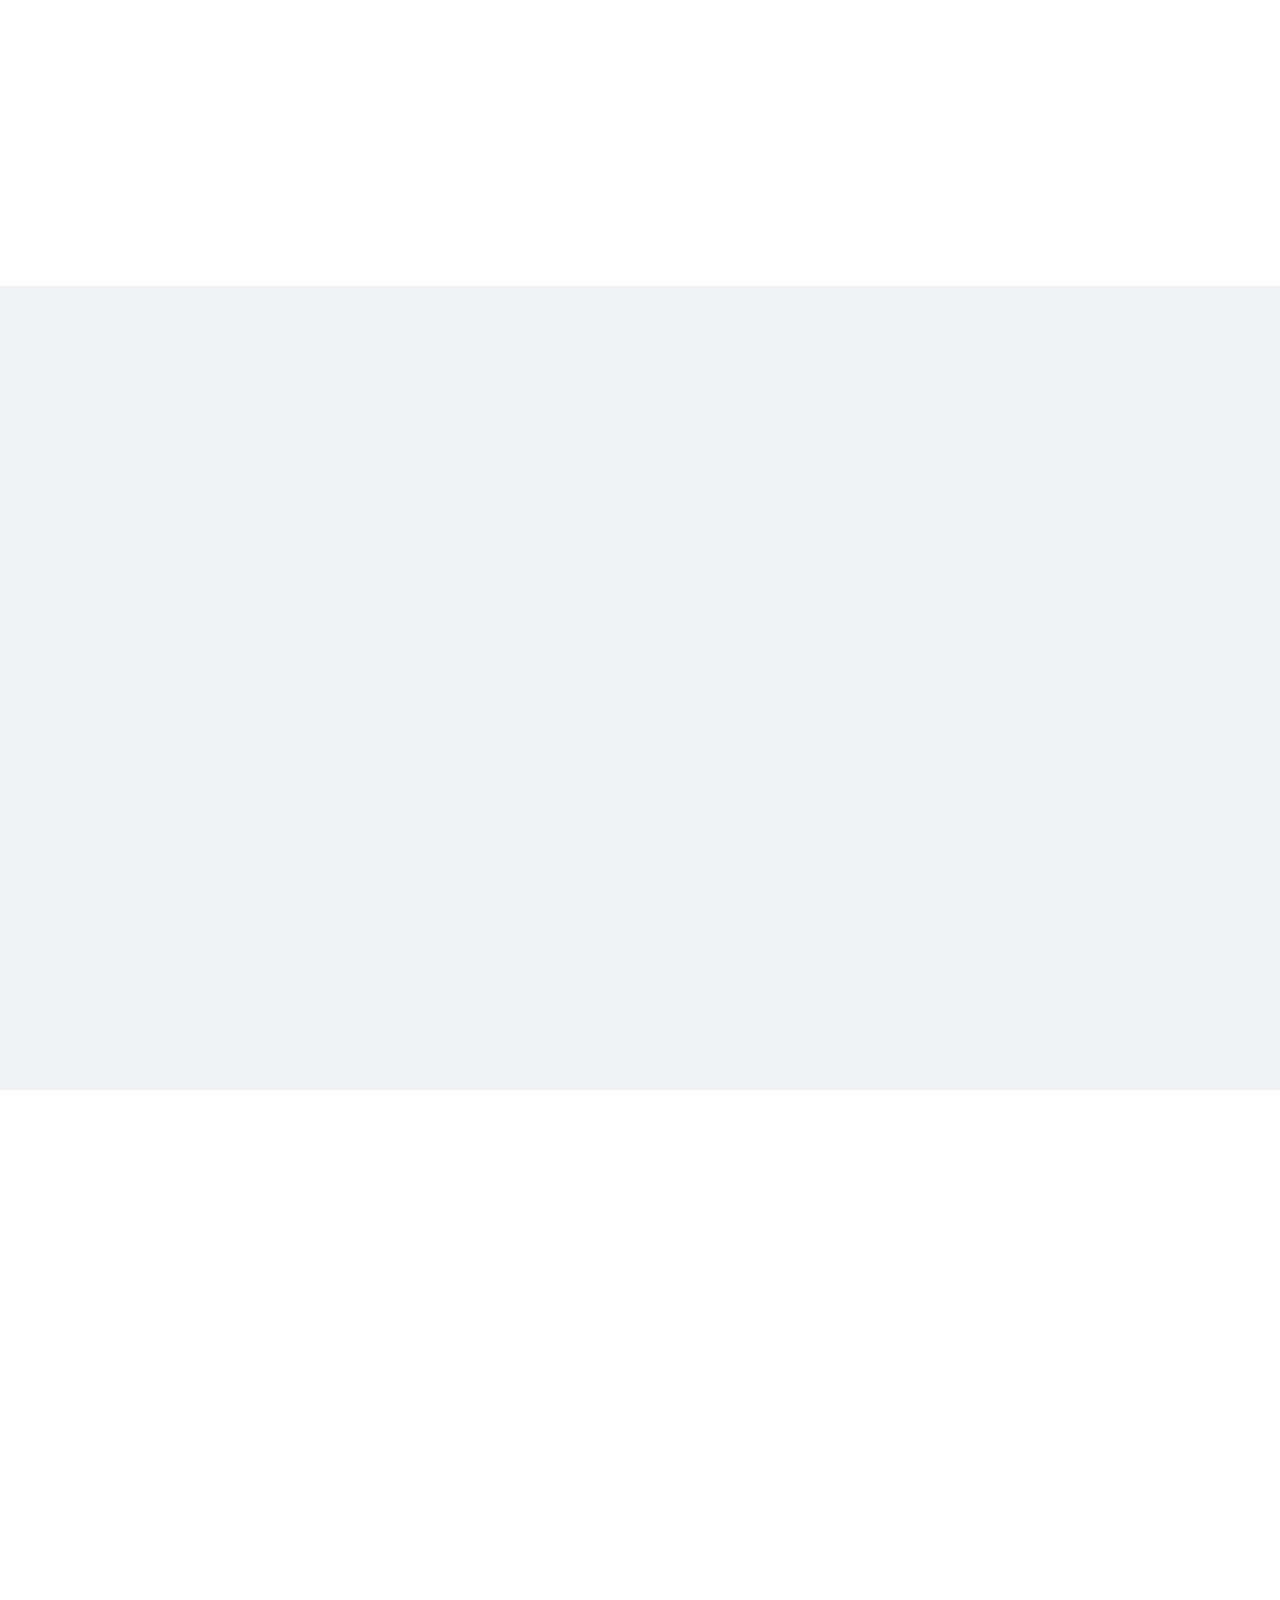
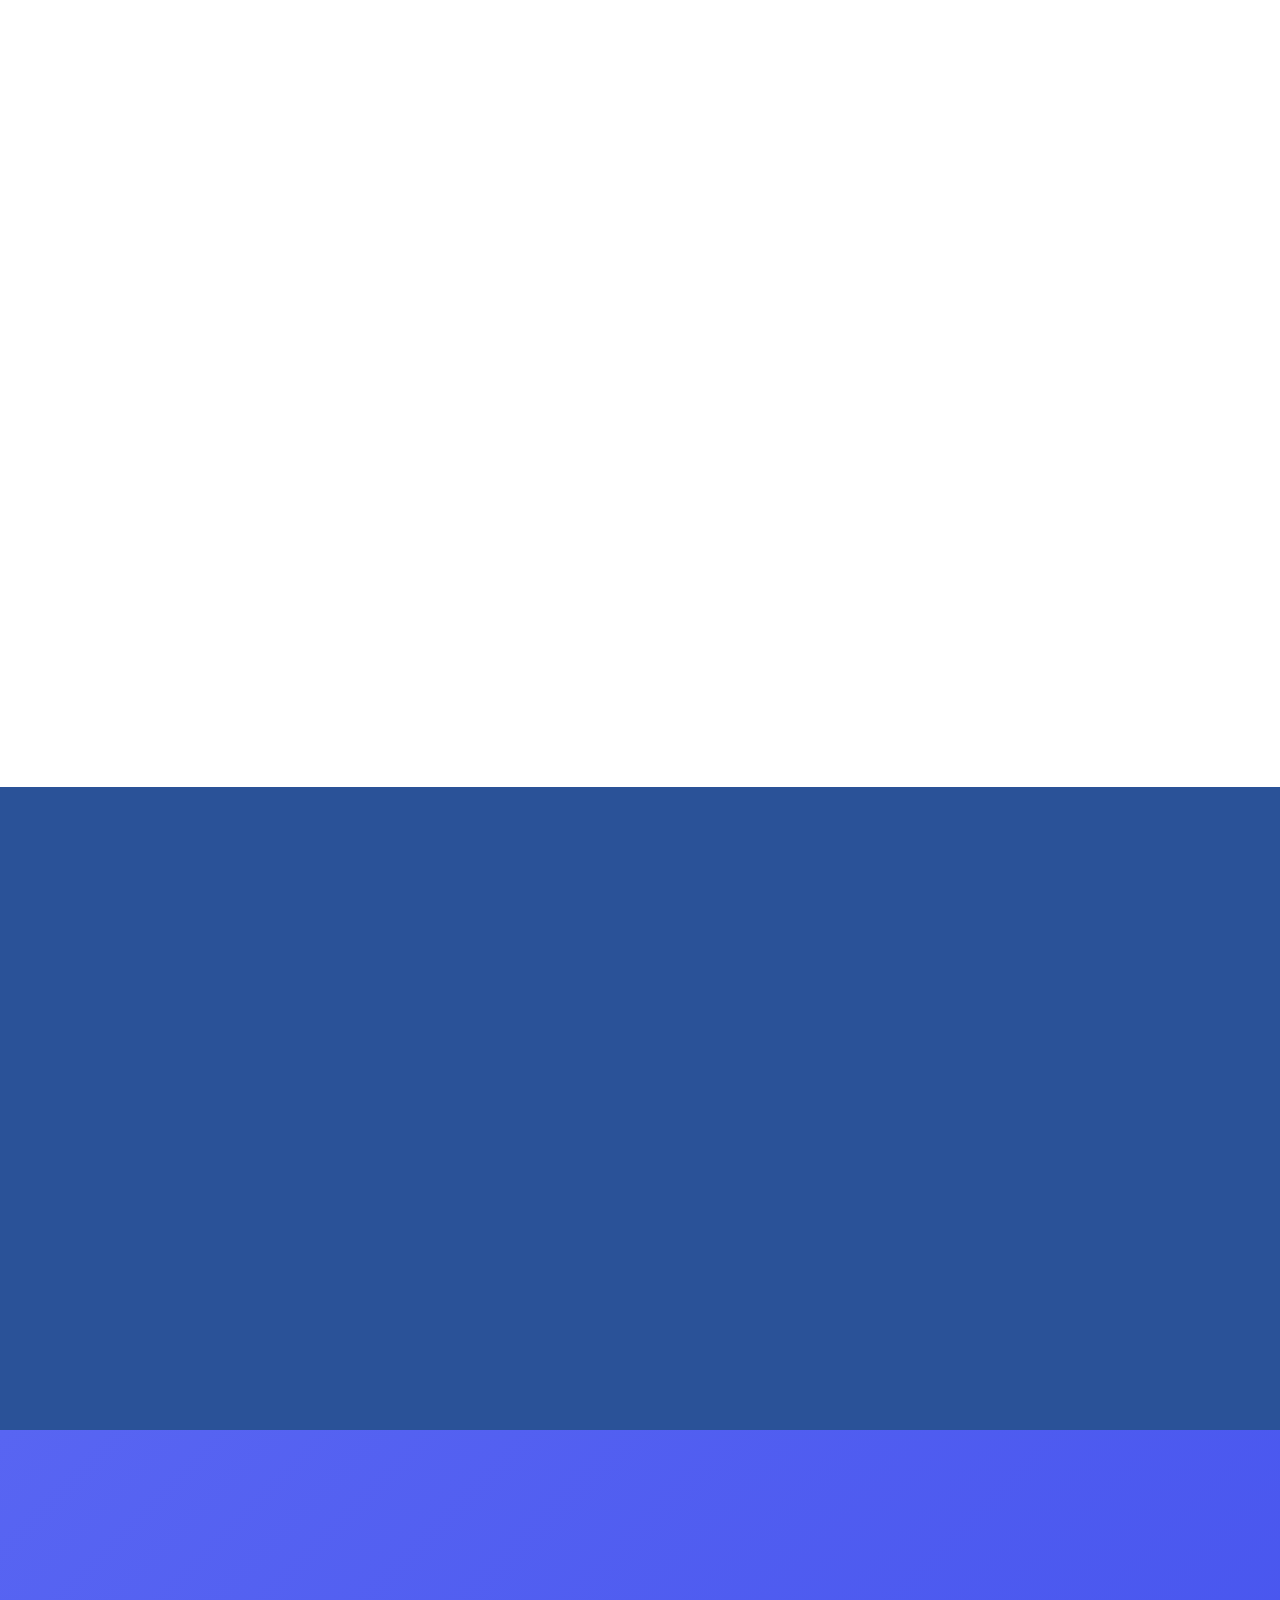
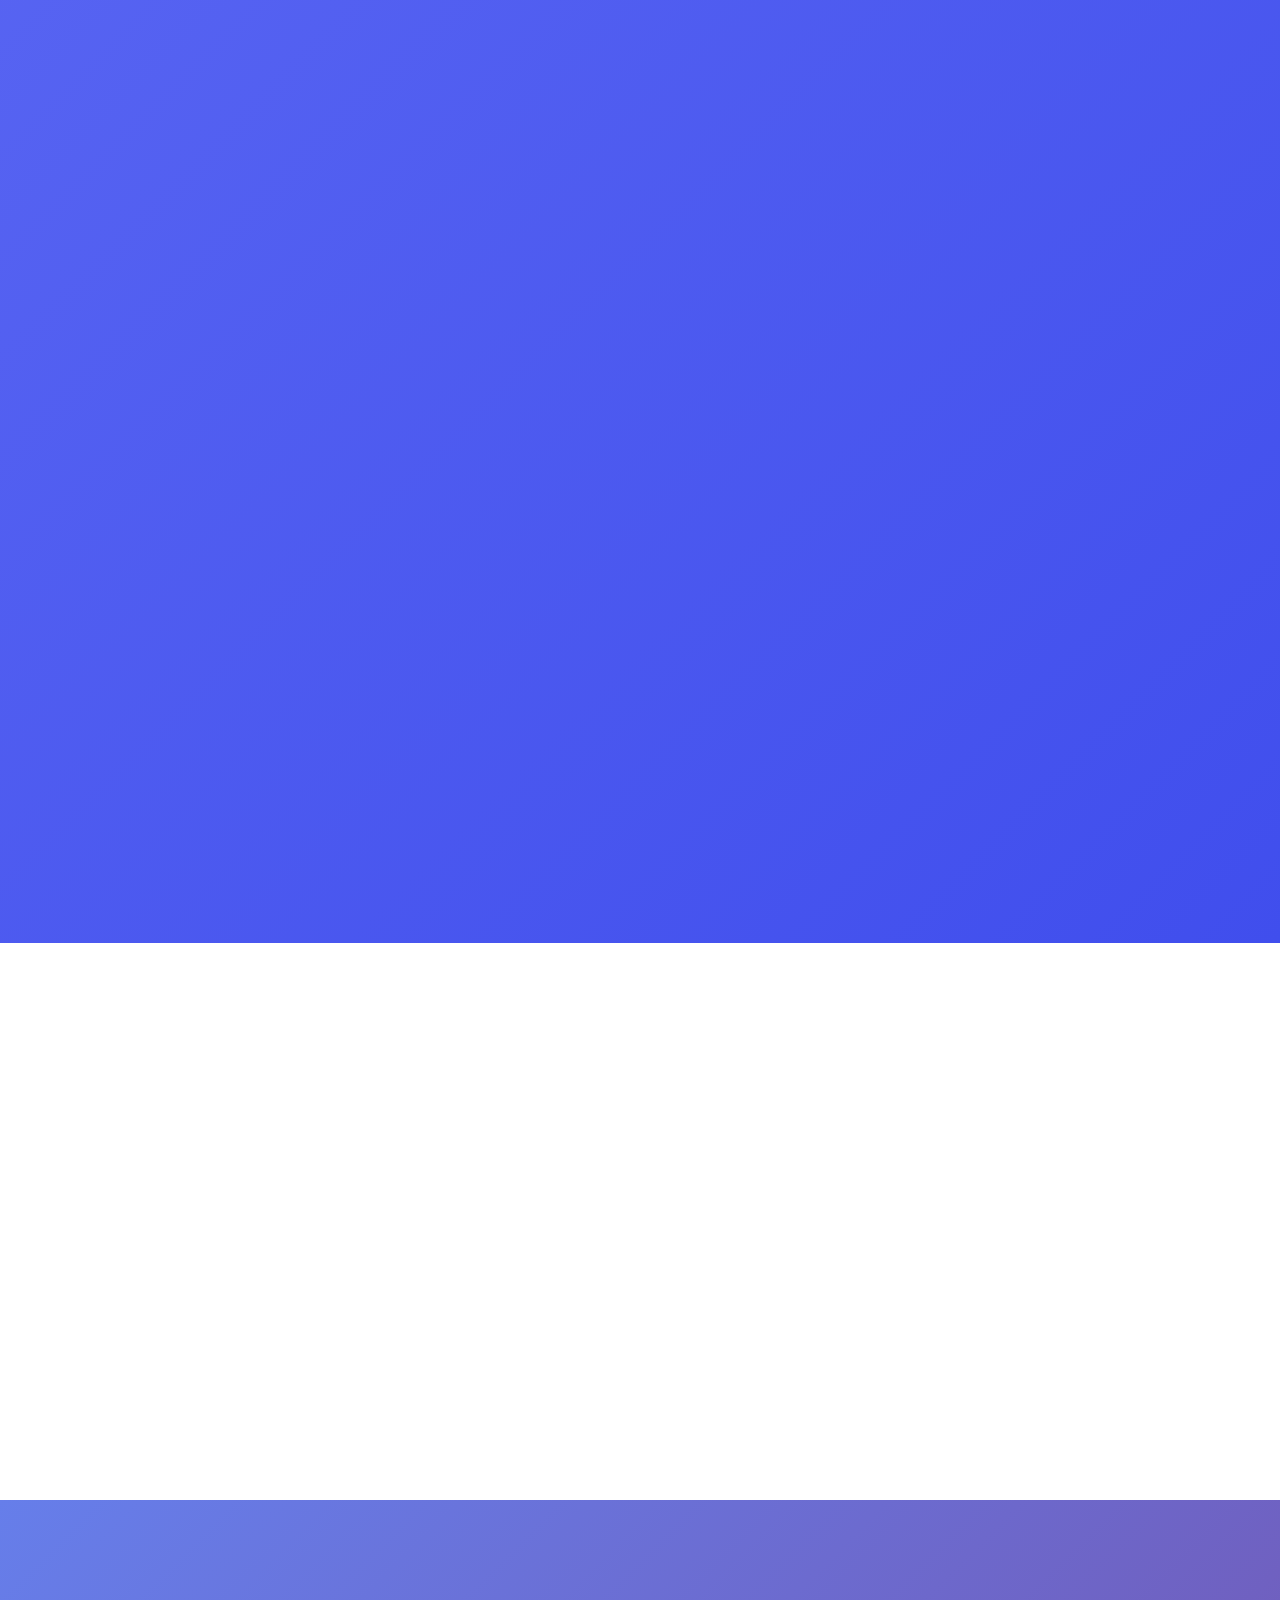
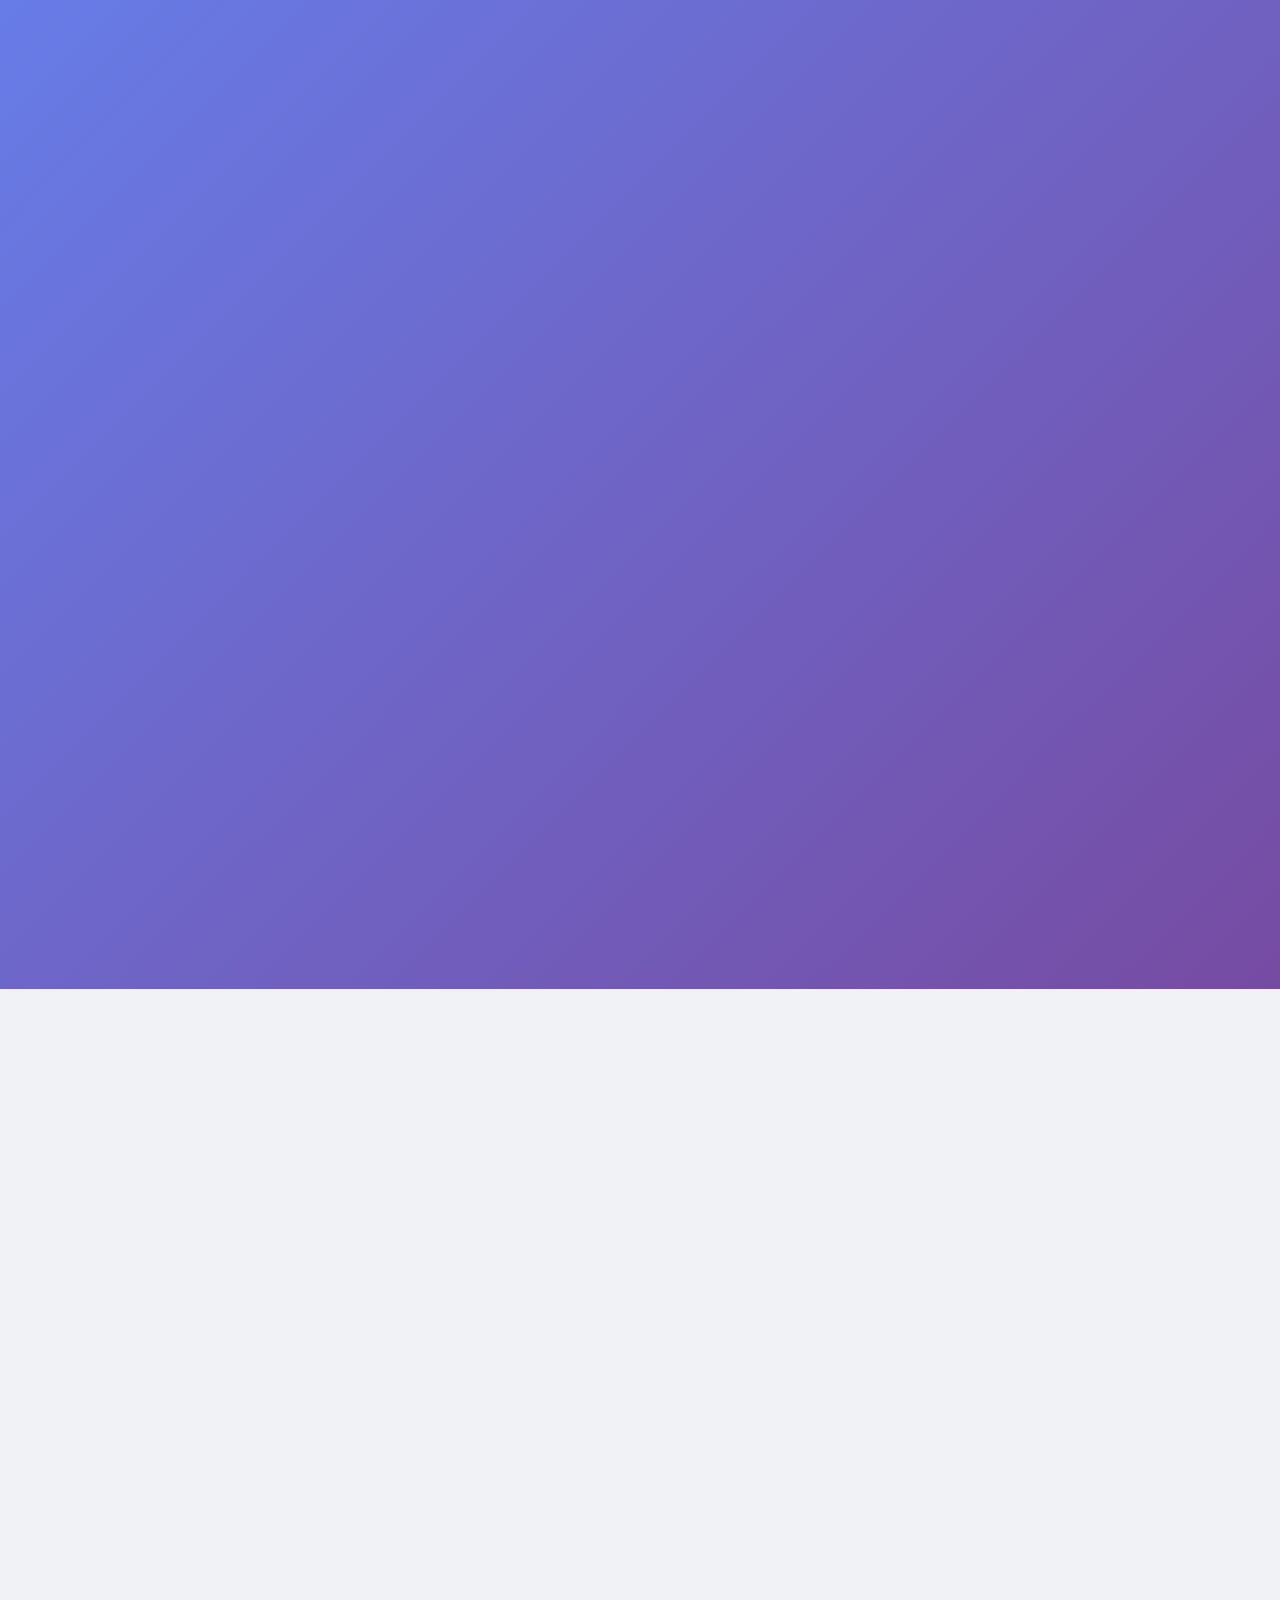
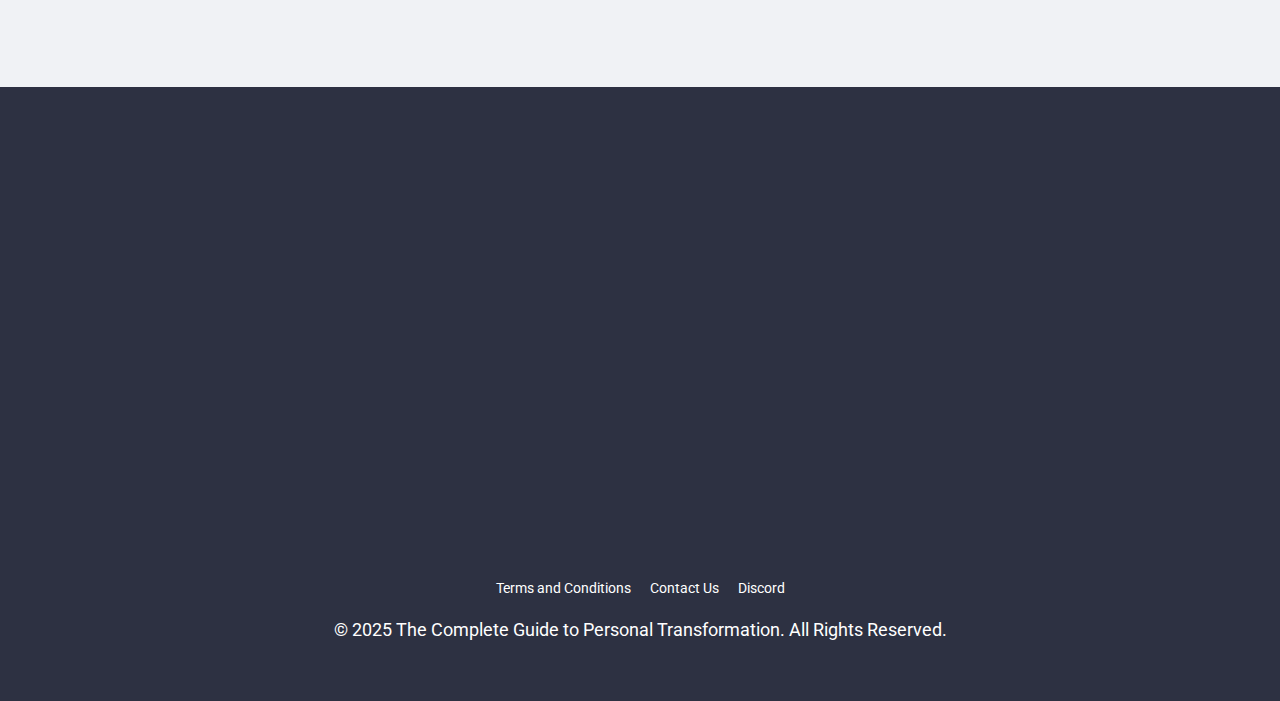
==== commit a009d1e2: "Update index.html" ====
--- a/index.html
+++ b/index.html
@@ -378,12 +378,16 @@
             <a href="#" class="btn btn-primary float">Get Instant Access Now</a>
             
             <div class="guarantee">
-                <p>What you'll receive with your purchase:</p>
-                <ul style="text-align: left; list-style-type: none; margin: 1rem 0;">
-                    <li style="margin-bottom: 0.5rem; display: flex; align-items: center;">
-                        <span style="margin-right: 0.5rem;">✅</span> The Complete Transformation Guide (PDF)
-                    </li>
-                </ul>
+              <p>What you'll receive with your purchase:</p>
+<ul style="text-align: left; list-style-type: none; margin: 1rem 0;">
+    <li style="margin-bottom: 0.5rem; display: flex; align-items: center;">
+        <span style="margin-right: 0.5rem;">✅</span> The Complete Transformation Guide (PDF)
+    </li>
+    <li style="margin-bottom: 0.5rem; display: flex; align-items: center;">
+        <span style="margin-right: 0.5rem;">✅</span> Exclusive access to the Discord server
+    </li>
+</ul>
+
             </div>
         </div>
     </div>
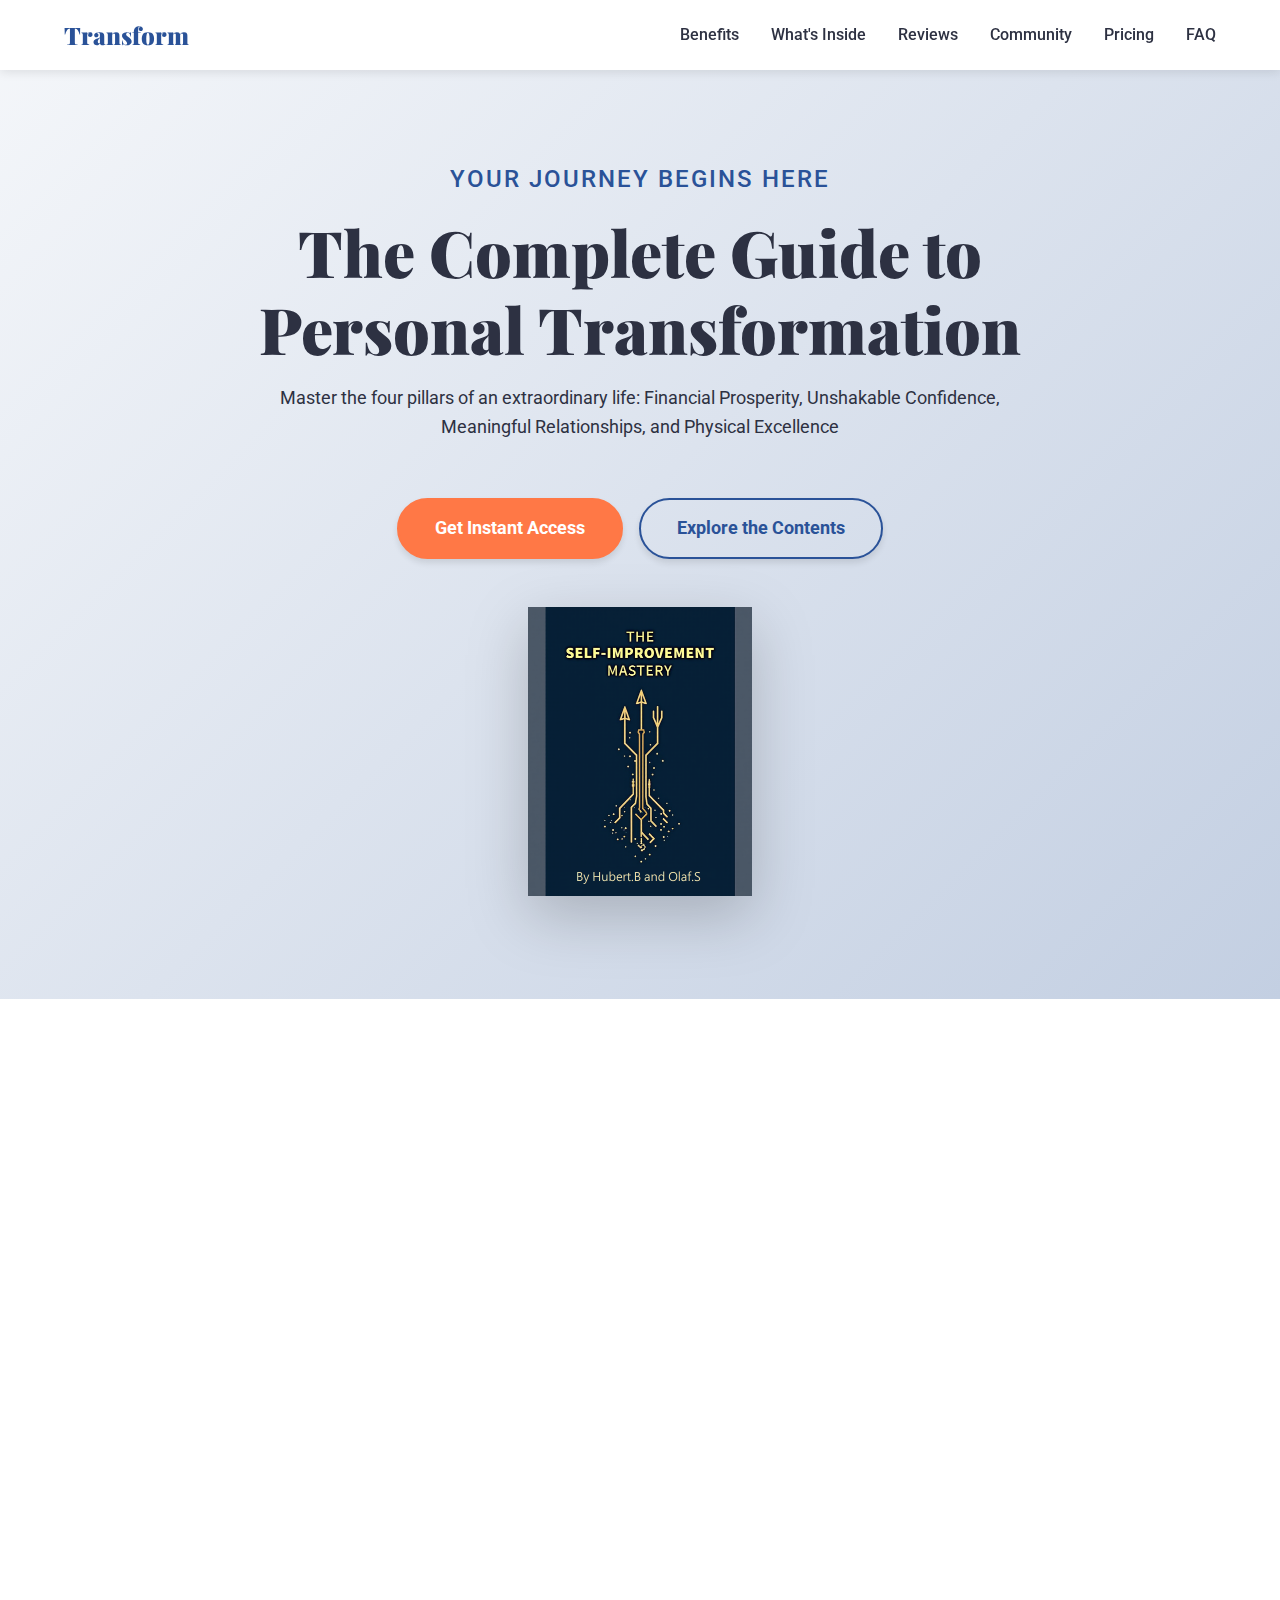
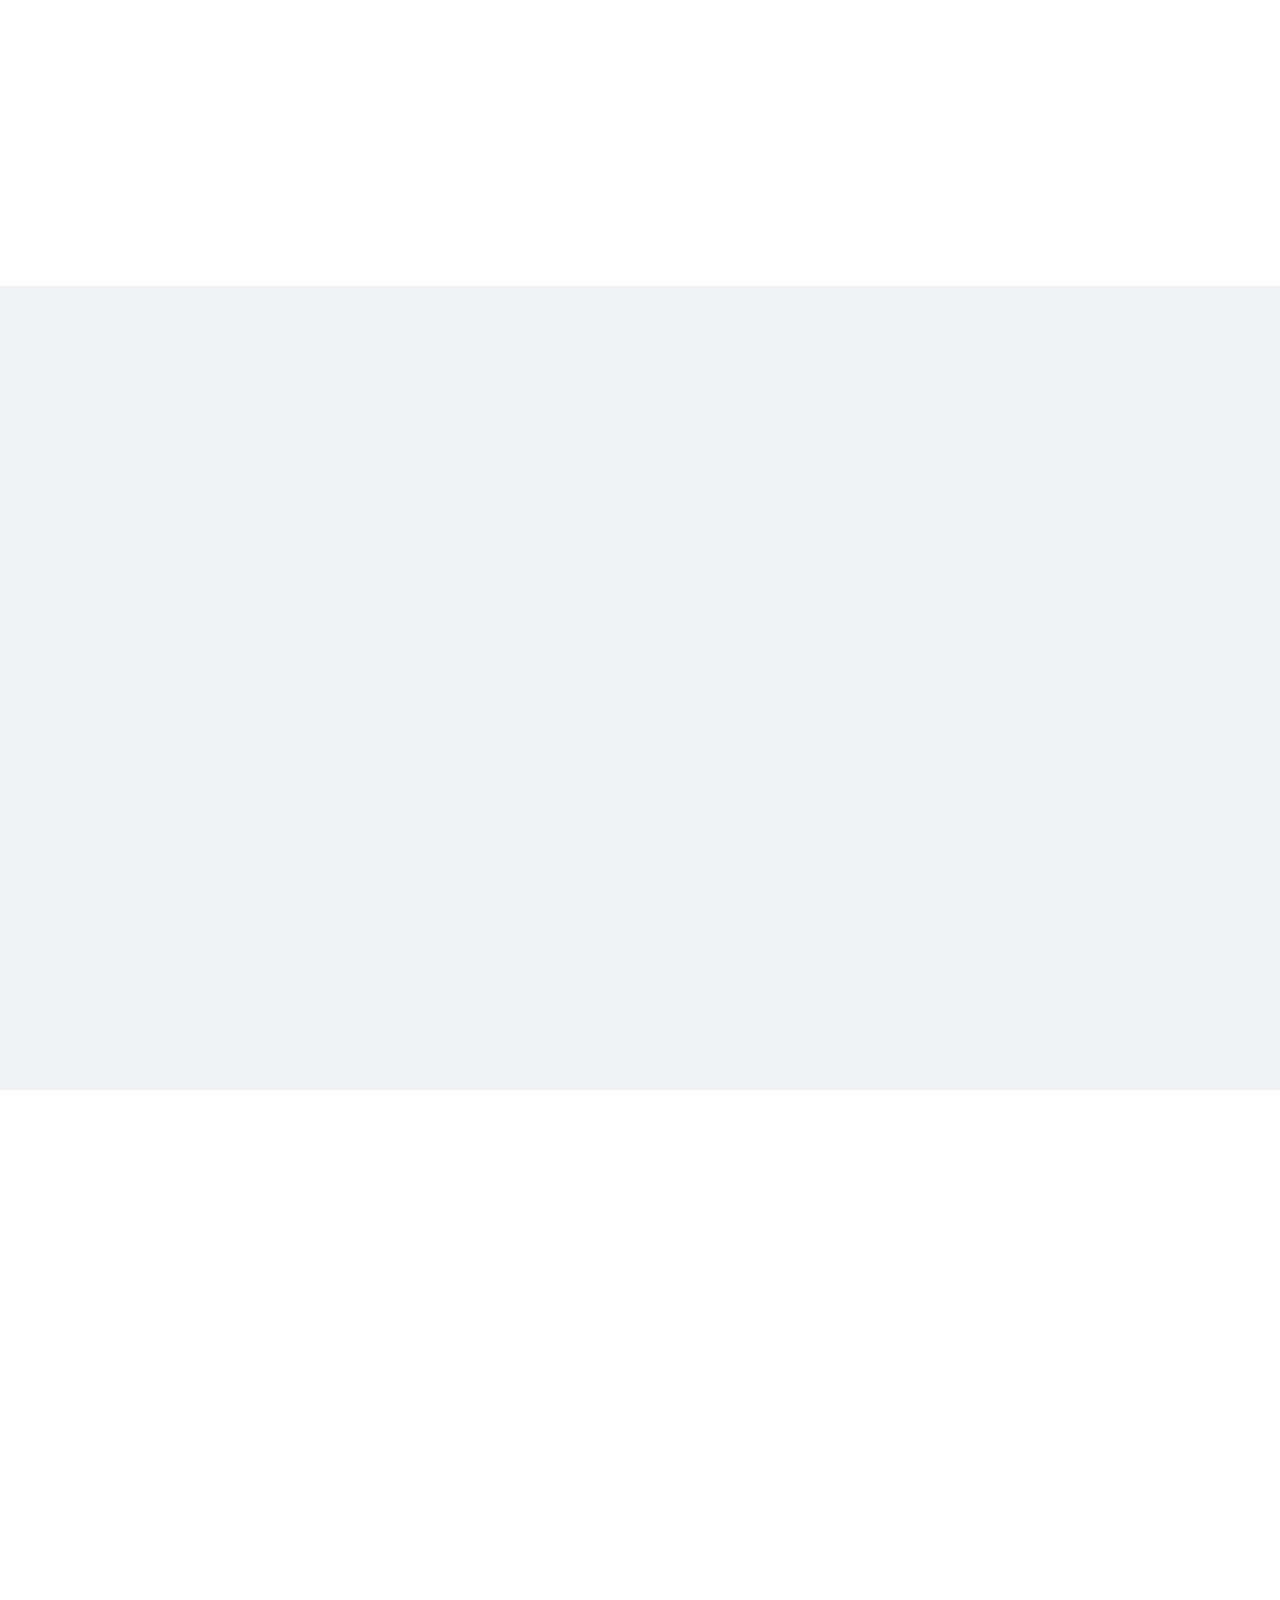
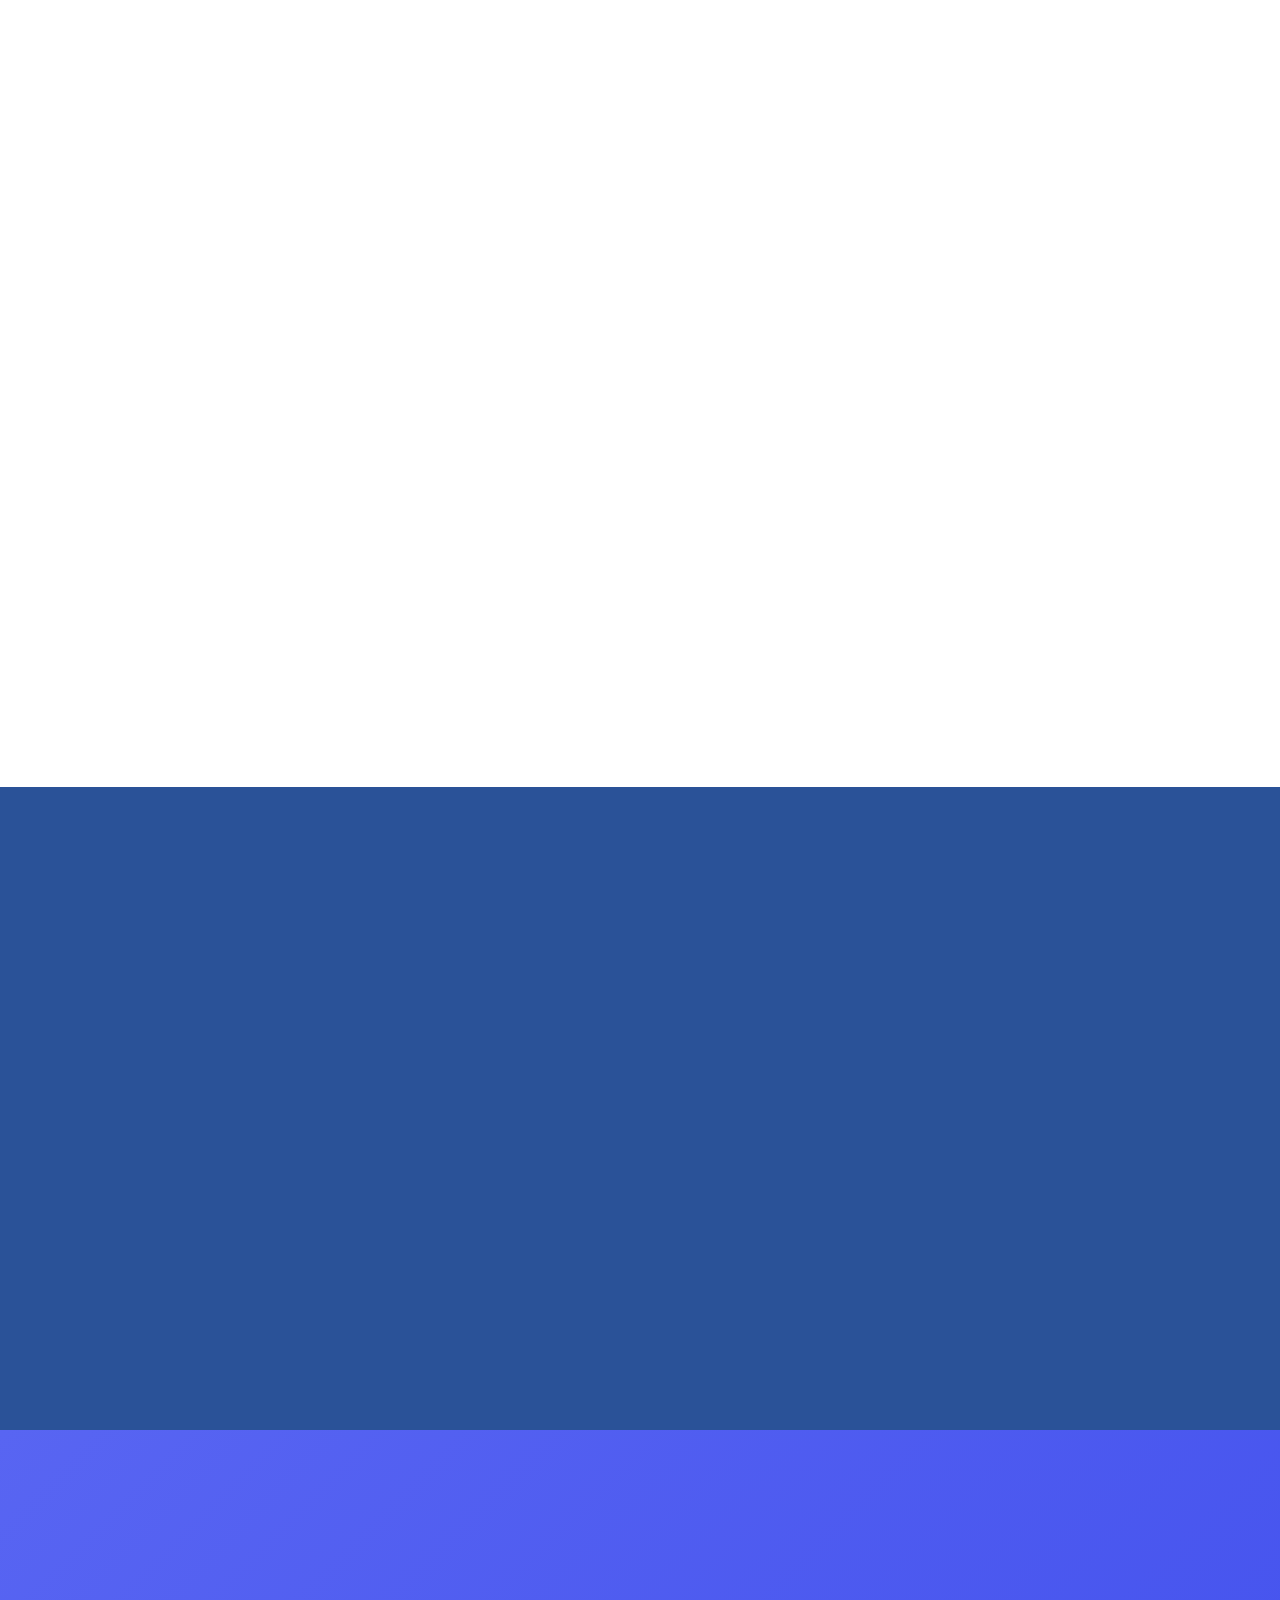
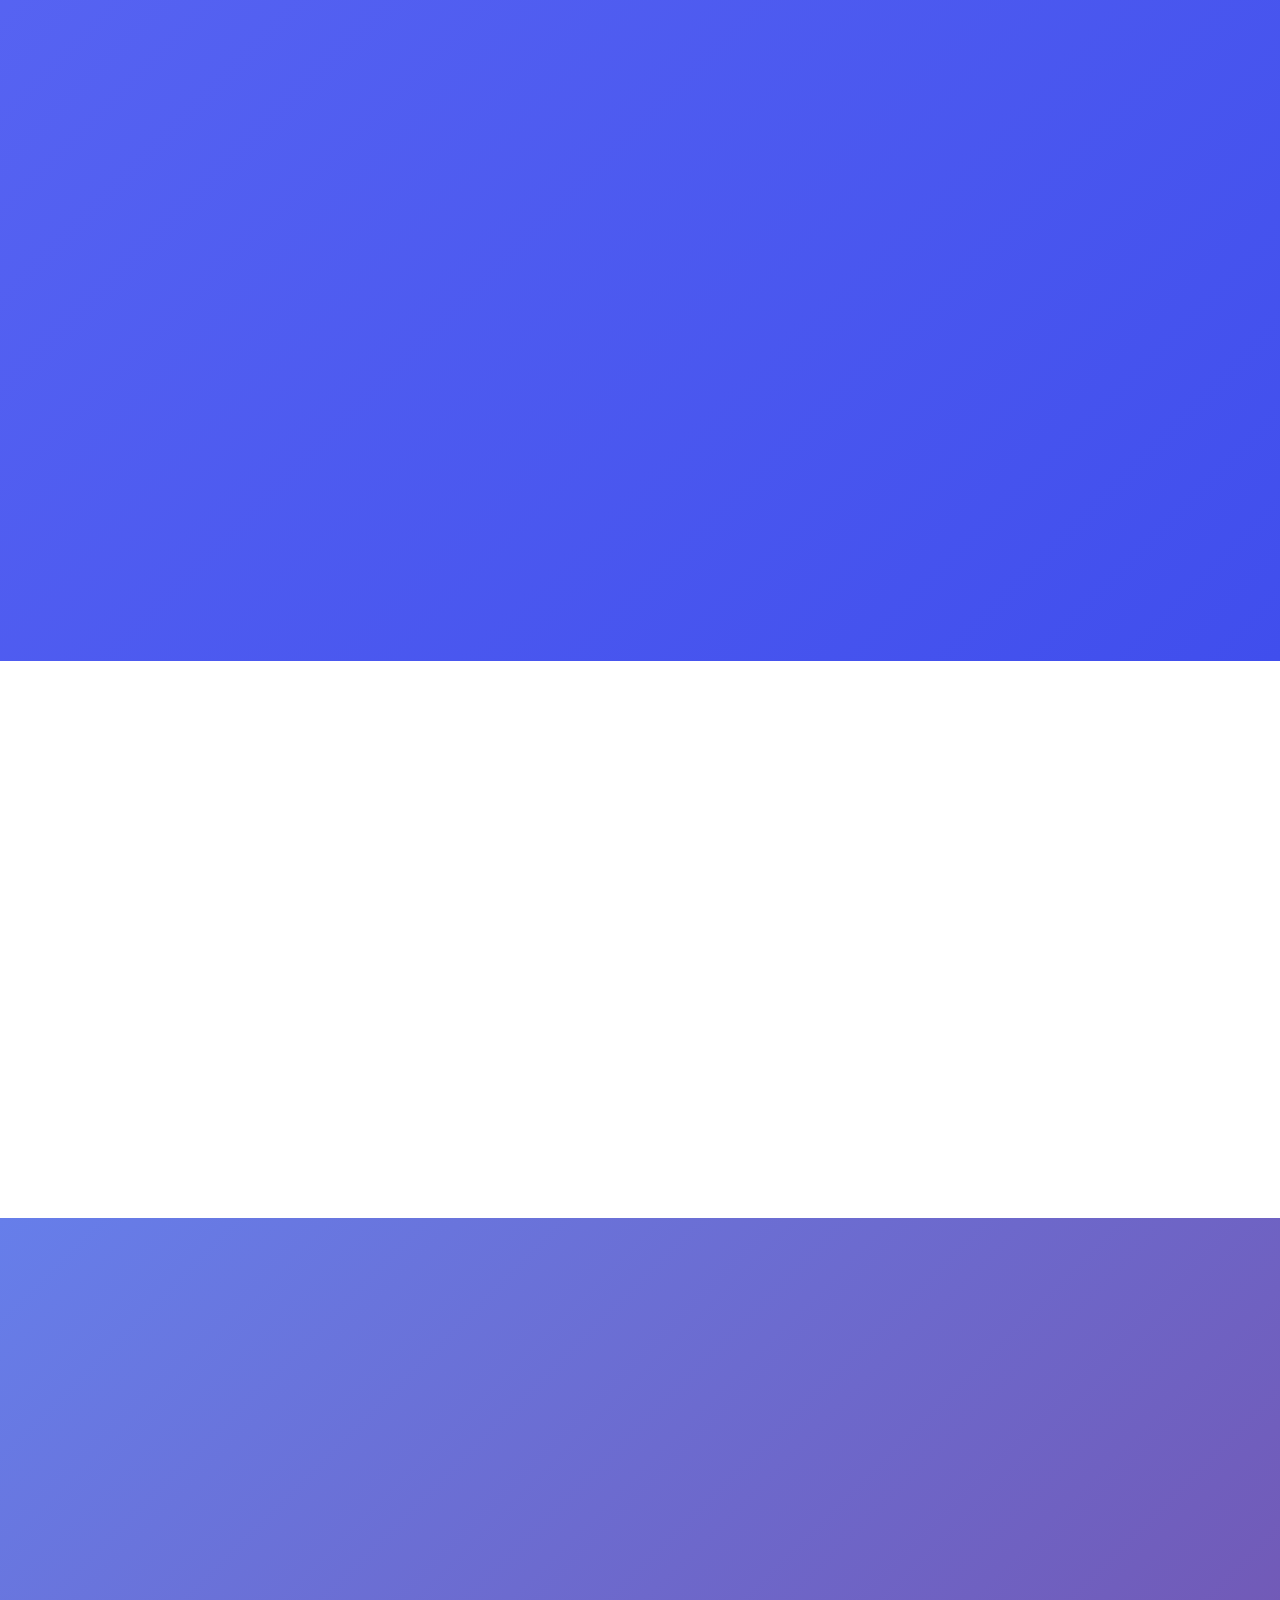
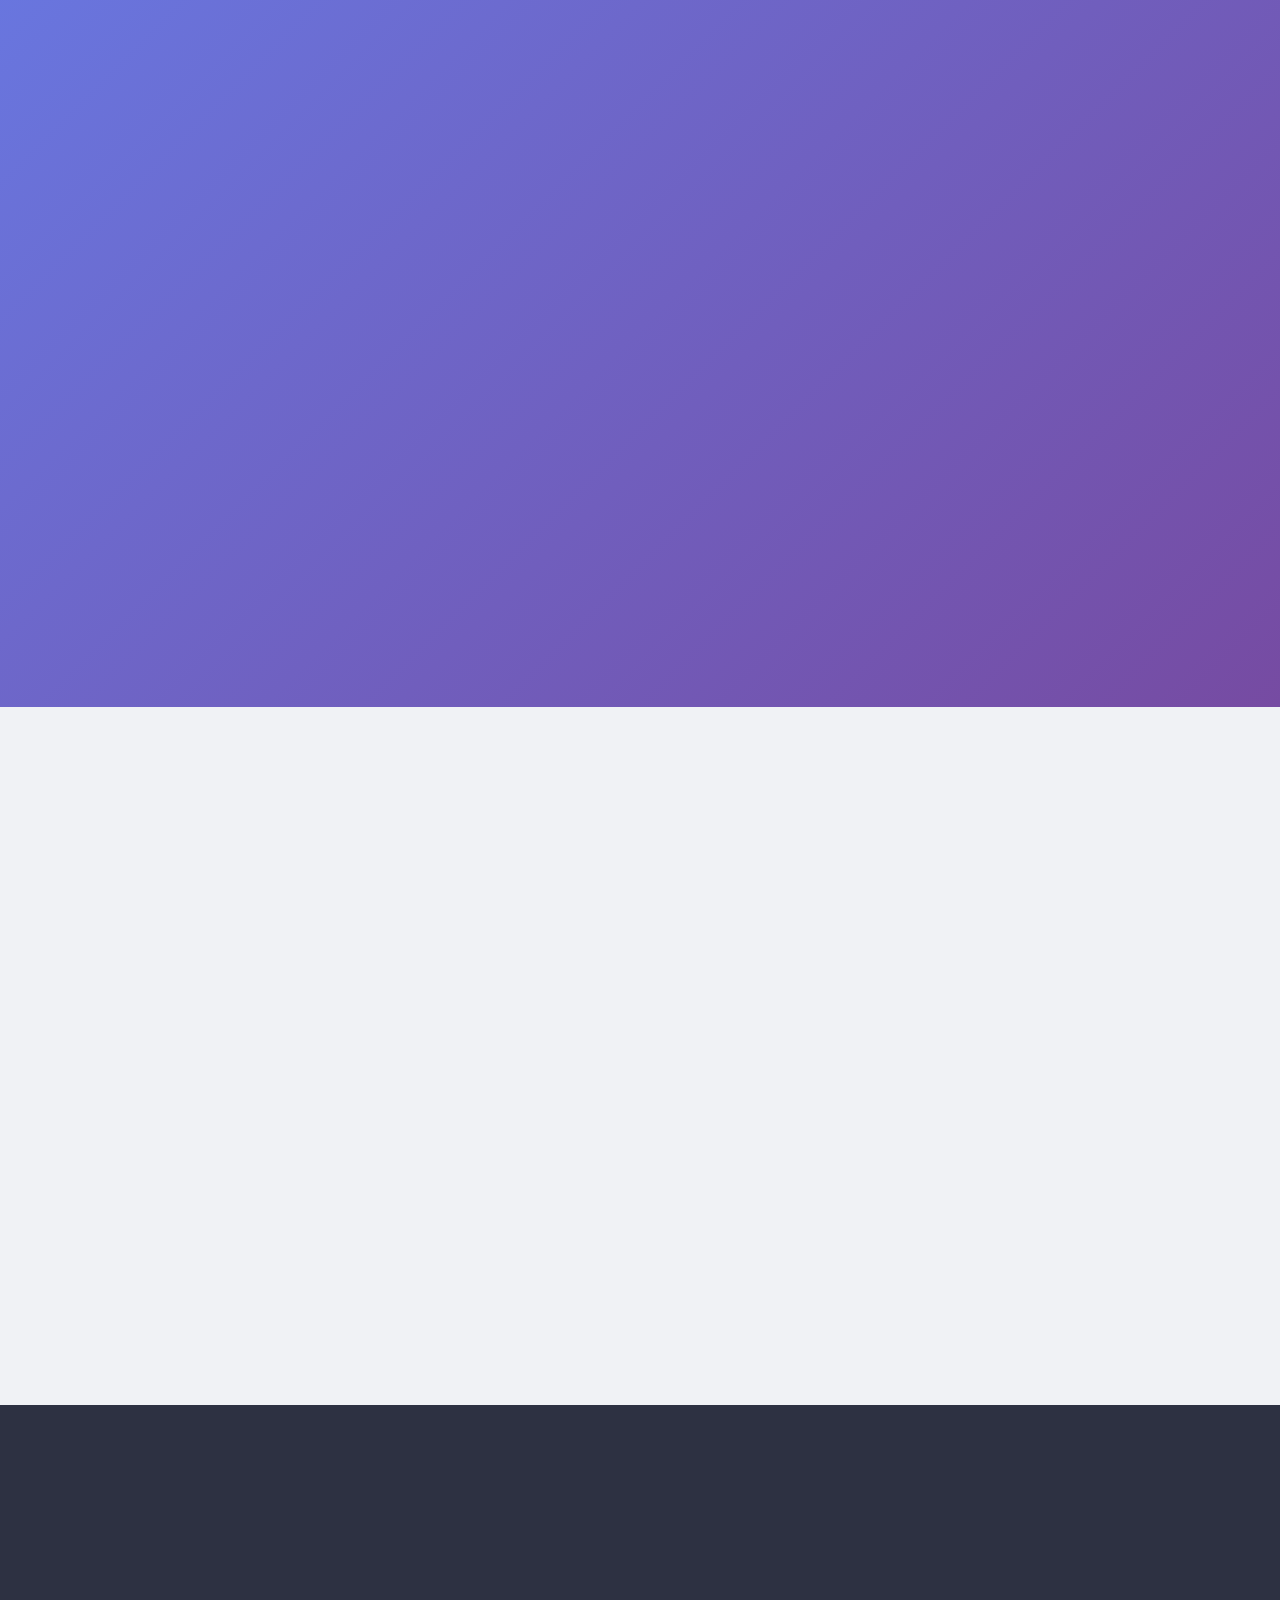
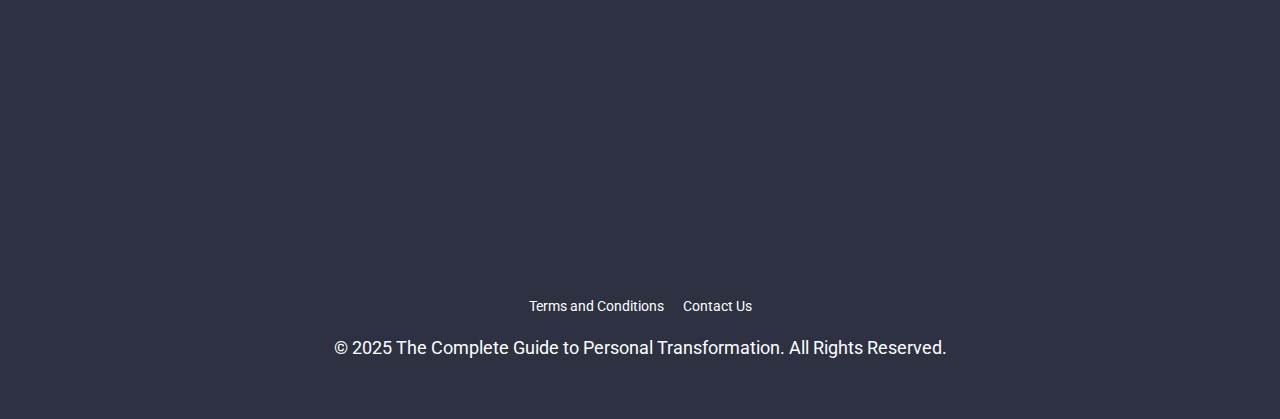
==== commit 2b97b6f5: "Update index.html" ====
--- a/index.html
+++ b/index.html
@@ -22,14 +22,6 @@
                     <a href="#community">Community</a>
                     <a href="#pricing">Pricing</a>
                     <a href="#faq">FAQ</a>
-                    <a href="https://discord.gg/UMexEde5" target="_blank" class="discord-nav-btn">
-                        <span class="discord-icon">
-                            <svg width="16" height="16" viewBox="0 0 71 55" fill="none" xmlns="http://www.w3.org/2000/svg">
-                                <path d="M60.1045 4.8978C55.5792 2.8214 50.7265 1.2916 45.6527 0.41542C45.5603 0.39851 45.468 0.440769 45.4204 0.525289C44.7963 1.6353 44.105 3.0834 43.6209 4.2216C38.1637 3.4046 32.7345 3.4046 27.3892 4.2216C26.905 3.0581 26.1886 1.6353 25.5617 0.525289C25.5141 0.443589 25.4218 0.40133 25.3294 0.41542C20.2584 1.2888 15.4057 2.8186 10.8776 4.8978C10.8384 4.9147 10.8048 4.9429 10.7825 4.9795C1.57795 18.7309 -0.943561 32.1443 0.293408 45.3914C0.299005 45.4562 0.335386 45.5182 0.385761 45.5576C6.45866 50.0174 12.3413 52.7249 18.1147 54.5195C18.2071 54.5477 18.305 54.5139 18.3638 54.4378C19.7295 52.5728 20.9469 50.6063 21.9907 48.5383C22.0523 48.4172 21.9935 48.2735 21.8676 48.2256C19.9366 47.4931 18.0979 46.6 16.3292 45.5858C16.1893 45.5041 16.1781 45.304 16.3068 45.2082C16.679 44.9293 17.0513 44.6391 17.4067 44.3461C17.471 44.2926 17.5606 44.2813 17.6362 44.3151C29.2558 49.6202 41.8354 49.6202 53.3179 44.3151C53.3935 44.2785 53.4831 44.2898 53.5502 44.3433C53.9057 44.6363 54.2779 44.9293 54.6529 45.2082C54.7816 45.304 54.7732 45.5041 54.6333 45.5858C52.8646 46.6197 51.0259 47.4931 49.0921 48.2228C48.9662 48.2707 48.9102 48.4172 48.9718 48.5383C50.038 50.6034 51.2554 52.5699 52.5959 54.435C52.6519 54.5139 52.7526 54.5477 52.845 54.5195C58.6464 52.7249 64.529 50.0174 70.6019 45.5576C70.6551 45.5182 70.6887 45.459 70.6943 45.3942C72.1747 30.0791 68.2147 16.7757 60.1968 4.9823C60.1772 4.9429 60.1437 4.9147 60.1045 4.8978ZM23.7259 37.3253C20.2276 37.3253 17.3451 34.1136 17.3451 30.1693C17.3451 26.225 20.1717 23.0133 23.7259 23.0133C27.308 23.0133 30.1626 26.2532 30.1066 30.1693C30.1066 34.1136 27.28 37.3253 23.7259 37.3253ZM47.3178 37.3253C43.8196 37.3253 40.9371 34.1136 40.9371 30.1693C40.9371 26.225 43.7636 23.0133 47.3178 23.0133C50.9 23.0133 53.7545 26.2532 53.6986 30.1693C53.6986 34.1136 50.9 37.3253 47.3178 37.3253Z" fill="currentColor"/>
-                            </svg>
-                        </span>
-                        Join Discord
-                    </a>
                 </div>
             </nav>
         </div>
@@ -273,55 +265,38 @@
         </div>
     </section>
 
-    <!-- Community Section with Discord -->
+    <!-- Community Section (Modified) -->
     <section class="community" id="community">
     <div class="container">
         <h2 class="section-title fade-in">Join Our Transformation Community</h2>
         
         <div class="community-container">
-            <p class="fade-in">Connect with like-minded individuals on their transformation journey. Get support, share victories, and overcome challenges together in our exclusive Discord community.</p>
-            
-            <div class="discord-card fade-in">
-                <svg class="discord-logo" width="124" height="96" viewBox="0 0 71 55" fill="none" xmlns="http://www.w3.org/2000/svg">
-                    <path d="M60.1045 4.8978C55.5792 2.8214 50.7265 1.2916 45.6527 0.41542C45.5603 0.39851 45.468 0.440769 45.4204 0.525289C44.7963 1.6353 44.105 3.0834 43.6209 4.2216C38.1637 3.4046 32.7345 3.4046 27.3892 4.2216C26.905 3.0581 26.1886 1.6353 25.5617 0.525289C25.5141 0.443589 25.4218 0.40133 25.3294 0.41542C20.2584 1.2888 15.4057 2.8186 10.8776 4.8978C10.8384 4.9147 10.8048 4.9429 10.7825 4.9795C1.57795 18.7309 -0.943561 32.1443 0.293408 45.3914C0.299005 45.4562 0.335386 45.5182 0.385761 45.5576C6.45866 50.0174 12.3413 52.7249 18.1147 54.5195C18.2071 54.5477 18.305 54.5139 18.3638 54.4378C19.7295 52.5728 20.9469 50.6063 21.9907 48.5383C22.0523 48.4172 21.9935 48.2735 21.8676 48.2256C19.9366 47.4931 18.0979 46.6 16.3292 45.5858C16.1893 45.5041 16.1781 45.304 16.3068 45.2082C16.679 44.9293 17.0513 44.6391 17.4067 44.3461C17.471 44.2926 17.5606 44.2813 17.6362 44.3151C29.2558 49.6202 41.8354 49.6202 53.3179 44.3151C53.3935 44.2785 53.4831 44.2898 53.5502 44.3433C53.9057 44.6363 54.2779 44.9293 54.6529 45.2082C54.7816 45.304 54.7732 45.5041 54.6333 45.5858C52.8646 46.6197 51.0259 47.4931 49.0921 48.2228C48.9662 48.2707 48.9102 48.4172 48.9718 48.5383C50.038 50.6034 51.2554 52.5699 52.5959 54.435C52.6519 54.5139 52.7526 54.5477 52.845 54.5195C58.6464 52.7249 64.529 50.0174 70.6019 45.5576C70.6551 45.5182 70.6887 45.459 70.6943 45.3942C72.1747 30.0791 68.2147 16.7757 60.1968 4.9823C60.1772 4.9429 60.1437 4.9147 60.1045 4.8978ZM23.7259 37.3253C20.2276 37.3253 17.3451 34.1136 17.3451 30.1693C17.3451 26.225 20.1717 23.0133 23.7259 23.0133C27.308 23.0133 30.1626 26.2532 30.1066 30.1693C30.1066 34.1136 27.28 37.3253 23.7259 37.3253ZM47.3178 37.3253C43.8196 37.3253 40.9371 34.1136 40.9371 30.1693C40.9371 26.225 43.7636 23.0133 47.3178 23.0133C50.9 23.0133 53.7545 26.2532 53.6986 30.1693C53.6986 34.1136 50.9 37.3253 47.3178 37.3253Z" fill="white"/>
-                </svg>
-                
+            <p class="fade-in">Connect with like-minded individuals on their transformation journey. Get support, share victories, and overcome challenges together in our exclusive community.</p>
+            
+            <div class="community-card fade-in">
                 <h3>The Transformation Hub</h3>
-                <p>Our private Discord server exclusively for guide owners.</p>
-                
-                <div class="discord-features">
-        
-                    
-                    <div class="discord-feature">
-                        <div class="discord-feature-icon">👥</div>
+                <p>Our private community exclusively for guide owners.</p>
+                
+                <div class="community-features">
+                    <div class="community-feature">
+                        <div class="community-feature-icon">👥</div>
                         <div>
                             <h4>Peer Support</h4>
                             <p>Connect with others on the same journey for motivation and encouragement.</p>
                         </div>
                     </div>
                     
-                 
-                    
-                    <div class="discord-feature">
-                        <div class="discord-feature-icon">🔐</div>
+                    <div class="community-feature">
+                        <div class="community-feature-icon">🔐</div>
                         <div>
                             <h4>Exclusive Content</h4>
                             <p>Get access to bonus resources, live Q&As, and community events.</p>
                         </div>
                     </div>
                 </div>
-                
-                <div class="discord-cta">
-                    <a href="https://discord.gg/UMexEde5" target="_blank" class="btn-discord">
-                        <svg width="24" height="24" viewBox="0 0 71 55" fill="none" xmlns="http://www.w3.org/2000/svg" style="margin-right: 10px;">
-                            <path d="M60.1045 4.8978C55.5792 2.8214 50.7265 1.2916 45.6527 0.41542C45.5603 0.39851 45.468 0.440769 45.4204 0.525289C44.7963 1.6353 44.105 3.0834 43.6209 4.2216C38.1637 3.4046 32.7345 3.4046 27.3892 4.2216C26.905 3.0581 26.1886 1.6353 25.5617 0.525289C25.5141 0.443589 25.4218 0.40133 25.3294 0.41542C20.2584 1.2888 15.4057 2.8186 10.8776 4.8978C10.8384 4.9147 10.8048 4.9429 10.7825 4.9795C1.57795 18.7309 -0.943561 32.1443 0.293408 45.3914C0.299005 45.4562 0.335386 45.5182 0.385761 45.5576C6.45866 50.0174 12.3413 52.7249 18.1147 54.5195C18.2071 54.5477 18.305 54.5139 18.3638 54.4378C19.7295 52.5728 20.9469 50.6063 21.9907 48.5383C22.0523 48.4172 21.9935 48.2735 21.8676 48.2256C19.9366 47.4931 18.0979 46.6 16.3292 45.5858C16.1893 45.5041 16.1781 45.304 16.3068 45.2082C16.679 44.9293 17.0513 44.6391 17.4067 44.3461C17.471 44.2926 17.5606 44.2813 17.6362 44.3151C29.2558 49.6202 41.8354 49.6202 53.3179 44.3151C53.3935 44.2785 53.4831 44.2898 53.5502 44.3433C53.9057 44.6363 54.2779 44.9293 54.6529 45.2082C54.7816 45.304 54.7732 45.5041 54.6333 45.5858C52.8646 46.6197 51.0259 47.4931 49.0921 48.2228C48.9662 48.2707 48.9102 48.4172 48.9718 48.5383C50.038 50.6034 51.2554 52.5699 52.5959 54.435C52.6519 54.5139 52.7526 54.5477 52.845 54.5195C58.6464 52.7249 64.529 50.0174 70.6019 45.5576C70.6551 45.5182 70.6887 45.459 70.6943 45.3942C72.1747 30.0791 68.2147 16.7757 60.1968 4.9823C60.1772 4.9429 60.1437 4.9147 60.1045 4.8978ZM23.7259 37.3253C20.2276 37.3253 17.3451 34.1136 17.3451 30.1693C17.3451 26.225 20.1717 23.0133 23.7259 23.0133C27.308 23.0133 30.1626 26.2532 30.1066 30.1693C30.1066 34.1136 27.28 37.3253 23.7259 37.3253ZM47.3178 37.3253C43.8196 37.3253 40.9371 34.1136 40.9371 30.1693C40.9371 26.225 43.7636 23.0133 47.3178 23.0133C50.9 23.0133 53.7545 26.2532 53.6986 30.1693C53.6986 34.1136 50.9 37.3253 47.3178 37.3253Z" fill="#5865F2"/>
-                        </svg>
-                        Join Our Discord Server
-                    </a>
-                </div>
-            </div>
-            
-            <p class="fade-in">Already purchased the guide? Check your email for your exclusive Discord invitation link, or contact our support team for assistance.</p>
+            </div>
+            
+            <p class="fade-in">Already purchased the guide? Check your email for your exclusive community invitation, or contact our support team for assistance.</p>
         </div>
     </div>
 </section>
@@ -384,7 +359,7 @@
         <span style="margin-right: 0.5rem;">✅</span> The Complete Transformation Guide (PDF)
     </li>
     <li style="margin-bottom: 0.5rem; display: flex; align-items: center;">
-        <span style="margin-right: 0.5rem;">✅</span> Exclusive access to the Discord server
+        <span style="margin-right: 0.5rem;">✅</span> Exclusive access to the community (available after purchase)
     </li>
 </ul>
 
@@ -449,7 +424,6 @@
             <p class="fade-in">Today is the perfect day to begin your journey toward a more prosperous, confident, connected, and vital life. Join thousands of others in our community who are already experiencing the benefits of this comprehensive guide.</p>
             <div class="cta-buttons fade-in">
                 <a href="#" class="btn btn-primary float">Get Instant Access Now</a>
-                <a href="https://discord.gg/UMexEde5" target="_blank" class="btn btn-secondary">Preview Our Discord</a>
             </div>
         </div>
     </section>
@@ -459,7 +433,6 @@
             <div class="footer-links">
                 <a href="Terms_and_Conditions.html">Terms and Conditions</a>
                 <a href="mailto:transformnowus@gmail.com">Contact Us</a>
-                <a href="https://discord.gg/UMexEde5" target="_blank">Discord</a>
             </div>
             <p>&copy; 2025 The Complete Guide to Personal Transformation. All Rights Reserved.</p>
         </div>
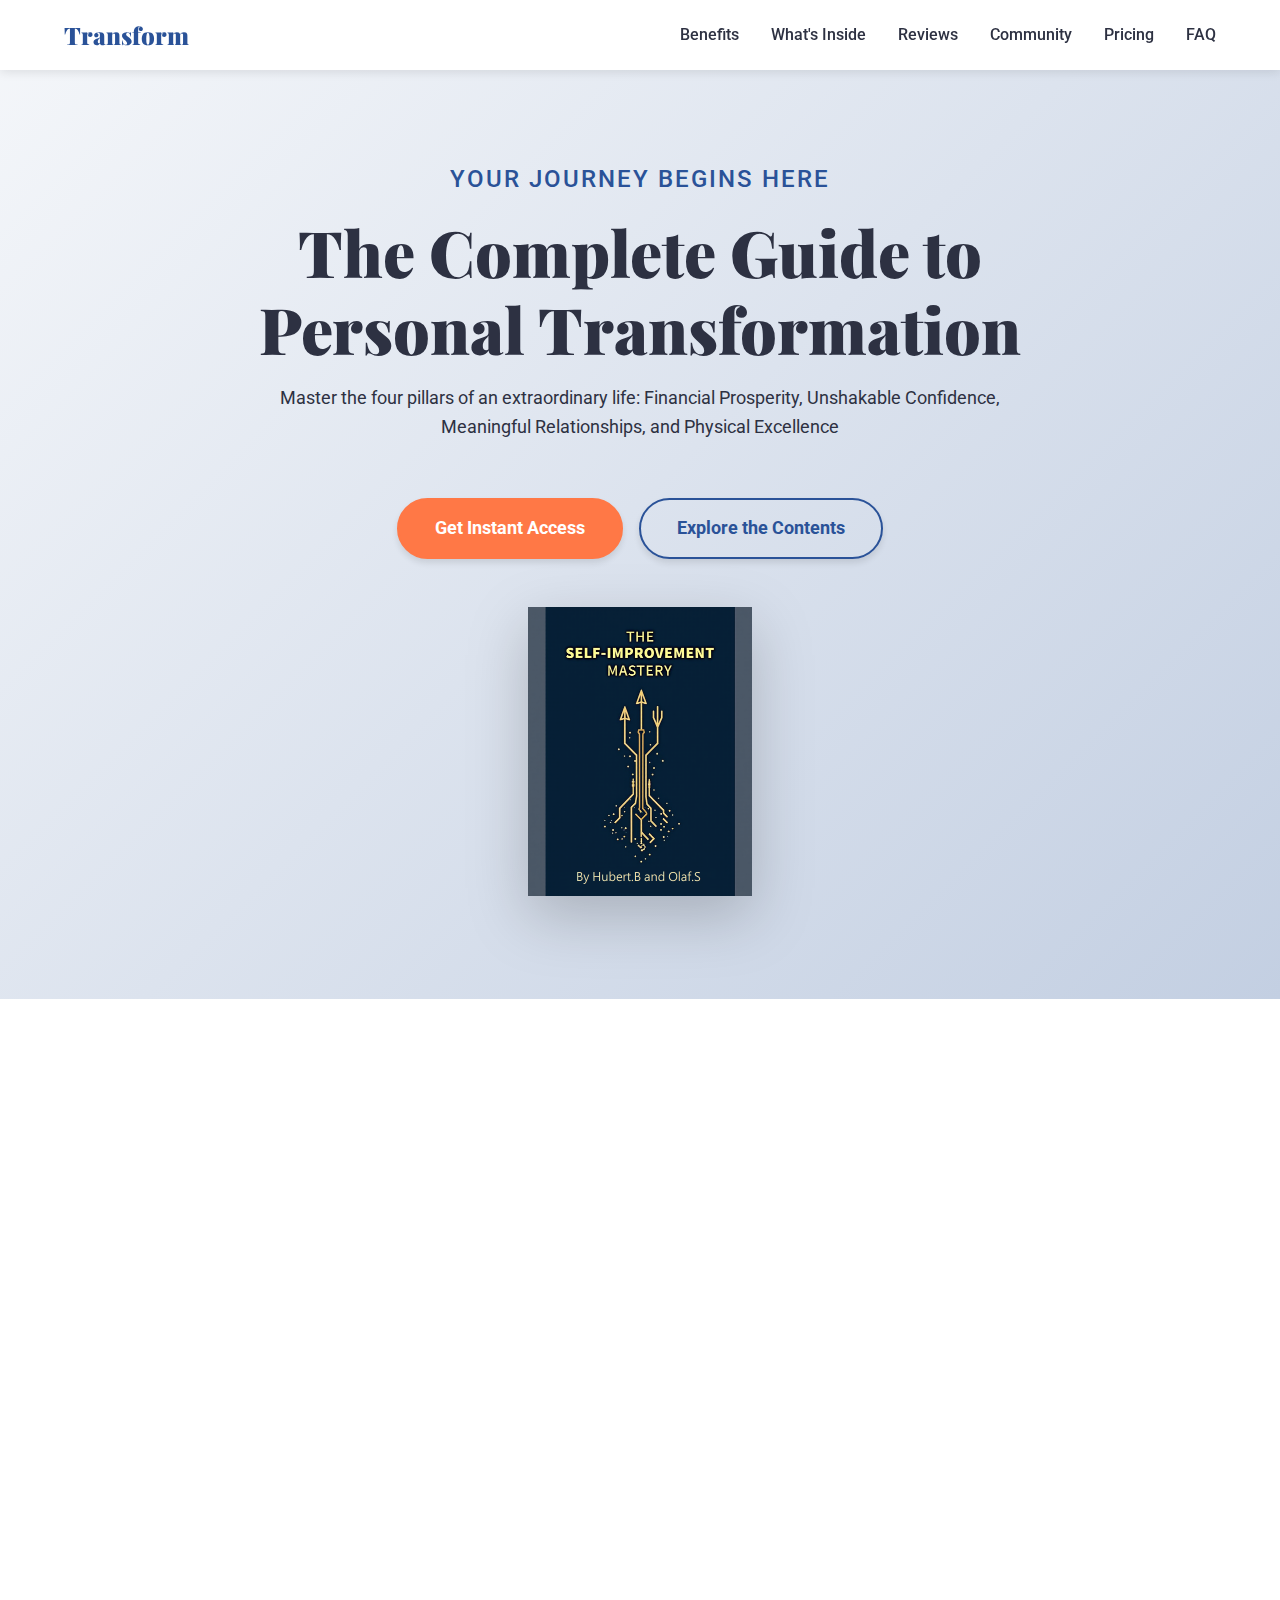
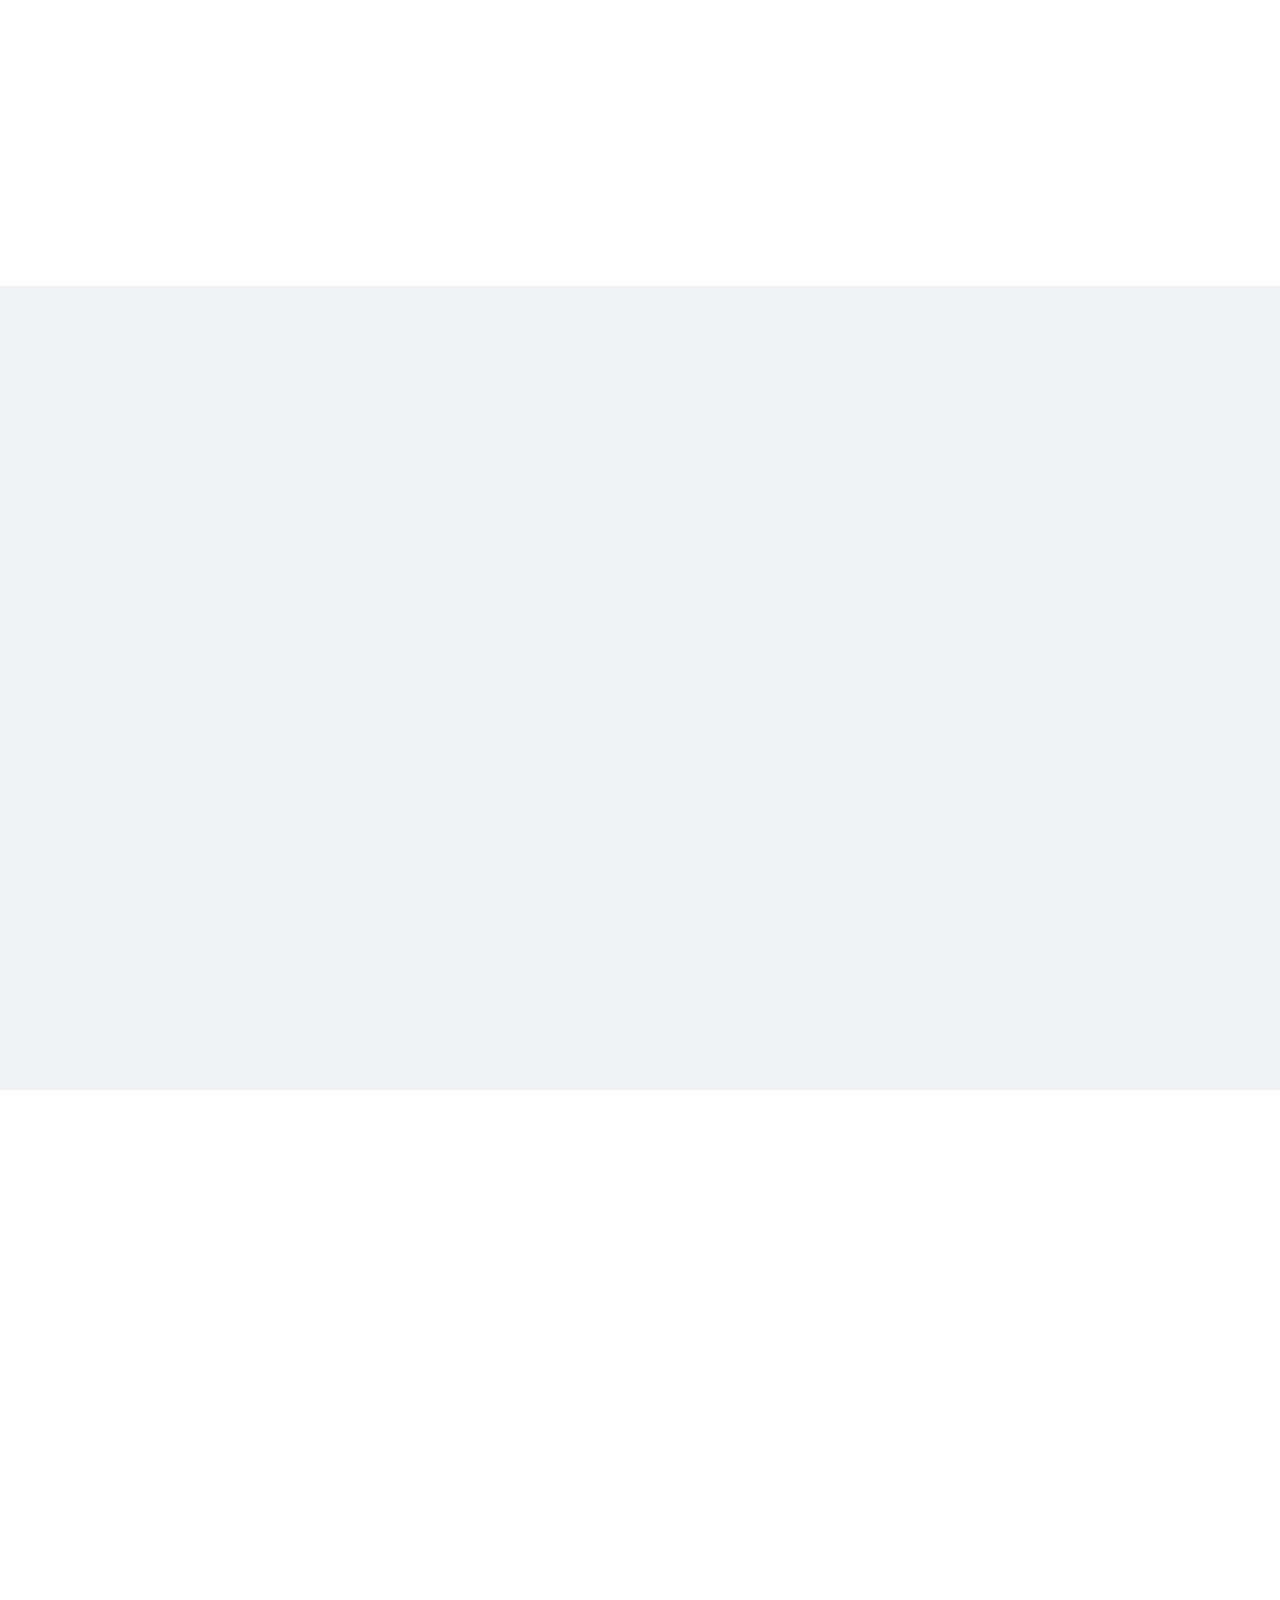
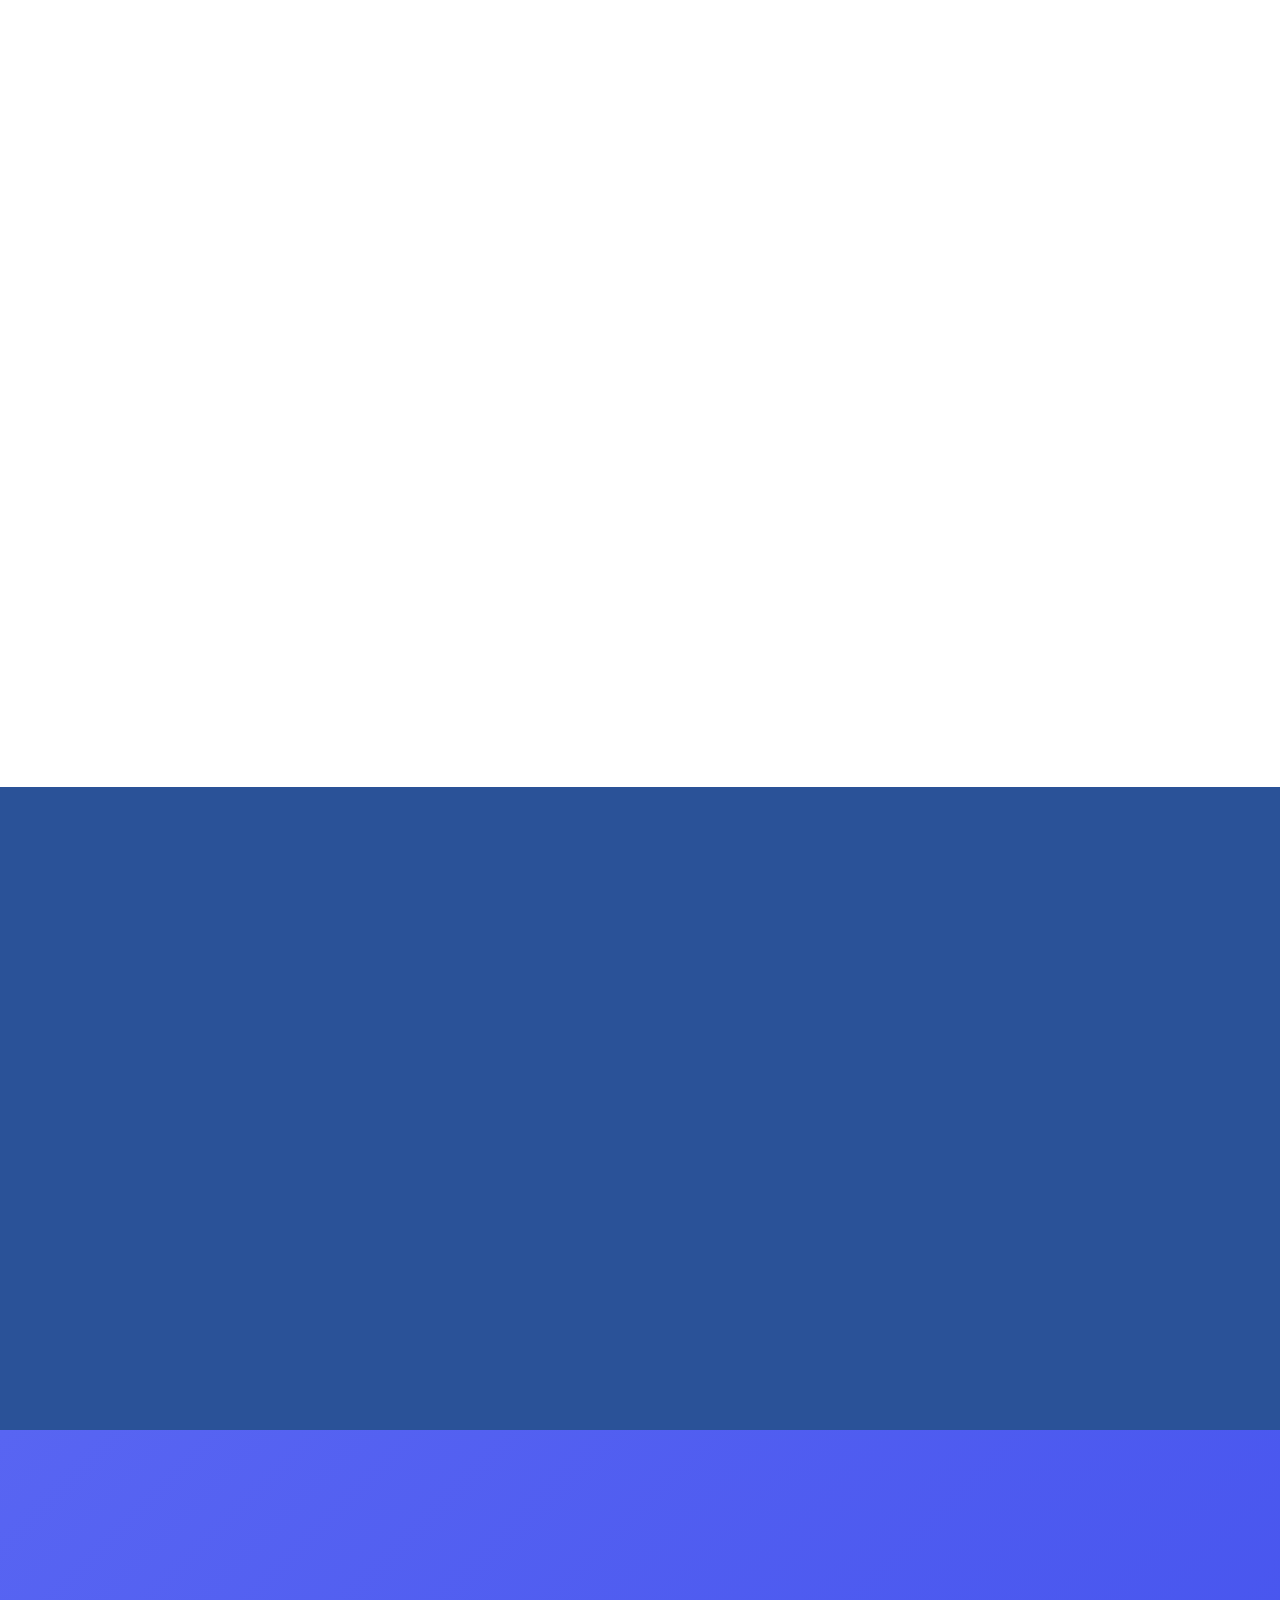
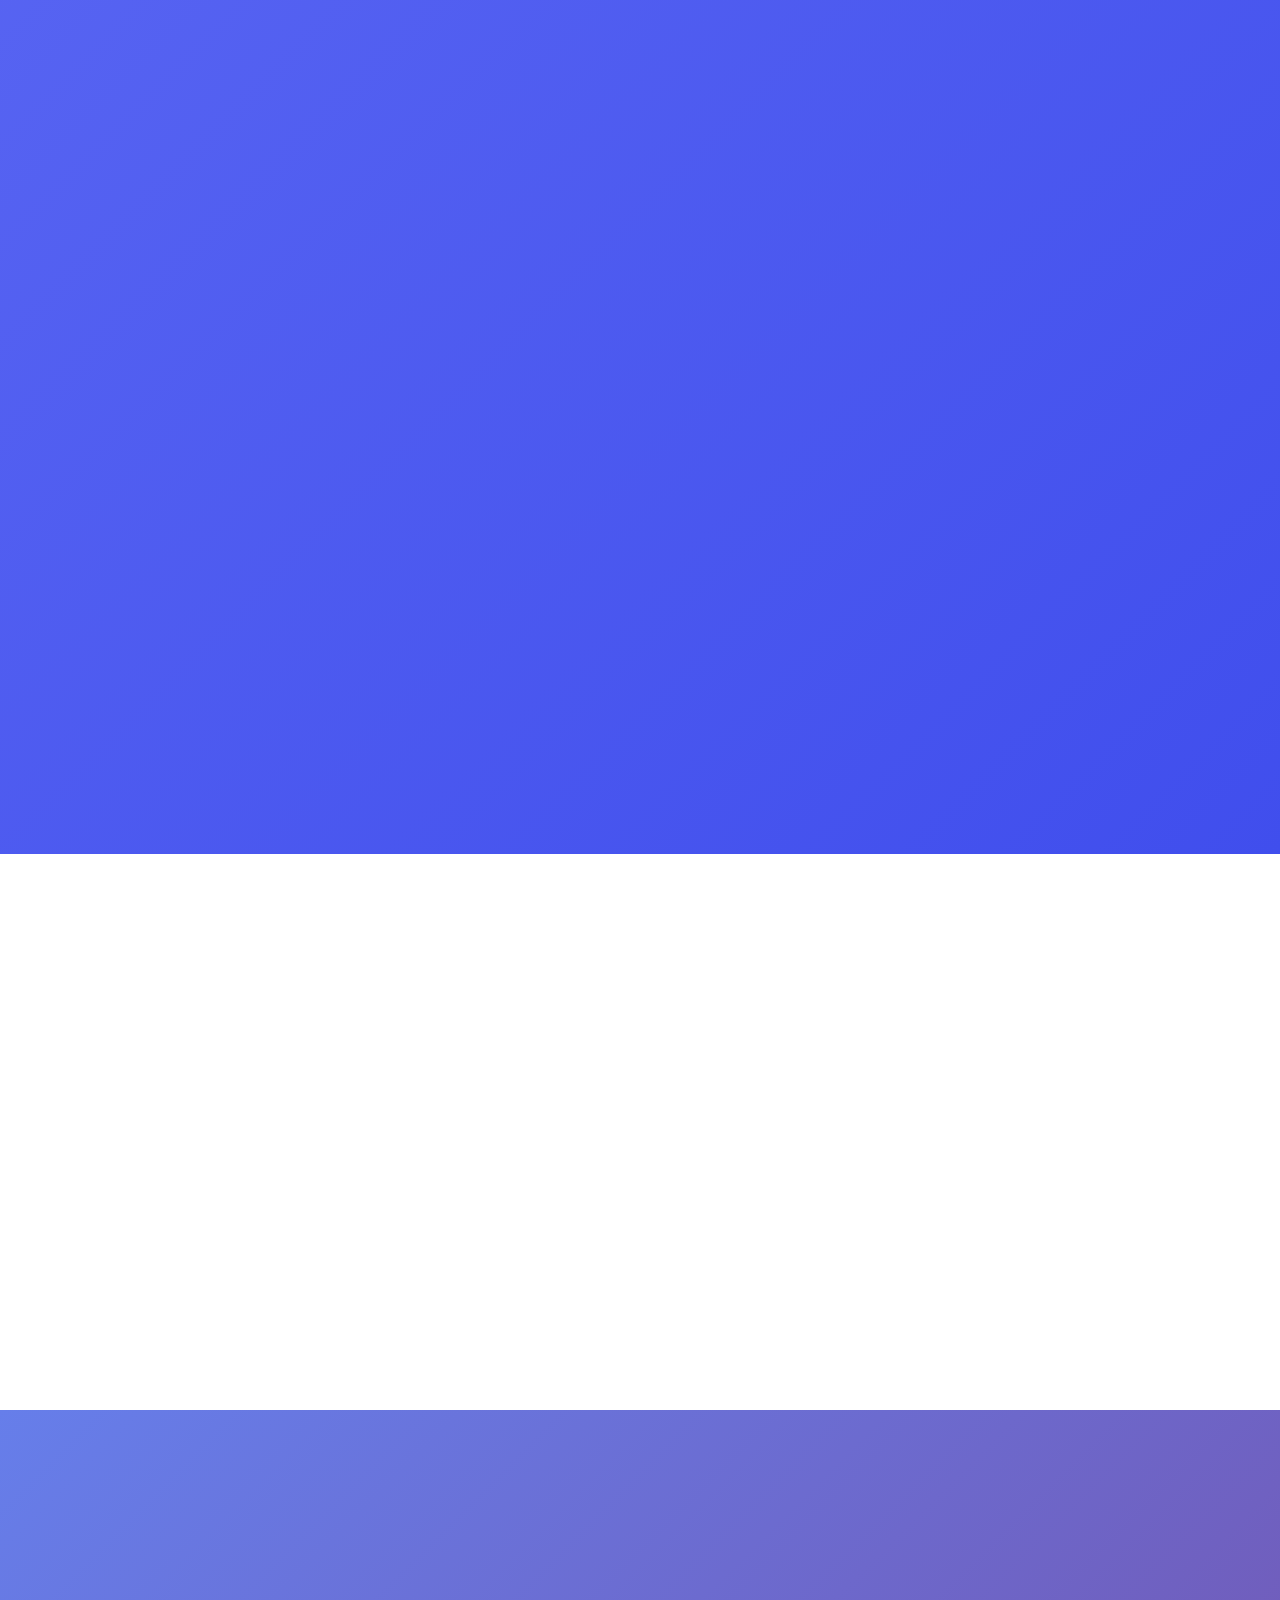
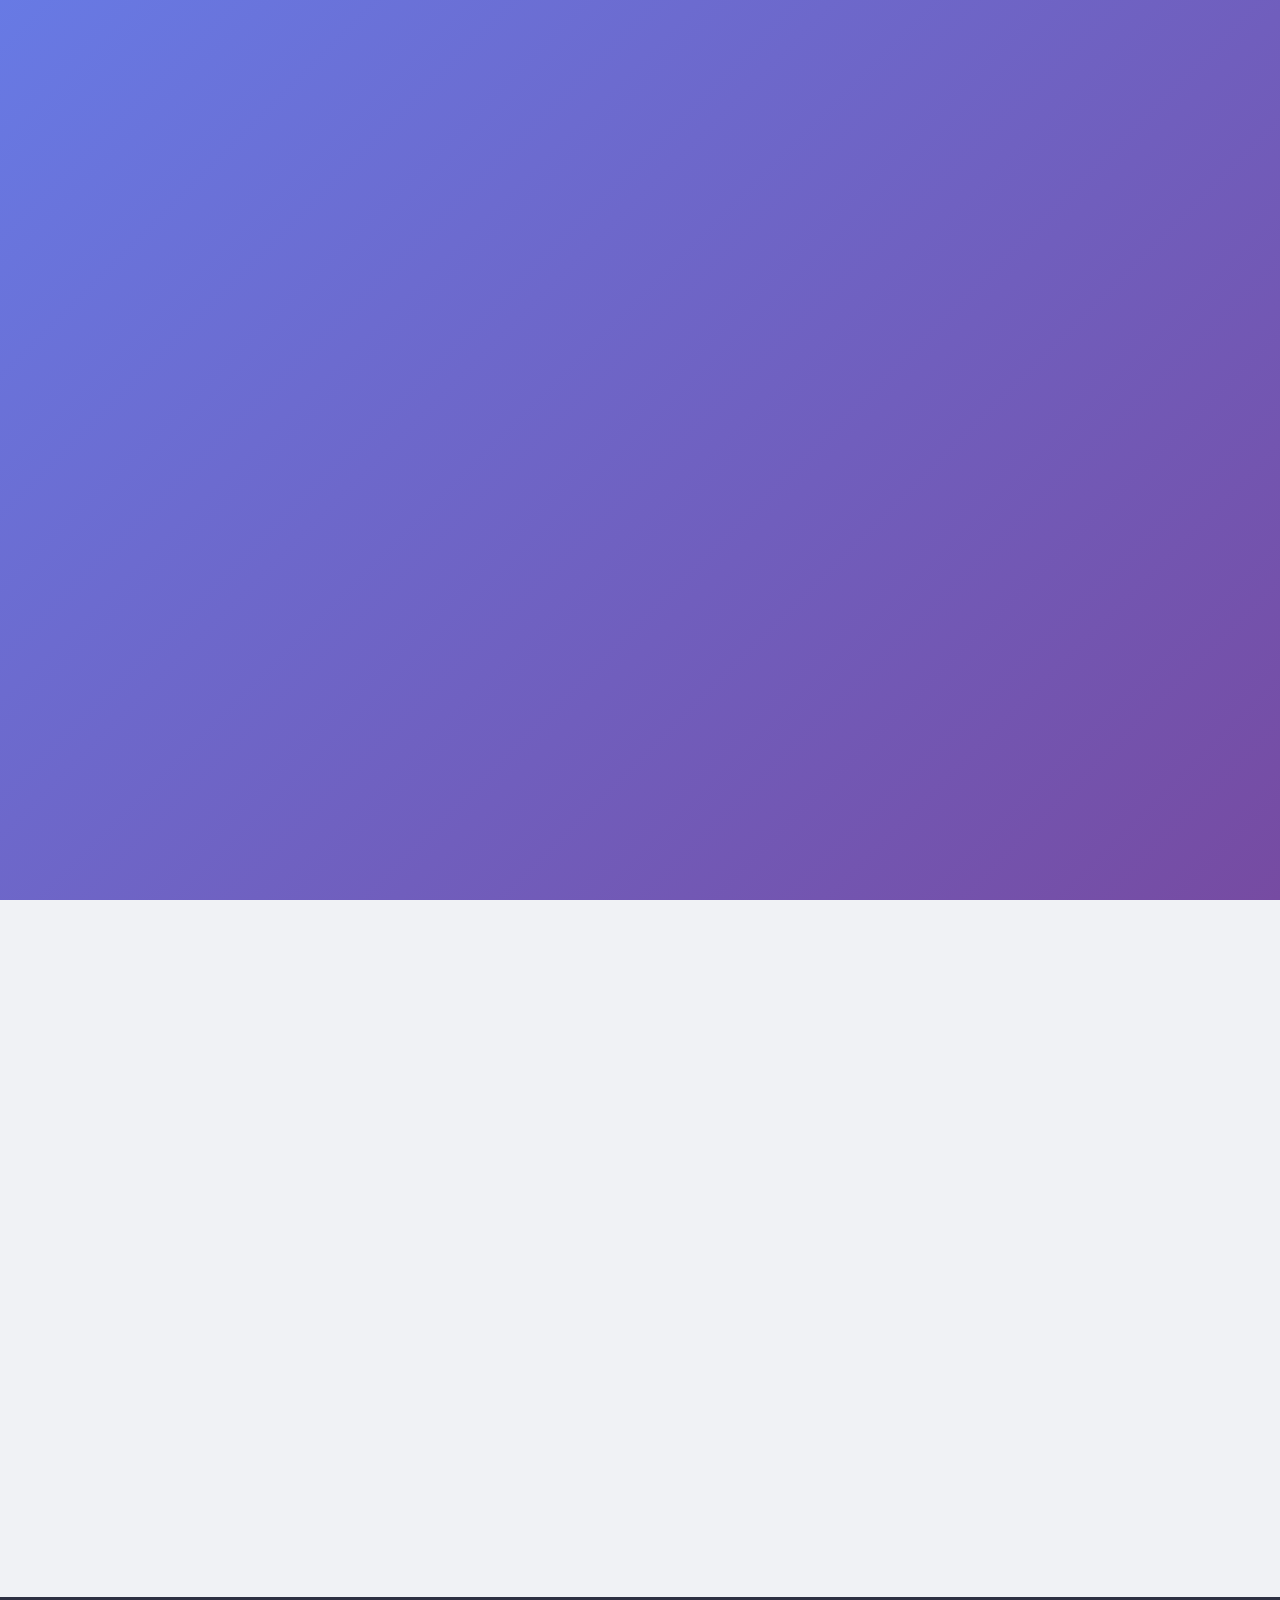
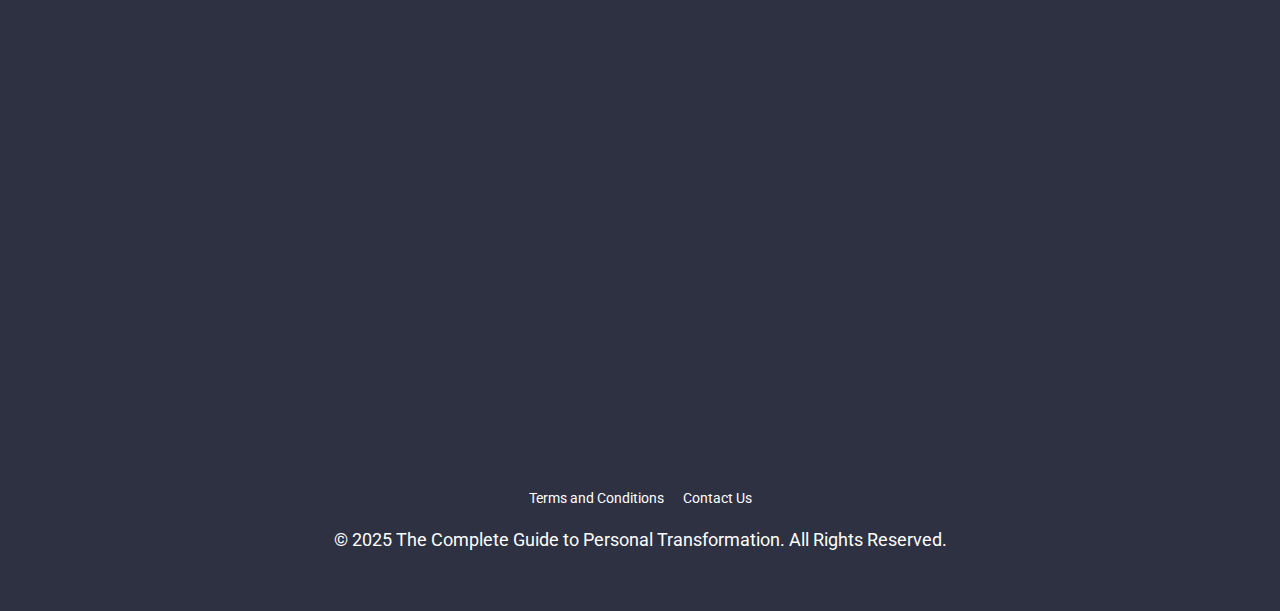
==== commit c0ad10d8: "Update index.html" ====
--- a/index.html
+++ b/index.html
@@ -265,29 +265,33 @@
         </div>
     </section>
 
-    <!-- Community Section (Modified) -->
+    <!-- Community Section with Discord -->
     <section class="community" id="community">
     <div class="container">
         <h2 class="section-title fade-in">Join Our Transformation Community</h2>
         
         <div class="community-container">
-            <p class="fade-in">Connect with like-minded individuals on their transformation journey. Get support, share victories, and overcome challenges together in our exclusive community.</p>
-            
-            <div class="community-card fade-in">
+            <p class="fade-in">Connect with like-minded individuals on their transformation journey. Get support, share victories, and overcome challenges together in our exclusive Discord community.</p>
+            
+            <div class="discord-card fade-in">
+                <svg class="discord-logo" width="124" height="96" viewBox="0 0 71 55" fill="none" xmlns="http://www.w3.org/2000/svg">
+                    <path d="M60.1045 4.8978C55.5792 2.8214 50.7265 1.2916 45.6527 0.41542C45.5603 0.39851 45.468 0.440769 45.4204 0.525289C44.7963 1.6353 44.105 3.0834 43.6209 4.2216C38.1637 3.4046 32.7345 3.4046 27.3892 4.2216C26.905 3.0581 26.1886 1.6353 25.5617 0.525289C25.5141 0.443589 25.4218 0.40133 25.3294 0.41542C20.2584 1.2888 15.4057 2.8186 10.8776 4.8978C10.8384 4.9147 10.8048 4.9429 10.7825 4.9795C1.57795 18.7309 -0.943561 32.1443 0.293408 45.3914C0.299005 45.4562 0.335386 45.5182 0.385761 45.5576C6.45866 50.0174 12.3413 52.7249 18.1147 54.5195C18.2071 54.5477 18.305 54.5139 18.3638 54.4378C19.7295 52.5728 20.9469 50.6063 21.9907 48.5383C22.0523 48.4172 21.9935 48.2735 21.8676 48.2256C19.9366 47.4931 18.0979 46.6 16.3292 45.5858C16.1893 45.5041 16.1781 45.304 16.3068 45.2082C16.679 44.9293 17.0513 44.6391 17.4067 44.3461C17.471 44.2926 17.5606 44.2813 17.6362 44.3151C29.2558 49.6202 41.8354 49.6202 53.3179 44.3151C53.3935 44.2785 53.4831 44.2898 53.5502 44.3433C53.9057 44.6363 54.2779 44.9293 54.6529 45.2082C54.7816 45.304 54.7732 45.5041 54.6333 45.5858C52.8646 46.6197 51.0259 47.4931 49.0921 48.2228C48.9662 48.2707 48.9102 48.4172 48.9718 48.5383C50.038 50.6034 51.2554 52.5699 52.5959 54.435C52.6519 54.5139 52.7526 54.5477 52.845 54.5195C58.6464 52.7249 64.529 50.0174 70.6019 45.5576C70.6551 45.5182 70.6887 45.459 70.6943 45.3942C72.1747 30.0791 68.2147 16.7757 60.1968 4.9823C60.1772 4.9429 60.1437 4.9147 60.1045 4.8978ZM23.7259 37.3253C20.2276 37.3253 17.3451 34.1136 17.3451 30.1693C17.3451 26.225 20.1717 23.0133 23.7259 23.0133C27.308 23.0133 30.1626 26.2532 30.1066 30.1693C30.1066 34.1136 27.28 37.3253 23.7259 37.3253ZM47.3178 37.3253C43.8196 37.3253 40.9371 34.1136 40.9371 30.1693C40.9371 26.225 43.7636 23.0133 47.3178 23.0133C50.9 23.0133 53.7545 26.2532 53.6986 30.1693C53.6986 34.1136 50.9 37.3253 47.3178 37.3253Z" fill="white"/>
+                </svg>
+                
                 <h3>The Transformation Hub</h3>
-                <p>Our private community exclusively for guide owners.</p>
-                
-                <div class="community-features">
-                    <div class="community-feature">
-                        <div class="community-feature-icon">👥</div>
+                <p>Our private Discord server exclusively for guide owners.</p>
+                
+                <div class="discord-features">
+                    <div class="discord-feature">
+                        <div class="discord-feature-icon">👥</div>
                         <div>
                             <h4>Peer Support</h4>
                             <p>Connect with others on the same journey for motivation and encouragement.</p>
                         </div>
                     </div>
                     
-                    <div class="community-feature">
-                        <div class="community-feature-icon">🔐</div>
+                    <div class="discord-feature">
+                        <div class="discord-feature-icon">🔐</div>
                         <div>
                             <h4>Exclusive Content</h4>
                             <p>Get access to bonus resources, live Q&As, and community events.</p>
@@ -296,7 +300,7 @@
                 </div>
             </div>
             
-            <p class="fade-in">Already purchased the guide? Check your email for your exclusive community invitation, or contact our support team for assistance.</p>
+            <p class="fade-in">Already purchased the guide? Check your email for your exclusive Discord invitation, or contact our support team for assistance.</p>
         </div>
     </div>
 </section>
